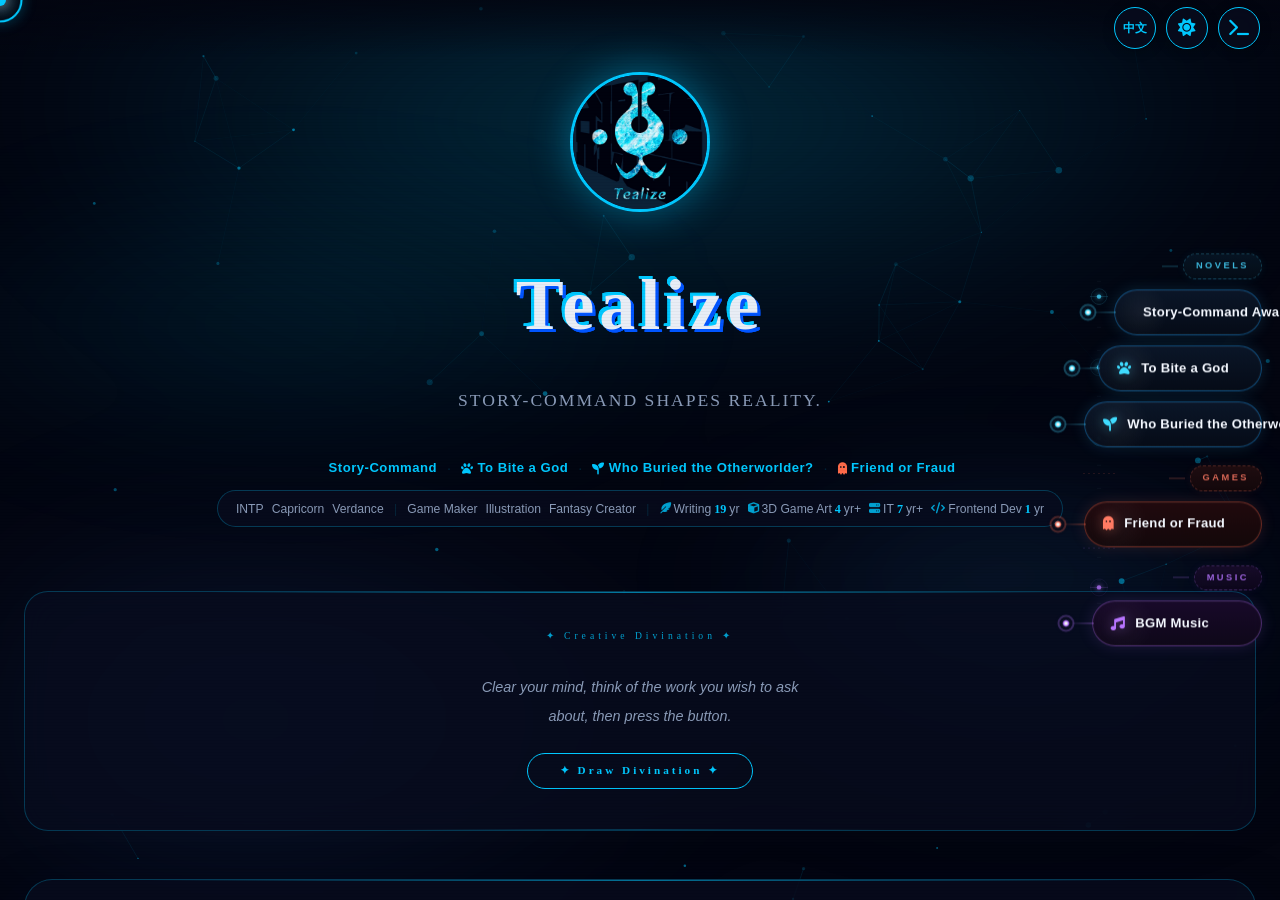
==== index.html @ 6c558e29 "Update index.html" ====
<!DOCTYPE html>
<html lang="zh-Hant-TW" data-theme="dark" data-mode="visual">
<head>
  <meta charset="UTF-8" />
  <meta name="viewport" content="width=device-width, initial-scale=1.0" />
  <meta name="color-scheme" content="dark light" />
  <meta name="theme-color" content="#030510" />

  <!-- ── Primary SEO ── -->
  <title>兌現藍 Tealize | 奇幻小說・恐怖RPG・原創插畫</title>
  <meta name="description" content="兌現藍（Tealize）的創作奇想基地。奇幻輕小說《字命覺醒》、異世界輕小說《是誰把穿越者種在土裡》、美女與野獸改編短篇《咬了神一口》，以及台灣本土恐怖RPG遊戲《反轉的真實》。" />
  <meta name="keywords" content="兌現藍,Tealize,字命覺醒,是誰把穿越者種在土裡,咬了神一口,反轉的真實,奇幻小說,輕小說,BL,ABO,恐怖RPG,台灣創作,原創插畫,KadoKado" />
  <meta name="author" content="兌現藍 Tealize" />
  <meta name="robots" content="index, follow" />
  <meta name="google-site-verification" content="uB_aFApILzTFF7Bp_Yc8fmh0yfOdIci8e6AqQmNUh5c" />
  <meta http-equiv="Content-Security-Policy" content="default-src 'self'; script-src 'self' 'unsafe-inline'; style-src 'self' 'unsafe-inline' https://fonts.googleapis.com https://cdnjs.cloudflare.com; font-src 'self' https://fonts.gstatic.com https://cdnjs.cloudflare.com; img-src 'self' data: https:; connect-src 'self' https://script.google.com https://script.googleusercontent.com https://ipapi.co; frame-ancestors 'none';" />
  <meta http-equiv="Referrer-Policy" content="strict-origin-when-cross-origin" />
  <meta http-equiv="X-Content-Type-Options" content="nosniff" />
  <link rel="canonical" href="https://tealize-write.github.io/" />

  <!-- ── Open Graph ── -->
  <meta property="og:type" content="website" />
  <meta property="og:url" content="https://tealize-write.github.io/" />
  <meta property="og:title" content="兌現藍 Tealize | 奇幻小說・恐怖RPG・原創插畫" />
  <meta property="og:description" content="奇幻小說《字命覺醒》、異世界小說《是誰把穿越者種在土裡》、短篇《咬了神一口》，台灣恐怖RPG《反轉的真實》。兌現藍的創作奇想基地。" />
  <meta property="og:image" content="https://tealize-write.github.io/img/avatar_white.jpg" />
  <meta property="og:image:width" content="512" />
  <meta property="og:image:height" content="512" />
  <meta property="og:locale" content="zh_TW" />
  <meta property="og:locale:alternate" content="en_US" />
  <meta property="og:site_name" content="兌現藍 Tealize" />

  <!-- ── Twitter / X Card ── -->
  <meta name="twitter:card" content="summary_large_image" />
  <meta name="twitter:title" content="兌現藍 Tealize | 奇幻小說・恐怖RPG" />
  <meta name="twitter:description" content="奇幻小說《字命覺醒》・《是誰把穿越者種在土裡》・《咬了神一口》，台灣恐怖RPG《反轉的真實》。" />
  <meta name="twitter:image" content="https://tealize-write.github.io/img/avatar_white.jpg" />

  <!-- ── JSON-LD ── -->
  <script type="application/ld+json">
  {
    "@context": "https://schema.org",
    "@type": "ProfilePage",
    "name": "兌現藍 Tealize — 奇想基地",
    "url": "https://tealize-write.github.io/",
    "description": "兌現藍的創作奇想基地，包含奇幻小說、短篇小說、恐怖RPG遊戲與原創插畫。",
    "mainEntity": {
      "@type": "Person",
      "name": "兌現藍",
      "alternateName": "Tealize",
      "description": "台灣奇幻輕小說作者、遊戲製作人、插畫家。",
      "url": "https://tealize-write.github.io/",
      "sameAs": ["https://www.kadokado.com.tw/author/2167","https://tealize-write.github.io/story-command-academy/"],
      "knowsAbout": ["奇幻小說","輕小說","RPG遊戲製作","原創插畫"],
      "workExample": [
        {"@type":"Book","name":"字命覺醒 VOL.1","url":"https://www.kadokado.com.tw/book/1425","genre":"奇幻","inLanguage":"zh-TW"},
        {"@type":"Book","name":"字命覺醒 VOL.2","url":"https://www.kadokado.com.tw/book/42308","genre":"奇幻","inLanguage":"zh-TW"},
        {"@type":"Book","name":"是誰把穿越者種在土裡","url":"https://www.kadokado.com.tw/book/60627","genre":"異世界 / ABO","inLanguage":"zh-TW"},
        {"@type":"CreativeWork","name":"咬了神一口","description":"改編自美女與野獸的奇幻短篇小說","genre":"奇幻短篇","inLanguage":"zh-TW"},
        {"@type":"VideoGame","name":"反轉的真實 Friend or Fraud","url":"https://responselessaircra.wixsite.com/x-destroyer","genre":"恐怖RPG","inLanguage":"zh-TW"}
      ]
    }
  }
  </script>

  <!-- PWA -->
  <link rel="manifest" href="manifest.json" />
  <link rel="apple-touch-icon" href="img/avatar_white.jpg" />

  <!-- Fonts & Icons -->
  <link rel="preconnect" href="https://fonts.googleapis.com" />
  <link rel="preconnect" href="https://fonts.gstatic.com" crossorigin />
  <link href="https://fonts.googleapis.com/css2?family=Orbitron:wght@500;700;900&family=Noto+Sans+TC:wght@300;400;700&family=JetBrains+Mono:wght@400;700;800&display=swap" rel="stylesheet" />
  <link rel="stylesheet" href="https://cdnjs.cloudflare.com/ajax/libs/font-awesome/6.4.0/css/all.min.css" />

  <!-- Theme Flash Prevention -->
  <script>
    (function(){try{
      const t=localStorage.getItem("tealize.theme"),m=localStorage.getItem("tealize.mode");
      if(t)document.documentElement.setAttribute("data-theme",t);
      if(m)document.documentElement.setAttribute("data-mode",m);
    }catch(e){}})();
  </script>

  <!-- ── CSS ── -->
  <link rel="stylesheet" href="css/variables.css" />
  <link rel="stylesheet" href="css/base.css" />
  <link rel="stylesheet" href="css/nav.css" />
  <link rel="stylesheet" href="css/controls.css" />
  <link rel="stylesheet" href="css/visual-mode.css" />
  <link rel="stylesheet" href="css/lag-section.css" />
  <link rel="stylesheet" href="css/code-mode.css" />
  <link rel="stylesheet" href="css/light-overrides.css" />
  <link rel="stylesheet" href="css/music-section.css" />
  <link rel="stylesheet" href="css/responsive.css" />
</head>

<body>
  <a href="#main-content" class="skip-to-main">跳到主要內容</a>
  <div class="cursor-dot" aria-hidden="true"></div>
  <div class="cursor-outline" aria-hidden="true"></div>

  <!-- ── Header controls ── -->
  <div class="control-panel" role="toolbar" aria-label="頁面控制">
    <button class="control-btn" id="langBtn" title="Switch Language / 切換語言" aria-label="Switch Language">
      <span style="font-size:0.75rem;font-family:'Orbitron';font-weight:700;position:relative;z-index:1;" id="langBtnLabel">EN</span>
    </button>
    <button class="control-btn" id="themeBtn" title="切換日夜模式" aria-label="切換日夜模式"><i class="fa-solid fa-sun"></i></button>
    <button class="control-btn" id="modeBtn" title="切換視覺/程式介面" aria-label="切換視覺/程式介面"><i class="fa-solid fa-terminal"></i></button>
  </div>

  <button id="backToTop" class="back-to-top" aria-label="回到頂端">
    <i class="fa-solid fa-chevron-up"></i>
  </button>

  <!-- ═══════════ VISUAL MODE ═══════════ -->
  <div id="visual-mode" class="view-mode">
    <div class="scan-lines" aria-hidden="true"></div>
    <div class="bg-glow" aria-hidden="true"></div>
    <canvas id="particlesCanvas" aria-hidden="true"></canvas>

    <!-- 右側懸浮藤蔓導航 -->
    <nav class="side-nav" id="sideNav" aria-label="快速導航">
      <svg class="side-vine-svg" id="sideVineSvg" aria-hidden="true"
           viewBox="0 0 80 420" preserveAspectRatio="xMidYMid meet"></svg>
      <button class="side-nav-toggle" id="sideNavToggle" aria-label="展開導航" aria-expanded="false">
        <i class="fa-solid fa-chevron-down" id="sideNavToggleIcon"></i>
      </button>
      <div class="side-bubbles" id="sideBubbles">
        <span class="side-cat-label cat-novel" data-i18n="cat-novel-short">NOVELS</span>
        <a href="#section-sc"    class="side-bubble bubble-novel bubble-sc"         data-section="section-sc"><i class="fa-solid fa-book-sparkles"></i><span data-i18n="nav-sc">字命覺醒</span></a>
        <a href="#section-lag"   class="side-bubble bubble-novel bubble-lag"        data-section="section-lag"><i class="fa-solid fa-paw"></i><span data-i18n="nav-lag">咬了神一口</span></a>
        <a href="#section-soil"  class="side-bubble bubble-novel bubble-soil"       data-section="section-soil"><i class="fa-solid fa-seedling"></i><span data-i18n="nav-soil">穿越者種土裡</span></a>
        <span class="side-cat-label cat-game" data-i18n="cat-game-short">GAMES</span>
        <a href="#section-game"  class="side-bubble bubble-game bubble-game-main"   data-section="section-game"><i class="fa-solid fa-ghost"></i><span data-i18n="nav-game">反轉的真實</span></a>
        <span class="side-cat-label cat-music" data-i18n="cat-music-short">MUSIC</span>
        <a href="#section-music" class="side-bubble bubble-music bubble-music-main" data-section="section-music"><i class="fa-solid fa-music"></i><span data-i18n="nav-music">音樂創作</span></a>
      </div>
    </nav>

    <main id="main-content" class="container-visual">

      <!-- Hero -->
      <header class="hero">
        <div class="avatar-visual" aria-label="Avatar">
          <div class="avatar-ring" aria-hidden="true"></div>
          <img id="avatar-img" src="img/avatar_white.jpg" alt="Avatar">
        </div>
        <h1 class="glitch-name" data-text="兌現藍" data-i18n="hero-name">兌現藍</h1>
        <p class="hero-sub">STORY-COMMAND SHAPES REALITY.</p>

        <!-- ── 精簡導航 ── -->
        <div class="hero-quicknav">
          <a href="#section-sc"   class="hero-qlink" data-i18n="qnav-sc"><i class="fa-solid fa-book-sparkles"></i> 字命覺醒</a>
          <span class="hero-qdot">·</span>
          <a href="#section-lag"  class="hero-qlink" data-i18n="qnav-lag"><i class="fa-solid fa-paw"></i> 咬了神一口</a>
          <span class="hero-qdot">·</span>
          <a href="#section-soil" class="hero-qlink" data-i18n="qnav-soil"><i class="fa-solid fa-seedling"></i> 穿越者種土裡</a>
          <span class="hero-qdot">·</span>
          <a href="#section-game" class="hero-qlink" data-i18n="qnav-game"><i class="fa-solid fa-ghost" style="color:#ff6b4a"></i> 反轉的真實</a>
        </div>

        <!-- ── 個人標籤 + 資歷整合一行 ── -->
        <div class="hero-meta">
          <span class="hero-meta-tag">INTP</span>
          <span class="hero-meta-tag" data-i18n="tag-capricorn">魔羯座</span>
          <span class="hero-meta-tag" data-i18n="tag-school">綠躍</span>
          <span class="hero-meta-sep">|</span>
          <span class="hero-meta-tag" data-i18n="tag-gamemaker">遊戲 Maker</span>
          <span class="hero-meta-tag" data-i18n="tag-art">繪圖</span>
          <span class="hero-meta-tag" data-i18n="tag-creator">奇幻創作者</span>
          <span class="hero-meta-sep">|</span>
          <span class="hero-meta-career">
            <i class="fa-solid fa-feather-pointed"></i>
            <span data-i18n="career-writing-label">筆齡</span> <span class="career-years" id="career-writing"></span> <span data-i18n="career-yr">年</span>
          </span>
          <span class="hero-meta-career">
            <i class="fa-solid fa-cube"></i> <span data-i18n="career-3d-label">3D遊戲場景美術</span> <span class="career-years">4</span> <span data-i18n="career-yr-plus">年+</span>
          </span>
          <span class="hero-meta-career">
            <i class="fa-solid fa-server"></i>
            IT <span class="career-years" id="career-mis"></span> <span data-i18n="career-yr-plus">年+</span>
          </span>
          <span class="hero-meta-career">
            <i class="fa-solid fa-code"></i>
            <span data-i18n="career-fe">前端工程師</span> <span class="career-years" id="career-penana"></span> <span data-i18n="career-yr">年</span>
          </span>
        </div>

      </header>

      <!-- ===== 本次占卜 ===== -->
      <div class="divination-panel" id="divinationPanel" aria-label="本次創作占卜">
        <span class="divination-eyebrow" data-i18n="divination-eyebrow">✦ 創作卦象 ✦</span>
        <div class="divination-intro" id="divIntro">
          <p class="divination-intro-text" data-i18n="divination-intro">沉澱心靈，仔細想著你想詢問的作品，再按下按鈕。</p>
          <button class="divination-btn" id="divBtn" data-i18n="divination-btn">✦ 抽取卦象 ✦</button>
        </div>
        <div class="divination-medit" id="divMedit" style="display:none" aria-hidden="true">
          <div class="medit-orb">
            <span class="medit-ring"></span>
            <span class="medit-ring"></span>
            <span class="medit-ring"></span>
            <span class="medit-core"></span>
          </div>
        </div>
        <div class="divination-body" id="divBody" style="display:none">
          <div class="divination-symbol" id="divSymbol">🌱</div>
          <div class="divination-luck" id="divLuck"></div>
          <div class="divination-sep"></div>
          <div class="divination-name" id="divName"></div>
          <p class="divination-text" id="divText"></p>
          <button class="divination-retry" id="divRetry" data-i18n="divination-retry">↺ 再次詢問</button>
        </div>
      </div>

      <!-- ═══════════════════════════════════════════
           視覺模式區塊模板（Visual Section Template）
           每個 section 結構：
           ┌─ section.glass-panel #section-{id}
           │  ├─ h2.section-title          ← 區塊標題
           │  ├─ .section-quote            ← 引言（可省略）
           │  ├─ .section-sys              ← 系統提示（可省略）
           │  ├─ .section-body             ← 主體
           │  │   ├─ .section-cover        ← 封面圖（可省略）
           │  │   └─ .section-info         ← 文字區
           │  │       ├─ .section-title2   ← 作品標題
           │  │       ├─ .section-sub      ← 副標題
           │  │       ├─ .section-desc     ← 描述
           │  │       └─ .section-actions  ← 按鈕列
           │  ├─ .section-media            ← 圖片格（可省略）
           │  └─ .section-extra            ← 附加區塊（可省略）
           ════════════════════════════════════════════ -->

      <!-- ===== 字命覺醒 ===== -->
      <section class="glass-panel" id="section-sc">
        <div class="section-header">
          <h2 class="section-title">
            <i class="fa-solid fa-book-sparkles"></i>
            <span data-i18n="sc-title">NOVEL: 字命覺醒</span>
          </h2>
          <span class="section-badge badge-novel">NOVEL</span>
        </div>
        <div class="section-quote" data-i18n="sc-quote">「因為是文閉所以會贏。」「冠軍是我們的，你們加油吧。」</div>
        <p class="section-sys" data-i18n="sc-sys">[系統提示] 偵測到高濃度迷因與校園奇幻反應，創作即魔法。</p>

        <div class="section-media">
          <a href="https://www.kadokado.com.tw/book/1425" target="_blank" rel="noopener noreferrer" class="link-card">
            <div class="img-wrap" style="aspect-ratio:2/3;"><img src="img/Story_Command1.jpg" alt="字命覺醒 VOL.1" loading="lazy" /><div class="overlay" aria-hidden="true"><i class="fa-solid fa-book-open"></i><span data-i18n="sc-vol1">VOL.1 小心字穢</span></div></div>
            <div class="book-label" data-i18n="sc-vol1">VOL.1 小心字穢</div>
          </a>
          <a href="https://www.kadokado.com.tw/book/42308" target="_blank" rel="noopener noreferrer" class="link-card">
            <div class="img-wrap" style="aspect-ratio:2/3;"><img src="img/Story_Command2.jpg" alt="字命覺醒 VOL.2" loading="lazy" /><div class="overlay" aria-hidden="true"><i class="fa-solid fa-book-open"></i><span data-i18n="sc-vol2">VOL.2 字者互毆</span></div></div>
            <div class="book-label" data-i18n="sc-vol2">VOL.2 字者互毆</div>
          </a>
          <a href="https://www.kadokado.com.tw/book/65322" target="_blank" rel="noopener noreferrer" class="link-card">
            <div class="img-wrap" style="aspect-ratio:2/3;"><img src="img/Story_Command0_Station_Underground_City_Rules.jpg" alt="地下城守則" loading="lazy" /><div class="overlay" aria-hidden="true"><i class="fa-solid fa-scroll"></i><span data-i18n="sc-side">序曲：北車地下城守則</span></div></div>
            <div class="book-label" data-i18n="sc-side">序曲：北車地下城守則</div>
          </a>
        </div>

        <div class="section-extra">
          <h3 class="section-extra__title" data-i18n="sc-quiz-title">🧪 創作者屬性鑑定 (心理測驗)</h3>
          <div class="section-actions">
            <a href="https://tealize-write.github.io/story-command-academy/" target="_blank" rel="noopener noreferrer" class="cta-btn cta-btn--featured" data-i18n="sc-quiz-btn">開始測驗 <i class="fa-solid fa-wand-magic-sparkles"></i></a>
          </div>
        </div>
      </section>

      <!-- ===== 咬了神一口 ===== -->
      <section class="glass-panel" id="section-lag">
        <div class="section-header">
          <h2 class="section-title">
            <i class="fa-solid fa-paw"></i>
            <span data-i18n="lag-title">NOVEL: 《咬了神一口》</span>
          </h2>
          <span class="section-badge badge-novel">NOVEL</span>
        </div>
        <div class="section-quote" data-i18n="lag-quote">「改編自美女與野獸。如果美人成為嚴守文明價值的屋主，野獸反而是誤闖莊園破壞文明的獅子，會變成怎樣的交鋒？」</div>

        <div class="section-body section-body--cover">
          <div class="section-cover">
            <a href="https://early-marketplaces-521584.framer.app/" target="_blank" rel="noopener noreferrer" class="link-card">
              <div class="img-wrap" style="aspect-ratio:1000/1343;">
                <img src="img/leonAndGod.jpg" alt="黎昂與神 — 咬了神一口插圖" loading="lazy" />
                <div class="overlay" aria-hidden="true"><i class="fa-solid fa-paw"></i><span>前往官網</span></div>
              </div>
            </a>
          </div>
          <div class="section-info">
            <h3 class="section-booktitle" data-i18n="lag-booktitle">咬了神一口</h3>
            <p class="section-subtitle" data-i18n="lag-subtitle">A Bite of God &nbsp;·&nbsp; Beauty &amp; the Beast retelling</p>
            <p class="section-desc" data-i18n="lag-desc">山上有座奇怪的莊園。<br>摘花要付出代價，說謊會被壓在地上。<br>黎昂拒絕服從規則，他只想帶弟弟回家。<br>於是，他狠狠地咬了神一口。<br>或許還不只一口。</p>
            <div class="section-actions">
			            <a href="https://store.line.me/stickershop/product/33376988" target="_blank" rel="noopener noreferrer" class="cta-btn cta-btn--line" data-i18n="lag-line-buy">
              <i class="fa-brands fa-line"></i> 黑森林LINE貼圖
            </a>
              <a href="https://early-marketplaces-521584.framer.app/" target="_blank" rel="noopener noreferrer" class="cta-btn cta-btn--featured" data-i18n="lag-purchase">
                <i class="fa-solid fa-globe"></i> 前往官網
              </a>
              <button class="cta-btn cta-btn--featured" id="lagAfterwordBtn" data-i18n="lag-afterword-vote">
                <i class="fa-solid fa-scroll"></i> 閱讀後記 &amp; 攻受投票
              </button>
            </div>
          </div>
        </div>

        <!-- ── 攻受長條圖 ── -->
        <div class="vote-bar-panel" style="margin-top:1.8rem;">
          <div class="vote-bar-title" data-i18n="vote-title">📊 讀者支持陣營</div>
          <div class="vote-bar-row">
            <span class="vote-bar-label" data-i18n="vote-deer">神攻 × 獅受</span>
            <div class="vote-bar-track"><div class="vote-bar-fill vote-bar--deer" id="bar-deer"></div></div>
            <span class="vote-bar-pct" id="pct-deer">—</span>
          </div>
          <div class="vote-bar-row">
            <span class="vote-bar-label" data-i18n="vote-lion">獅攻 × 神受</span>
            <div class="vote-bar-track"><div class="vote-bar-fill vote-bar--lion" id="bar-lion"></div></div>
            <span class="vote-bar-pct" id="pct-lion">—</span>
          </div>
          <div class="vote-bar-row">
            <span class="vote-bar-label" data-i18n="vote-switch">輪流互攻</span>
            <div class="vote-bar-track"><div class="vote-bar-fill vote-bar--switch" id="bar-switch"></div></div>
            <span class="vote-bar-pct" id="pct-switch">—</span>
          </div>
        </div>

        <div class="section-extra">
          <h3 class="section-extra__title" data-i18n="lag-quiz-title">🌿 黑暗特質 BL 心理測驗</h3>
          <div class="section-actions">
            <a href="https://tealize-write.github.io/DarkBLstory/" target="_blank" rel="noopener noreferrer" class="cta-btn cta-btn--featured" data-i18n="lag-quiz-btn">測測你的黑暗特質 <i class="fa-solid fa-arrow-right"></i></a>
          </div>
        </div>
      </section>

      <!-- ===== 穿越者種在土裡 ===== -->
      <section class="glass-panel" id="section-soil">
        <div class="section-header">
          <h2 class="section-title">
            <i class="fa-solid fa-seedling"></i>
            <span data-i18n="soil-title">NOVEL：REVISING (修文施工中)</span>
          </h2>
          <span class="section-badge badge-novel">NOVEL</span>
        </div>

        <div class="section-body section-body--cover">
          <div class="section-cover">
            <a href="https://www.kadokado.com.tw/book/60627" target="_blank" rel="noopener noreferrer" class="link-card">
              <div class="img-wrap" style="aspect-ratio:2/3;">
                <img src="img/Crossing_the_Soil.jpg" alt="是誰把穿越者種在土裡" loading="lazy" />
                <div class="overlay" aria-hidden="true"><i class="fa-solid fa-book-open"></i><span data-i18n="soil-read">點擊閱讀</span></div>
              </div>
            </a>
          </div>
          <div class="section-info">
            <h3 class="section-booktitle" data-i18n="soil-booktitle">是誰把穿越者種在土裡</h3>
            <p class="section-sys" data-i18n="soil-sys">[系統提示] ABO 及 恐龍 注意！</p>
            <div class="section-quote" data-i18n="soil-quote">「17歲的蘇海躍跳樓自殺，卻在陌生山林的泥土裡被怪人挖了出來，劈頭被告知自己是他殺的，怪人還錄影到了兇手？」</div>
            <p class="section-desc" data-i18n="soil-desc">一個人類分為 ABO、有幽靈又有恐龍的瘋狂世界。蘇海躍在這個怪異卻溫暖的新世界，遇見了蒼白如鬼的 Alpha 陸翎邑，同時新聞上報導著蘇海躍失蹤案，這究竟是怎麼回事？</p>
            <div class="section-actions">
              <a href="https://www.kadokado.com.tw/book/60627" target="_blank" rel="noopener noreferrer" class="cta-btn cta-btn--featured" data-i18n="soil-link"><i class="fa-solid fa-arrow-right"></i> 前往 KadoKado</a>
            </div>
          </div>
        </div>
      </section>

      <!-- ===== 反轉的真實 ===== -->
      <section class="glass-panel" id="section-game">
        <div class="section-header">
          <h2 class="section-title">
            <i class="fa-solid fa-gamepad"></i>
            <span data-i18n="game-title">GAME: 恐怖民俗RPG遊戲</span>
          </h2>
          <span class="section-badge badge-game">GAME</span>
        </div>
        <div class="section-quote" data-i18n="game-warn"><i class="fa-solid fa-triangle-exclamation"></i> 【系統警告】包含大量紅色顏料與精神污染（開玩笑的，但也許不是）。</div>

        <div class="section-info" style="margin-bottom:1.5rem;">
          <h3 class="section-booktitle" data-i18n="game-booktitle">反轉的真實 Friend or Fraud</h3>
          <div class="section-actions" style="margin-top:1rem;">
            <a href="https://responselessaircra.wixsite.com/x-destroyer" target="_blank" rel="noopener noreferrer" class="cta-btn cta-btn--featured" data-i18n="game-web"><i class="fa-solid fa-globe"></i> 遊戲官網</a>
            <a href="https://forum.gamer.com.tw/C.php?bsn=4918&snA=28697" target="_blank" rel="noopener noreferrer" class="cta-btn cta-btn--featured" data-i18n="game-forum"><i class="fa-solid fa-comments"></i> 巴哈姆特</a>
          </div>
        </div>

        <div class="section-media section-media--wide">
          <a href="https://responselessaircra.wixsite.com/x-destroyer" target="_blank" rel="noopener noreferrer" class="link-card">
            <div class="img-wrap" style="aspect-ratio:16/9;"><img src="img/Friend_or_Fraud1.jpg" alt="反轉的真實 PART 1" loading="lazy" /><div class="overlay" aria-hidden="true"><i class="fa-solid fa-train"></i><span>PLAY PART 1</span></div></div>
            <div class="book-label" data-i18n="game-part1">PART 1: 井</div>
          </a>
          <a href="https://responselessaircra.wixsite.com/x-destroyer" target="_blank" rel="noopener noreferrer" class="link-card">
            <div class="img-wrap" style="aspect-ratio:16/9;"><img src="img/Friend_or_Fraud2.jpg" alt="反轉的真實 PART 2" loading="lazy" /><div class="overlay" aria-hidden="true"><i class="fa-solid fa-train"></i><span>PLAY PART 2</span></div></div>
            <div class="book-label" data-i18n="game-part2">PART 2: 繩子</div>
          </a>
        </div>
      </section>

      <!-- ===== 音樂 ===== -->
      <section class="glass-panel" id="section-music">
        <div class="section-header">
          <h2 class="section-title">
            <i class="fa-solid fa-music"></i>
            <span data-i18n="music-title">MUSIC: 配樂創作</span>
          </h2>
          <span class="section-badge badge-music">MUSIC</span>
        </div>
        <p class="section-sys" data-i18n="music-sys">[系統提示] 點擊封面即可試聽，再次點擊暫停。一次只播一首。</p>

        <div class="music-grid" id="musicGrid" aria-label="音樂列表">
          <!-- 由 music.js 動態渲染 -->
        </div>
      </section>

      <footer class="footer-visual">
        &copy; 2026 Tealize. All rights reserved.<br>
        <span id="visitorCountDisplay" style="display:inline-block;margin-top:10px;font-family:'Orbitron','Noto Sans TC',sans-serif;font-size:0.85rem;color:var(--accent-color);opacity:0.8;letter-spacing:1px;">
          <i class="fa-solid fa-eye"></i> <span data-i18n="visitor-before">你是第</span> <span id="visitorNumber" style="font-weight:bold;font-size:1rem;color:var(--text-main);">...</span> <span data-i18n="visitor-after">位拜訪者</span>
        </span>
      </footer>
    </main>
  </div>

  <!-- ═══════════ CODE MODE ═══════════ -->
  <!--
    終端機模式區塊模板（Code Section Template）
    每個 .code-project 結構：
    ┌─ div.code-project[data-color="green|red|blue"]
    │  ├─ h2.code-h2           ← >>> Projects / [TYPE] 《名稱》
    │  ├─ p.code-desc          ← 一句話描述
    │  ├─ div.code-block-styled ← 程式碼區塊
    │  ├─ p.code-meta          ← 補充說明（可省略）
    │  └─ div.code-links       ← 連結按鈕群
    │      └─ a.code-link[.code-link-red] ← 按鈕
    └─ (可加 div.code-submodule 作為子模組)
  -->
  <div id="code-mode" class="view-mode hidden">
    <div class="container-code">
      <header class="terminal-header">
        <div class="cmd-line glow-text">user@tealize:~$ init_sequence --full</div>
        <h1 class="code-h1 typing-cursor" id="code-title"></h1>
        <div id="code-bio" style="color:#888;margin-bottom:1.5rem;opacity:0;transition:opacity 0.5s var(--ease-smooth);">[奇幻創作者] [遊戲Maker] [INTP] [魔羯座] [綠躍]</div>
        <div class="code-block-styled" id="code-intro" style="opacity:0;transition:opacity 0.5s var(--ease-smooth) 0.2s;">
          <span class="kwd">class</span> <span class="func">Creator</span>(Reptile):<br/>
          &nbsp;&nbsp;<span class="kwd">def</span> <span class="func">__init__</span>(self):<br/>
          &nbsp;&nbsp;&nbsp;&nbsp;self.status = <span class="str">"被創作拖著走"</span><br/>
          &nbsp;&nbsp;&nbsp;&nbsp;self.skills = [<span class="str">"Python"</span>, <span class="str">"Writing"</span>, <span class="str">"RPG Game"</span>]<br/>
          &nbsp;&nbsp;&nbsp;&nbsp;<span class="comment"># 文字是 code，傳說是 function，一起來 Run 這個世界。</span>
        </div>
      </header>

      <div class="code-content" style="opacity:0;transition:opacity 1s var(--ease-smooth) 0.5s;">

        <!-- ===== 字命覺醒 ===== -->
        <div class="code-project">
          <h2 class="code-h2">&gt;&gt;&gt; Projects / [NOVEL] 《字命覺醒》</h2>
          <p class="code-desc">無論是創作、迷因、傳說都能產生魔法的校園奇幻作品。</p>
          <div class="code-block-styled">
            <span class="kwd">import</span> <span class="str">magic</span> <span class="kwd">as</span> <span class="str">mg</span><br/>
            <span class="kwd">from</span> <span class="str">world</span> <span class="kwd">import</span> <span class="str">meme, legend</span><br/><br/>
            <span class="kwd">def</span> <span class="func">cast_spell</span>(text):<br/>
            &nbsp;&nbsp;<span class="comment">"""將文字轉化為現實干涉力"""</span><br/>
            &nbsp;&nbsp;<span class="kwd">return</span> <span class="str">mg.execute(text)</span><br/><br/>
            <span class="comment"># 最新進度：第二集已生成</span>
          </div>
          <p class="code-meta">特色：創作魔法的設定看起來就像呼叫 function？沒錯，因為我喜歡 Python。<br>想看迷因、傳說、推理大亂鬥，請參閱本專案。</p>
          <div class="code-links">
            <a href="https://www.kadokado.com.tw/book/1425" target="_blank" rel="noopener noreferrer" class="code-link">Read_Vol.1</a>
            <a href="https://www.kadokado.com.tw/book/42308" target="_blank" rel="noopener noreferrer" class="code-link">Read_Vol.2</a>
            <a href="https://www.kadokado.com.tw/book/65322" target="_blank" rel="noopener noreferrer" class="code-link">Read_Extra</a>
          </div>
          <!-- 子模組 -->
          <div class="code-submodule">
            <h3 class="code-submodule__title">&gt;&gt; Sub-Module: 創作者特質測驗</h3>
            <div class="code-block-styled">
              <span class="kwd">if</span> user.is_creator:<br>
              &nbsp;&nbsp;<span class="func">run_diagnostics</span>(user.mind)<br>
              <span class="comment"># 鑑定你的創作屬性→</span>
            </div>
            <div class="code-links">
              <a href="https://tealize-write.github.io/story-command-academy/" target="_blank" rel="noopener noreferrer" class="code-link">Start.exe</a>
            </div>
          </div>
        </div>

        <!-- ===== 咬了神一口 ===== -->
        <div class="code-project">
          <h2 class="code-h2">&gt;&gt;&gt; Projects / [NOVEL] 《咬了神一口》</h2>
          <p class="code-desc">改編自美女與野獸。獅子黎昂想把弟弟帶回來，神的莊園卻讓他身陷囹圄。</p>
          <div class="code-block-styled">
            <span class="kwd">class</span> <span class="func">Leon</span>(Lion):<br>
            &nbsp;&nbsp;<span class="kwd">def</span> <span class="func">__init__</span>(self):<br>
            &nbsp;&nbsp;&nbsp;&nbsp;self.goal = <span class="str">"Bring Brother Home"</span><br>
            &nbsp;&nbsp;&nbsp;&nbsp;self.rule_compliance = <span class="str">False</span><br><br>
            &nbsp;&nbsp;<span class="kwd">def</span> <span class="func">interact</span>(self, god):<br>
            &nbsp;&nbsp;&nbsp;&nbsp;<span class="comment"># He bit God. Probably more than once.</span><br>
            &nbsp;&nbsp;&nbsp;&nbsp;<span class="kwd">return</span> <span class="func">bite</span>(god, repeat=<span class="kwd">True</span>)
          </div>
          <p class="code-meta">Beauty &amp; the Beast retelling · 官網已開放</p>
          <div class="code-links">
            <a href="https://early-marketplaces-521584.framer.app/" target="_blank" rel="noopener noreferrer" class="code-link">Official_Site()</a>
          </div>
        </div>

        <!-- ===== 穿越者種在土裡 ===== -->
        <div class="code-project">
          <h2 class="code-h2">&gt;&gt;&gt; Projects / [NOVEL] 《是誰把穿越者種在土裡》</h2>
          <p class="code-desc">17歲的蘇海躍選擇結束生命，卻在陌生山林的泥土裡被挖了出來。</p>
          <div class="code-block-styled">
            <span class="kwd">class</span> <span class="func">Isekai_Protagonist</span>:<br>
            &nbsp;&nbsp;<span class="kwd">def</span> <span class="func">__init__</span>(self):<br>
            &nbsp;&nbsp;&nbsp;&nbsp;self.origin = <span class="str">"Suicide"</span><br>
            &nbsp;&nbsp;&nbsp;&nbsp;self.location = <span class="str">"Soil"</span><br>
            &nbsp;&nbsp;&nbsp;&nbsp;self.status = <span class="str">"Confused"</span><br><br>
            <span class="comment"># Environment Settings:</span><br>
            <span class="str">Environment_Config</span> = {<br>
            &nbsp;&nbsp;<span class="str">"Alpha"</span>: <span class="kwd">True</span>,<br>
            &nbsp;&nbsp;<span class="str">"Ghost"</span>: <span class="str">"Attached_to_Pheromones"</span>,<br>
            &nbsp;&nbsp;<span class="str">"Dinosaur"</span>: <span class="str">"Walking_on_Street"</span><br>
            }
          </div>
          <p class="code-meta">REVISING — 修文施工中</p>
          <div class="code-links">
            <a href="https://www.kadokado.com.tw/book/60627" target="_blank" rel="noopener noreferrer" class="code-link">Read_Book()</a>
          </div>
        </div>

        <!-- ===== 反轉的真實 ===== -->
        <div class="code-project code-project--red">
          <h2 class="code-h2 code-h2--red">&gt;&gt;&gt; Projects / [GAME] 《反轉的真實》</h2>
          <p class="code-desc">台灣本土恐怖 RPG 系列</p>
          <p class="code-meta code-meta--red">⚠️ 警告：包含大量紅色顏料與精神污染（開玩笑的，但也許不是）。</p>
          <div class="code-block-styled" style="border-left-color:#ff3333;box-shadow:inset 0 0 20px #300;">
            <span class="comment"># SYSTEM WARNING: SANITY LEVEL CRITICAL</span><br>
            <span class="kwd">try</span>:<br>
            &nbsp;&nbsp;<span class="func">enter_subway</span>()<br>
            <span class="kwd">except</span> <span class="str">RealityCollapseError</span>:<br>
            &nbsp;&nbsp;<span class="func">see_rope</span>() <span class="comment"># Don't look up</span><br>
            &nbsp;&nbsp;sanity -= <span class="str">50</span><br><br>
            <span class="kwd" style="color:#ff5555">while</span> <span class="kwd" style="color:#ff5555">True</span>:<br>
            &nbsp;&nbsp;truth = <span class="func" style="color:#ff8888">reverse</span>(reality)<br>
            &nbsp;&nbsp;<span class="kwd" style="color:#ff5555">if</span> truth == <span class="str" style="color:#ffaaaa;">"BLOOD"</span>: <span class="kwd" style="color:#ff5555">break</span>
          </div>
          <div class="code-links">
            <a href="https://responselessaircra.wixsite.com/x-destroyer" target="_blank" rel="noopener noreferrer" class="code-link code-link-red">Website</a>
            <a href="https://forum.gamer.com.tw/C.php?bsn=4918&snA=28697" target="_blank" rel="noopener noreferrer" class="code-link code-link-red">Forum</a>
          </div>
        </div>

      </div>
      <footer class="footer-code">// CODE TERMINAL // ONLINE_</footer>
    </div>
  </div>

  <!-- Spoiler Modal -->
  <div class="spoiler-overlay" id="spoilerOverlay" aria-hidden="true">
    <div class="spoiler-modal" role="dialog" aria-labelledby="spoilerTitle" aria-modal="true">
      <div class="spoiler-icon"><i class="fa-solid fa-eye"></i></div>
      <h3 class="spoiler-title" id="spoilerTitle" data-i18n="modal-title">⚠ 劇透警告</h3>
      <p class="spoiler-body" data-i18n="modal-body">後記包含《咬了神一口》的劇情劇透，<br>建議閱讀完正文後再前往。</p>
      <p class="spoiler-sub" data-i18n="modal-sub">確定要繼續嗎？</p>
      <div class="spoiler-actions">
        <button class="spoiler-btn spoiler-btn-cancel" id="spoilerCancel" data-i18n="modal-cancel">返回</button>
        <button class="spoiler-btn spoiler-btn-confirm" id="spoilerConfirm" data-i18n="modal-confirm"><i class="fa-solid fa-arrow-right"></i> 我要閱讀</button>
      </div>
    </div>
  </div>

  <!-- ── JS ── -->
  <script src="js/i18n.js" defer></script>
  <script src="js/app.js" defer></script>
  <script src="js/divination.js" defer></script>
  <script src="js/tracking.js" defer></script>
  <script src="js/music.js" defer></script>
</body>
</html>
---- css/variables.css ----
/* ══════════════════════════════════════
   variables.css — Theme tokens & easings
   ══════════════════════════════════════ */
:root {
  --bg-color: #030510;
  --text-main: #e8edf5;
  --text-sub: #8a9bb8;
  --accent-color: #00c8ff;
  --accent-glow: #3d8eff;

  --glass-bg: rgba(8, 12, 30, 0.78);
  --glass-border: rgba(0, 200, 255, 0.25);
  --glass-shine: rgba(255, 255, 255, 0.08);

  --code-bg: #060810;
  --code-text: #d0dae8;
  --code-green: #00e0a0;
  --code-dim: #4a5568;

  --shadow-1: 0 10px 30px rgba(0, 6, 20, 0.6);
  --shadow-2: 0 20px 60px -15px rgba(0, 10, 40, 0.7);
  --ease-pop: cubic-bezier(0.34, 1.56, 0.64, 1);
  --ease-smooth: cubic-bezier(0.4, 0, 0.2, 1);

  --nav-bg: rgba(6, 10, 25, 0.88);
  --nav-text: #c0d0e8;
  --nav-hover: #00c8ff;
}

[data-theme="light"] {
  --bg-color: #f0f4fa;
  --text-main: #0f1a2e;
  --text-sub: #4a5e7a;
  --accent-color: #1a6dcc;
  --accent-glow: #4a9ae8;
  --glass-bg: rgba(240, 245, 255, 0.92);
  --glass-border: rgba(26, 109, 204, 0.22);
  --glass-shine: rgba(255, 255, 255, 0.6);
  --shadow-1: 0 10px 30px rgba(10,30,60,0.10);
  --shadow-2: 0 20px 60px -15px rgba(10,30,60,0.14);
  --nav-bg: rgba(240, 245, 255, 0.92);
  --nav-text: #2a3e5c;
  --nav-hover: #1a6dcc;
}

/* Code mode variable overrides */
[data-mode="code"] {
  --accent-color: var(--code-green);
  --bg-color: var(--code-bg);
}
[data-theme="light"][data-mode="code"] {
  --bg-color: var(--code-bg);
  --text-main: var(--code-text);
}
---- css/base.css ----
/* ══════════════════════════════════════
   base.css — Reset, body, accessibility
   ══════════════════════════════════════ */
* { margin: 0; padding: 0; box-sizing: border-box; }
html { scroll-padding-top: 72px; scroll-behavior: smooth; }

body {
  background-color: var(--bg-color);
  color: var(--text-main);
  font-family: "Noto Sans TC", sans-serif;
  line-height: 1.7;
  overflow-x: hidden;
  min-height: 100vh;
  transition: background-color 0.6s var(--ease-smooth), color 0.6s var(--ease-smooth);
}

a { color: inherit; }
a, button { -webkit-tap-highlight-color: transparent; }

/* Skip to main content */
.skip-to-main {
  position: absolute; left: -9999px; z-index: 999;
  padding: 1em; background-color: var(--accent-color);
  color: var(--bg-color); text-decoration: none; font-weight: bold;
}
.skip-to-main:focus { left: 50%; transform: translateX(-50%); top: 10px; }

:focus-visible {
  outline: 3px solid var(--accent-color);
  outline-offset: 4px;
  border-radius: 4px;
}
---- css/nav.css ----
/* ══════════════════════════════════════
   nav.css — 右側星圖節點導覽
   ══════════════════════════════════════ */

/* ── 整體容器 ── */
.side-nav {
  position: fixed;
  right: 18px;
  top: 50%;
  transform: translateY(-50%);
  z-index: 1800;
  width: 220px;
  pointer-events: none;
}

.side-nav > * {
  pointer-events: auto;
}

/* ── SVG 幾何主軸 ── */
.side-vine-svg {
  position: absolute;
  top: 0;
  bottom: 0;
  right: 118px;
  width: 90px;
  height: 100%;
  pointer-events: none;
  overflow: visible;
  opacity: 0.88;
  animation: geoAxisBreath 6s ease-in-out infinite alternate;
}
@keyframes geoAxisBreath {
  0%   { opacity: 0.75; }
  100% { opacity: 0.96; }
}

/* ── 氣泡群容器 ── */
.side-bubbles {
  position: relative;
  display: flex;
  flex-direction: column;
  align-items: flex-end;
  gap: 10px;
  pointer-events: none;
}

/* ── 分類標頭 ── */
.side-cat-label {
  font-family: "Orbitron", sans-serif;
  font-size: 0.58rem;
  font-weight: 700;
  letter-spacing: 2.5px;
  padding: 4px 12px;
  border-radius: 999px;
  border: 1px dashed;
  backdrop-filter: blur(8px);
  -webkit-backdrop-filter: blur(8px);
  margin-top: 8px;
  white-space: nowrap;
  opacity: 0.85;
  position: relative;
  align-self: flex-end;
  pointer-events: auto;
}
.side-cat-label:first-child { margin-top: 0; }

/* 分類標頭左側刻度線 */
.side-cat-label::before {
  content: "";
  position: absolute;
  right: calc(100% + 6px);
  top: 50%;
  width: 16px;
  height: 1px;
  transform: translateY(-50%);
  background: currentColor;
  opacity: 0.38;
}

.side-cat-label.cat-novel {
  color: #47d7ff;
  border-color: rgba(71, 215, 255, 0.3);
  background: linear-gradient(180deg, rgba(10, 28, 45, 0.82), rgba(6, 16, 26, 0.88));
  box-shadow: 0 0 12px rgba(71, 215, 255, 0.08);
}
.side-cat-label.cat-game {
  color: #ff7a63;
  border-color: rgba(255, 122, 99, 0.3);
  background: linear-gradient(180deg, rgba(45, 17, 17, 0.82), rgba(26, 10, 10, 0.88));
  box-shadow: 0 0 12px rgba(255, 122, 99, 0.08);
}
.side-cat-label.cat-music {
  color: #b774ff;
  border-color: rgba(183, 116, 255, 0.3);
  background: linear-gradient(180deg, rgba(32, 14, 50, 0.82), rgba(18, 8, 30, 0.88));
  box-shadow: 0 0 12px rgba(183, 116, 255, 0.08);
}

/* ── 單顆氣泡：共用基礎 ── */
.side-bubble {
  /* 色彩 token（預設：小說 cyan） */
  --bubble-glow:   rgba(71, 215, 255, 0.14);
  --bubble-border: rgba(31, 164, 255, 0.38);
  --bubble-icon:   #3fdcff;
  --branch-color:  rgba(71, 215, 255, 0.48);
  --branch-glow:   rgba(71, 215, 255, 0.18);
  --node-ring:     rgba(71, 215, 255, 0.28);

  position: relative;
  display: inline-flex;
  align-items: center;
  gap: 10px;
  min-height: 46px;
  padding: 0 18px;
  border-radius: 999px;
  border: 1px solid var(--bubble-border);
  background:
    radial-gradient(circle at 18% 50%, rgba(255,255,255,0.05), transparent 22%),
    linear-gradient(180deg, rgba(11, 23, 42, 0.95), rgba(6, 12, 24, 0.96));
  color: #f4f8ff;
  text-decoration: none;
  font-family: "Noto Sans TC", sans-serif;
  font-size: 0.82rem;
  font-weight: 700;
  letter-spacing: 0.02em;
  white-space: nowrap;
  box-shadow:
    0 0 0 1px rgba(255,255,255,0.03) inset,
    0 0 16px var(--bubble-glow);
  backdrop-filter: blur(14px);
  -webkit-backdrop-filter: blur(14px);
  overflow: visible;
  isolation: isolate;
  pointer-events: auto;
  transition:
    transform    180ms ease,
    box-shadow   180ms ease,
    border-color 180ms ease;
}

.side-bubble i {
  color: var(--bubble-icon);
  flex: 0 0 auto;
  font-size: 0.88rem;
  filter: drop-shadow(0 0 6px color-mix(in srgb, var(--bubble-icon) 38%, transparent));
  transition: transform 0.3s ease;
}

.side-bubble span {
  white-space: nowrap;
  position: relative;
  z-index: 2;
}

/* 連接線（::before）：從氣泡左側水平延伸，右端實色 → 左端淡出 */
.side-bubble::before {
  content: "";
  position: absolute;
  right: calc(100% - 1px);
  top: 50%;
  width: 28px;
  height: 1px;
  transform: translateY(-50%);
  background: linear-gradient(to right, transparent 0%, var(--branch-color) 100%);
  pointer-events: none;
  transition: opacity 180ms ease, box-shadow 180ms ease;
  z-index: 0;
}

/* 節點（::after）：核心點 + 外圈環 */
.side-bubble::after {
  content: "";
  position: absolute;
  left: -31px;
  top: 50%;
  width: 8px;
  height: 8px;
  border-radius: 50%;
  transform: translateY(-50%);
  background: radial-gradient(circle, rgba(255,255,255,0.95) 0% 18%, var(--bubble-icon) 42%, transparent 68%);
  /* gap shadow first (renders on top), ring below */
  box-shadow:
    0 0 0 2.5px rgba(5, 10, 25, 0.9),
    0 0 0 4.5px var(--node-ring),
    0 0 8px var(--branch-glow);
  pointer-events: none;
  transition: box-shadow 180ms ease, transform 180ms ease;
  z-index: 1;
}

/* ── 各類型 token ── */
.bubble-novel { /* 沿用預設 cyan */ }

.bubble-game {
  --bubble-glow:   rgba(255, 122, 99, 0.14);
  --bubble-border: rgba(255, 106, 76, 0.34);
  --bubble-icon:   #ff7a63;
  --branch-color:  rgba(255, 106, 76, 0.50);
  --branch-glow:   rgba(255, 106, 76, 0.18);
  --node-ring:     rgba(255, 106, 76, 0.26);
  background:
    radial-gradient(circle at 18% 50%, rgba(255,255,255,0.04), transparent 22%),
    linear-gradient(180deg, rgba(34, 10, 14, 0.96), rgba(20, 8, 10, 0.96));
}

.bubble-music {
  --bubble-glow:   rgba(183, 116, 255, 0.15);
  --bubble-border: rgba(183, 116, 255, 0.34);
  --bubble-icon:   #b774ff;
  --branch-color:  rgba(183, 116, 255, 0.52);
  --branch-glow:   rgba(183, 116, 255, 0.18);
  --node-ring:     rgba(183, 116, 255, 0.26);
  background:
    radial-gradient(circle at 18% 50%, rgba(255,255,255,0.04), transparent 22%),
    linear-gradient(180deg, rgba(25, 10, 42, 0.96), rgba(15, 8, 25, 0.96));
}

/* ── 個別寬度（stable class） ── */
.bubble-sc         { width: 148px; }
.bubble-lag        { width: 164px; }
.bubble-soil       { width: 178px; }
.bubble-game-main  { width: 178px; }
.bubble-music-main { width: 170px; }

/* ── Hover：bubble + 連接線 + 節點同步亮 ── */
.side-bubble:hover,
.side-bubble:focus-visible {
  transform: translateX(-4px);
  border-color: color-mix(in srgb, var(--bubble-icon) 68%, white 10%);
  box-shadow:
    0 0 0 1px rgba(255,255,255,0.05) inset,
    0 0 24px color-mix(in srgb, var(--bubble-icon) 28%, transparent),
    0 0 40px color-mix(in srgb, var(--bubble-icon) 12%, transparent);
}

.side-bubble:hover i,
.side-bubble:focus-visible i {
  transform: scale(1.12) rotate(-6deg);
}

.side-bubble:hover::before,
.side-bubble:focus-visible::before {
  opacity: 1;
  box-shadow: 0 0 6px var(--branch-glow), 0 0 14px var(--branch-glow);
}

.side-bubble:hover::after,
.side-bubble:focus-visible::after {
  transform: translateY(-50%) scale(1.22);
  box-shadow:
    0 0 0 2.5px rgba(5, 10, 25, 0.9),
    0 0 0 5px color-mix(in srgb, var(--bubble-icon) 60%, transparent),
    0 0 12px var(--branch-glow),
    0 0 22px var(--branch-glow);
}

/* ── Active（滾動偵測） ── */
.side-bubble.is-active {
  transform: translateX(-5px);
  border-color: color-mix(in srgb, var(--bubble-icon) 74%, white 12%);
  box-shadow:
    0 0 0 1px rgba(255,255,255,0.05) inset,
    0 0 20px color-mix(in srgb, var(--bubble-icon) 26%, transparent),
    0 0 40px color-mix(in srgb, var(--bubble-icon) 16%, transparent);
}

.side-bubble.is-active::after {
  box-shadow:
    0 0 0 2.5px rgba(5, 10, 25, 0.9),
    0 0 0 5px color-mix(in srgb, var(--bubble-icon) 55%, transparent),
    0 0 10px var(--branch-glow),
    0 0 20px var(--branch-glow);
}

/* ── Light mode ── */
[data-theme="light"] .side-vine-svg {
  opacity: 0.6;
  filter: saturate(0.8) brightness(0.85);
}
[data-theme="light"] .side-cat-label.cat-novel { color: #1a6dcc; background: rgba(26,109,204,0.07); border-color: rgba(26,109,204,0.28); }
[data-theme="light"] .side-cat-label.cat-game  { color: #c04020; background: rgba(200,64,32,0.07);  border-color: rgba(200,64,32,0.28);  }
[data-theme="light"] .side-cat-label.cat-music { color: #7c3aed; background: rgba(124,58,237,0.07); border-color: rgba(124,58,237,0.28); }

[data-theme="light"] .side-bubble {
  background:
    radial-gradient(circle at 18% 50%, rgba(255,255,255,0.3), transparent 22%),
    linear-gradient(180deg, rgba(235,245,255,0.95), rgba(220,235,250,0.96));
  color: #0c1a30;
  box-shadow:
    0 0 0 1px rgba(0,0,0,0.04) inset,
    0 0 14px var(--bubble-glow);
}
[data-theme="light"] .side-bubble.bubble-game {
  background:
    radial-gradient(circle at 18% 50%, rgba(255,255,255,0.2), transparent 22%),
    linear-gradient(180deg, rgba(255,245,242,0.95), rgba(255,235,230,0.96));
  color: #2a0a00;
}
[data-theme="light"] .side-bubble.bubble-music {
  background:
    radial-gradient(circle at 18% 50%, rgba(255,255,255,0.2), transparent 22%),
    linear-gradient(180deg, rgba(248,240,255,0.95), rgba(240,228,255,0.96));
  color: #3b0070;
}

/* ── 手機版 toggle（桌面隱藏） ── */
.side-nav-toggle { display: none; }

/* ── 手機版 ── */
@media (max-width: 768px) {
  .side-nav {
    position: fixed;
    top: 54px;
    right: 12px;
    bottom: auto;
    left: auto;
    width: auto;
    transform: none;
    display: flex;
    flex-direction: column;
    align-items: flex-end;
    z-index: 2100;
  }

  .side-vine-svg { display: none; }

  .side-nav-toggle {
    display: flex;
    align-items: center;
    justify-content: center;
    position: relative;
    width: 38px;
    height: 38px;
    border-radius: 50%;
    border: 1.5px solid rgba(0, 200, 255, 0.5);
    background: rgba(5, 10, 28, 0.88);
    color: var(--accent-color);
    font-size: 0.95rem;
    cursor: pointer;
    backdrop-filter: blur(14px);
    -webkit-backdrop-filter: blur(14px);
    box-shadow: 0 0 14px rgba(0,200,255,0.22), 0 4px 16px rgba(0,0,0,0.5);
    transition: background 0.3s, box-shadow 0.3s, border-color 0.3s, transform 0.4s;
    pointer-events: auto;
    flex-shrink: 0;
  }
  .side-nav-toggle:hover {
    background: rgba(0,200,255,0.14);
    box-shadow: 0 0 22px rgba(0,200,255,0.4), 0 4px 16px rgba(0,0,0,0.4);
    border-color: var(--accent-color);
  }
  .side-nav-toggle[aria-expanded="true"] {
    background: var(--accent-color);
    color: #020a18;
    border-color: var(--accent-color);
    box-shadow: 0 0 28px rgba(0,200,255,0.55), 0 4px 16px rgba(0,0,0,0.4);
    transform: rotate(180deg);
  }

  .side-bubbles {
    max-height: 0;
    overflow: hidden;
    opacity: 0;
    pointer-events: none;
    transform: translateY(-8px);
    transition: max-height 0.45s ease, opacity 0.35s ease, transform 0.4s ease;
    align-items: flex-end;
    margin-top: 6px;
    gap: 6px;
  }
  .side-bubbles.is-open {
    max-height: 600px;
    opacity: 1;
    pointer-events: auto;
    transform: translateY(0);
  }

  .side-cat-label { font-size: 0.52rem; padding: 3px 9px; margin-top: 10px; }
  .side-bubble    { font-size: 0.78rem; padding: 0 13px; min-height: 40px; }

  /* 手機隱藏連接線與節點 */
  .side-bubble::before,
  .side-bubble::after { display: none; }

  /* 手機重設寬度 */
  .bubble-sc, .bubble-lag, .bubble-soil,
  .bubble-game-main, .bubble-music-main { width: auto; }
}

[data-theme="light"] .side-nav-toggle {
  background: rgba(235, 245, 255, 0.92);
  border-color: rgba(26, 109, 204, 0.42);
  color: #1a6dcc;
  box-shadow: 0 0 12px rgba(26,109,204,0.15), 0 4px 14px rgba(0,0,0,0.1);
}
[data-theme="light"] .side-nav-toggle:hover {
  background: rgba(26, 109, 204, 0.1);
  box-shadow: 0 0 20px rgba(26,109,204,0.28);
}
[data-theme="light"] .side-nav-toggle[aria-expanded="true"] {
  background: var(--accent-color);
  color: #fff;
  border-color: var(--accent-color);
}
---- css/controls.css ----
/* ══════════════════════════════════════
   controls.css — Top header bar + buttons
   ══════════════════════════════════════ */

/* ── Header 條：無邊框，只靠漸層壓暗 ── */
.control-panel {
  position: fixed;
  top: 0; left: 0; right: 0;
  z-index: 2000;
  height: 56px;
  display: flex;
  align-items: center;
  justify-content: flex-end;
  padding: 0 20px;
  gap: 10px;
  /* 向下漸層，捲動內容經過時被自然壓暗 */
  background: linear-gradient(
    to bottom,
    rgba(3, 5, 16, 0.78) 0%,
    rgba(3, 5, 16, 0.0)  100%
  );
  /* 讓點擊穿透背景，按鈕自己恢復 */
  pointer-events: none;
}
.control-panel > * { pointer-events: auto; }

[data-theme="light"] .control-panel {
  background: linear-gradient(
    to bottom,
    rgba(240, 244, 250, 0.88) 0%,
    rgba(240, 244, 250, 0.0)  100%
  );
}

/* ── 按鈕：縮小一點配合 header 高度 ── */
.control-btn {
  width: 42px; height: 42px; border-radius: 999px;
  border: 1.5px solid var(--accent-color);
  background: var(--glass-bg); color: var(--accent-color);
  font-size: 1.1rem;
  display: inline-flex; align-items: center; justify-content: center;
  backdrop-filter: blur(10px);
  -webkit-backdrop-filter: blur(10px);
  transition: transform 0.4s var(--ease-pop), box-shadow 0.4s var(--ease-smooth),
              background 0.4s var(--ease-smooth), color 0.4s var(--ease-smooth),
              border-color 0.4s var(--ease-smooth);
  box-shadow: 0 2px 12px rgba(0, 0, 0, 0.25);
  position: relative; overflow: hidden; cursor: pointer;
}
.control-btn::before {
  content: ""; position: absolute; inset: 0;
  background: var(--accent-color); opacity: 0;
  transition: opacity 0.3s var(--ease-smooth);
}
.control-btn i,
.control-btn span {
  position: relative; z-index: 1;
  transition: transform 0.4s var(--ease-pop), color 0.4s var(--ease-smooth);
}
.control-btn:hover {
  transform: scale(1.12) rotate(4deg);
  box-shadow: 0 0 28px color-mix(in oklab, var(--accent-color) 70%, transparent);
}
.control-btn:hover::before { opacity: 1; }
.control-btn:hover i { color: var(--bg-color); transform: rotate(-4deg) scale(1.08); }
.control-btn:hover span { color: var(--bg-color); transform: scale(1.08); }

/* ══════════════════════════════════════
   回頂端按鈕 (Back to Top)
   ══════════════════════════════════════ */
.back-to-top {
  position: fixed;
  bottom: 40px; right: 30px;
  width: 46px; height: 46px;
  border-radius: 50%;
  background: var(--glass-bg);
  border: 2px solid var(--accent-color);
  color: var(--accent-color);
  font-size: 1.1rem;
  display: flex; align-items: center; justify-content: center;
  cursor: pointer;
  opacity: 0; visibility: hidden;
  transform: translateY(30px);
  transition: all 0.5s var(--ease-pop);
  z-index: 1500;
  backdrop-filter: blur(10px);
  -webkit-backdrop-filter: blur(10px);
  box-shadow: 0 4px 15px rgba(0, 0, 0, 0.3);
}
.back-to-top.show { opacity: 1; visibility: visible; transform: translateY(0); }
.back-to-top:hover {
  background: var(--accent-color); color: var(--bg-color);
  box-shadow: 0 0 25px var(--accent-color);
  transform: translateY(-8px) scale(1.1);
}

@media (max-width: 768px) {
  .control-panel { height: 50px; padding: 0 12px; gap: 8px; }
  .control-btn   { width: 38px; height: 38px; font-size: 1rem; }
  .back-to-top   { bottom: 25px; right: 16px; width: 40px; height: 40px; font-size: 1rem; }
}
---- css/visual-mode.css ----
/* ══════════════════════════════════════
   visual-mode.css — Visual mode UI
   ══════════════════════════════════════ */

/* Mode switching */
.view-mode {
  position: fixed; inset: 0;
  opacity: 1; visibility: visible; pointer-events: auto;
  transition: opacity 0.5s var(--ease-smooth), visibility 0.5s var(--ease-smooth);
  overflow-y: auto; -webkit-overflow-scrolling: touch;
}
.view-mode.hidden { opacity: 0; visibility: hidden; pointer-events: none; }

#visual-mode { background: var(--bg-color); }

/* Ambient effects */
.scan-lines {
  position: fixed; inset: 0; pointer-events: none; z-index: 900;
  background: repeating-linear-gradient(0deg,rgba(0,0,0,0.18),rgba(0,0,0,0.18) 1px,transparent 1px,transparent 3px);
  opacity: 0.18;
}

/* ── 多層次極光背景 ── */
.bg-glow {
  position: fixed; inset: 0; z-index: -2; pointer-events: none;
  overflow: hidden;
}
/* 主光暈：藍色脈衝 */
.bg-glow::before {
  content: "";
  position: absolute; inset: 0;
  background:
    radial-gradient(ellipse 80% 50% at 50% 10%, rgba(0,200,255,0.22) 0%, transparent 65%),
    radial-gradient(ellipse 60% 40% at 20% 80%, rgba(61,142,255,0.15) 0%, transparent 60%),
    radial-gradient(ellipse 50% 35% at 80% 70%, rgba(0,100,180,0.12) 0%, transparent 55%);
  filter: blur(80px);
  animation: auroraShift 14s ease-in-out infinite alternate;
  will-change: transform, opacity;
}
/* 次光暈：流動光帶 */
.bg-glow::after {
  content: "";
  position: absolute; inset: -20%;
  background:
    radial-gradient(ellipse 40% 20% at 30% 40%, rgba(0,200,255,0.10) 0%, transparent 60%),
    radial-gradient(ellipse 35% 18% at 70% 60%, rgba(100,180,255,0.08) 0%, transparent 55%);
  filter: blur(60px);
  animation: auroraFloat 20s ease-in-out infinite alternate-reverse;
  will-change: transform;
}
@keyframes auroraShift {
  0%   { opacity: 0.8;  transform: scale(1)    translateY(0)     skewY(0deg); }
  33%  { opacity: 1;    transform: scale(1.08) translateY(-15px) skewY(0.5deg); }
  66%  { opacity: 0.9;  transform: scale(1.04) translateY(-8px)  skewY(-0.3deg); }
  100% { opacity: 1.1;  transform: scale(1.15) translateY(-25px) skewY(0.8deg); }
}
@keyframes auroraFloat {
  0%   { transform: translate(0, 0)     rotate(0deg); }
  50%  { transform: translate(-3%, 5%)  rotate(1deg); }
  100% { transform: translate(3%, -5%)  rotate(-1deg); }
}

[data-theme="light"] .bg-glow::before {
  background:
    radial-gradient(ellipse 80% 50% at 50% 10%, rgba(26,109,204,0.12) 0%, transparent 65%),
    radial-gradient(ellipse 60% 40% at 20% 80%, rgba(74,154,232,0.08) 0%, transparent 60%);
  opacity: 0.6;
}
[data-theme="light"] .bg-glow::after { opacity: 0.4; }

#particlesCanvas { position: fixed; inset: 0; z-index: -1; pointer-events: none; }

/* Custom cursor — 跨模式全站生效 */
body[data-cursor="on"]          { cursor: none; }
body[data-cursor="on"] a,
body[data-cursor="on"] button   { cursor: none; }

.cursor-dot {
  width: 12px; height: 12px; background-color: var(--accent-color);
  box-shadow: 0 0 25px var(--accent-color), 0 0 15px #fff;
  position: fixed; border-radius: 50%; z-index: 10001; pointer-events: none;
  transform: translate(-50%,-50%);
  transition: width 0.2s var(--ease-smooth), height 0.2s var(--ease-smooth), background-color 0.3s var(--ease-smooth);
  mix-blend-mode: screen; will-change: left, top, width, height;
}
.cursor-outline {
  width: 45px; height: 45px; border: 2px solid var(--accent-color);
  position: fixed; border-radius: 50%; z-index: 10000; pointer-events: none;
  transform: translate(-50%,-50%);
  animation: cursorPulse 2.5s var(--ease-smooth) infinite;
  box-shadow: 0 0 15px var(--glass-border);
  transition: width 0.3s var(--ease-smooth), height 0.3s var(--ease-smooth);
  will-change: left, top, width, height, opacity, transform;
}
@keyframes cursorPulse {
  0%,100% { transform: translate(-50%,-50%) scale(1);   opacity: 0.4; }
  50%     { transform: translate(-50%,-50%) scale(1.2); opacity: 0.7; }
}
.cursor-active .cursor-dot     { width: 20px; height: 20px; }
.cursor-active .cursor-outline { width: 60px; height: 60px; }

/* Container */
.container-visual {
  max-width: 100%; margin: 0;
  padding: 72px 24px 100px 24px; perspective: 1200px;
}

/* ── Hero ── */
.hero { text-align: center; margin-bottom: 4rem; }
.hero-sub {
  color: var(--text-sub); font-family: "Orbitron";
  letter-spacing: 2px; font-size: 1.1rem; margin-bottom: 2.5rem;
}

/* ── 資歷時間軸（一行） ── */
.career-timeline {
  display: inline-flex;
  align-items: center;
  flex-wrap: wrap;
  justify-content: center;
  gap: 6px 10px;
  margin: 1.2rem auto 0;
  padding: 8px 20px;
  background: var(--glass-bg);
  border: 1px solid var(--glass-border);
  border-radius: 999px;
  backdrop-filter: blur(10px);
  -webkit-backdrop-filter: blur(10px);
  font-size: 0.8rem;
  max-width: 100%;
}
.career-item {
  display: inline-flex; align-items: center; gap: 5px;
  color: var(--text-sub);
  white-space: nowrap;
}
.career-item i {
  color: var(--accent-color); font-size: 0.75rem;
  opacity: 0.8;
}
.career-label { color: var(--text-sub); }
.career-years {
  font-family: "Orbitron"; font-size: 0.78rem; font-weight: 700;
  color: var(--accent-color);
}
.career-unit {
  font-family: "Orbitron"; font-size: 0.6rem;
  color: var(--text-sub); opacity: 0.7;
}
.career-dot {
  color: var(--glass-border); font-size: 1rem; line-height: 1;
  opacity: 0.6; user-select: none;
}
.avatar-visual {
  width: 140px; height: 140px; border-radius: 50%;
  border: 3px solid var(--accent-color);
  display: flex; align-items: center; justify-content: center;
  margin: 0 auto 2rem;
  background: linear-gradient(135deg, #060a1e, #0f1a38);
  box-shadow: 0 0 40px rgba(0,200,255,0.4), inset 0 0 20px rgba(0,200,255,0.08);
  position: relative; z-index: 2;
  animation: avatarFloat 6s ease-in-out infinite; overflow: hidden;
}
.avatar-visual img { width: 100%; height: 100%; object-fit: cover; display: block; }
@keyframes avatarFloat {
  0%,100% { transform: translateY(0) rotate(0deg); }
  50%     { transform: translateY(-10px) rotate(5deg); }
}
.avatar-ring {
  position: absolute; top: -15px; left: -15px; right: -15px; bottom: -15px;
  border: 2px dashed var(--accent-color); border-radius: 50%;
  animation: spin 25s linear infinite; opacity: 0.4; z-index: -1;
}
@keyframes spin { 100% { transform: rotate(360deg); } }

/* Glitch name */
.glitch-name {
  font-family: "Orbitron"; font-size: 4.5rem; font-weight: 900;
  letter-spacing: 5px; color: var(--text-main);
  text-shadow: 3px 3px 0px #0055ff, -3px -3px 0px #00c8ff;
  margin-bottom: 20px; position: relative; display: inline-block;
  animation: nameGlow 3s ease-in-out infinite;
}
@keyframes nameGlow {
  0%,100% { text-shadow: 3px 3px 0px #0055ff, -3px -3px 0px #00c8ff; }
  50%     { text-shadow: 5px 5px 5px #0055ff, -5px -5px 5px #00c8ff; }
}
.glitch-name::before,
.glitch-name::after {
  content: attr(data-text); position: absolute; top: 0; left: 0;
  width: 100%; height: 100%; opacity: 0.8; pointer-events: none;
}
.glitch-name::before { color: #0055ff; z-index: -1; animation: glitch-anim-1 2.5s infinite linear alternate-reverse; }
.glitch-name::after  { color: #00c8ff; z-index: -2; animation: glitch-anim-2 3.5s infinite linear alternate-reverse; }
@keyframes glitch-anim-1 {
  0%   { clip-path: inset(20% 0 80% 0); transform: translate(-3px,2px); }
  100% { clip-path: inset(60% 0 10% 0); transform: translate(3px,-2px); }
}
@keyframes glitch-anim-2 {
  0%   { clip-path: inset(10% 0 60% 0); transform: translate(3px,2px); }
  100% { clip-path: inset(80% 0 5% 0); transform: translate(-3px,-2px); }
}

/* Tags */
.tags { margin-bottom: 25px; }
.neon-tag {
  padding: 8px 20px; border-radius: 8px;
  border: 1.5px solid var(--accent-color); color: var(--accent-color);
  font-family: "Orbitron"; font-size: 0.8rem;
  background: rgba(0,200,255,0.05); margin: 6px;
  display: inline-flex; align-items: center; gap: 8px;
  box-shadow: 0 0 8px rgba(0,100,200,0.15);
  transition: all 0.4s var(--ease-pop);
  position: relative; overflow: hidden; text-decoration: none;
}
.neon-tag::before {
  content: ""; position: absolute; top: 50%; left: 50%;
  width: 0; height: 0; border-radius: 50%;
  background: var(--accent-color); transform: translate(-50%,-50%);
  transition: width 0.4s var(--ease-smooth), height 0.4s var(--ease-smooth); z-index: -1;
}
.neon-tag:hover {
  color: var(--bg-color); box-shadow: 0 0 25px var(--accent-color);
  transform: translateY(-3px) scale(1.05); border-color: transparent;
}
.neon-tag:hover::before { width: 220%; height: 220%; }

/* ── Glass panels ── */
.glass-panel {
  background: var(--glass-bg);
  backdrop-filter: blur(30px); -webkit-backdrop-filter: blur(30px);
  border: 1px solid var(--glass-border); border-radius: 28px;
  padding: 2.8rem 3rem;
  margin-bottom: 3.5rem;
  position: relative; overflow: hidden;
  transition: transform 0.5s var(--ease-pop), box-shadow 0.5s var(--ease-smooth), border-color 0.4s var(--ease-smooth);
  box-shadow: var(--shadow-2), 0 0 0 0 transparent;
  opacity: 0; animation: fadeUpDecode 1s cubic-bezier(0.2,0.8,0.2,1) forwards;
}
/* 頂部光邊 */
.glass-panel::before {
  content: ""; position: absolute; top: 0; left: 10%; right: 10%; height: 1px;
  background: linear-gradient(90deg, transparent, rgba(0,200,255,0.55), transparent);
  transition: opacity 0.4s;
}
/* 滑鼠光感 */
.glass-panel::after {
  content: ""; position: absolute; top: 0; left: -100%;
  width: 100%; height: 100%;
  background: linear-gradient(90deg, transparent, rgba(255,255,255,0.07), transparent);
  transition: left 0.7s var(--ease-smooth);
  pointer-events: none;
}
.glass-panel:hover {
  transform: translateY(-10px) rotateX(1.5deg);
  border-color: color-mix(in oklab, var(--accent-color) 60%, transparent);
  box-shadow:
    var(--shadow-2),
    0 0  0  1px color-mix(in oklab, var(--accent-color) 25%, transparent),
    0 30px 80px -20px rgba(0,100,200,0.35),
    inset 0 0 40px rgba(0,200,255,0.03);
}
.glass-panel:hover::after  { left: 100%; }
.glass-panel:nth-child(1) { animation-delay: 0.05s; }
.glass-panel:nth-child(2) { animation-delay: 0.15s; }
.glass-panel:nth-child(3) { animation-delay: 0.25s; }
.glass-panel:nth-child(4) { animation-delay: 0.35s; }
.glass-panel:nth-child(5) { animation-delay: 0.45s; }
.glass-panel:nth-child(6) { animation-delay: 0.55s; }
/* 防呆：動畫萬一沒跑，至少顯示出來 */
@media (prefers-reduced-motion: reduce) {
  .glass-panel { opacity: 1 !important; animation: none !important; }
}

@keyframes fadeUpDecode {
  0%   { opacity: 0; transform: translateY(40px) scale(0.96); filter: blur(10px); }
  100% { opacity: 1; transform: translateY(0) scale(1);       filter: blur(0); }
}

/* Section titles */
.section-title {
  font-family: "Orbitron"; font-size: 1.55rem; color: var(--text-main);
  margin-bottom: 0.6rem; display: flex; align-items: center; gap: 14px;
  font-weight: 700; text-transform: uppercase;
  text-shadow: 0 0 15px rgba(0,0,0,0.5); position: relative; z-index: 2;
  letter-spacing: 1.5px;
}
.section-title i {
  color: var(--accent-color);
  filter: drop-shadow(0 0 8px var(--accent-color));
  animation: iconFloat 3s ease-in-out infinite;
}
@keyframes iconFloat { 0%,100% { transform: translateY(0); } 50% { transform: translateY(-5px); } }

/* 區塊 header 容器：標題 + badge + 分隔線 */
.section-header {
  display: flex;
  align-items: center;
  gap: 14px;
  margin-bottom: 1.6rem;
  padding-bottom: 1.4rem;
  border-bottom: 1px solid var(--glass-border);
  flex-wrap: wrap;
  position: relative;
}
/* 分隔線底部光點 */
.section-header::after {
  content: "";
  position: absolute;
  bottom: -1px; left: 0;
  width: 80px; height: 1px;
  background: linear-gradient(90deg, var(--accent-color), transparent);
}
.section-header .section-title { margin-bottom: 0; }

/* ── Type badge ── */
.section-badge {
  font-family: "Orbitron", sans-serif;
  font-size: 0.58rem; font-weight: 700;
  letter-spacing: 2px; padding: 3px 10px;
  border-radius: 999px; border: 1px solid;
  opacity: 0.85; flex-shrink: 0; align-self: center;
}
.badge-novel { color: var(--accent-color); border-color: rgba(0,200,255,0.4); background: rgba(0,200,255,0.07); }
.badge-game  { color: #ff6b4a;            border-color: rgba(255,107,74,0.4); background: rgba(255,107,74,0.07); }

/* 無 header 容器時獨立 section-title 的間距 */
.glass-panel > .section-title:first-child {
  margin-bottom: 1.6rem;
  padding-bottom: 1.4rem;
  border-bottom: 1px solid var(--glass-border);
}

/* Quotes */
.quote {
  border-left: 4px solid var(--accent-color);
  padding: 18px 30px; color: var(--text-sub); font-style: italic;
  background: linear-gradient(90deg, rgba(0,150,255,0.08), transparent);
  margin-bottom: 2rem; font-size: 1.05rem;
  position: relative; overflow: hidden; border-radius: 0 8px 8px 0;
}
.quote::after {
  content: ""; position: absolute; bottom: 0; left: 0;
  width: 100%; height: 2px;
  background: linear-gradient(90deg, var(--accent-color), transparent); opacity: 0.5;
}

/* ══════════════════════════════════════
   統一 Section 模板
   ══════════════════════════════════════ */

/* 引言 */
.section-quote {
  border-left: 4px solid var(--accent-color);
  padding: 16px 28px; color: var(--text-sub); font-style: italic;
  background: linear-gradient(90deg, rgba(0,150,255,0.08), transparent);
  margin-bottom: 1.8rem; font-size: 1.05rem;
  position: relative; border-radius: 0 8px 8px 0; overflow: hidden;
}
.section-quote::after {
  content: ""; position: absolute; bottom: 0; left: 0;
  width: 100%; height: 2px;
  background: linear-gradient(90deg, var(--accent-color), transparent); opacity: 0.5;
}

/* 系統提示 */
.section-sys {
  color: var(--text-sub); margin-bottom: 1.4rem; font-size: 1.05rem;
}

/* 主體：封面圖 + 文字並排 */
.section-body {
  display: flex; gap: 40px; align-items: flex-start; flex-wrap: wrap;
  margin-bottom: 1.5rem;
}
.section-cover {
  flex: 0 0 auto; width: 200px;
}
.section-cover .link-card { border-radius: 14px; display: block; }
.section-info {
  flex: 1 1 280px; display: flex; flex-direction: column;
}

/* 多封面書系：三張封面並排 */
.section-body--books {
  flex-wrap: wrap; gap: 16px;
}
.section-body--books .section-cover {
  flex: 1 1 140px; max-width: 200px; min-width: 120px; width: auto;
}
.section-body--books .section-info {
  flex: 1 1 200px;
}

/* 作品標題 */
.section-title2 {
  font-size: 1.9rem; font-weight: 700;
  color: var(--text-main); margin-bottom: 6px; letter-spacing: 1px;
  position: relative; display: inline-block;
}
.section-title2::after {
  content: ""; position: absolute; bottom: -4px; left: 0;
  width: 40px; height: 2px;
  background: var(--accent-color);
  border-radius: 2px;
  transition: width 0.4s var(--ease-pop);
}
.section-info:hover .section-title2::after { width: 100%; }

/* 副標題 */
.section-sub {
  color: var(--accent-color); font-family: "Orbitron";
  font-size: 0.72rem; letter-spacing: 1.5px;
  margin: 10px 0 1.4rem; opacity: 0.85;
}
/* 描述 */
.section-desc {
  color: var(--text-sub); line-height: 2; font-size: 1rem;
  margin-bottom: 1.8rem;
}

/* 按鈕列 */
.section-actions {
  display: flex; gap: 12px; flex-wrap: wrap; align-items: center;
  margin-top: auto;
}

/* 圖片格（多張，grid） */
.section-media {
  display: grid;
  grid-template-columns: repeat(auto-fit, minmax(200px, 1fr));
  gap: 24px; margin-top: 1.5rem;
  align-items: start; /* 每格各自高度，不撐齊最高者 */
}
.section-media--wide {
  grid-template-columns: repeat(auto-fit, minmax(280px, 1fr));
  align-items: start;
}

/* 附加區塊（測驗等） */
.section-extra {
  margin-top: 2rem;
  padding-top: 1.5rem;
  border-top: 1px dashed var(--glass-border);
  display: flex;
  flex-direction: column;
  align-items: center;
  gap: 14px;
}
.section-extra__title {
  font-family: "Orbitron"; font-size: 0.9rem;
  color: var(--accent-color);
  letter-spacing: 1px; opacity: 0.9;
  margin: 0;
}
.section-extra .section-actions {
  justify-content: center;
  margin-top: 0;
}

/* CTA 按鈕變體 */
.cta-btn--secondary {
  background: transparent;
  border-color: var(--accent-color);
  color: var(--accent-color);
  opacity: 0.75;
}
.cta-btn--secondary:hover {
  background: var(--accent-color);
  color: var(--bg-color);
  opacity: 1;
}
.cta-btn--featured {
  font-family: "Orbitron", sans-serif;
  font-weight: 700; font-size: 0.95rem;
  letter-spacing: 1.5px;
  background: linear-gradient(135deg, rgba(0,200,255,0.15), rgba(61,142,255,0.1));
  border: 2px solid var(--accent-color);
  color: var(--accent-color);
  box-shadow: 0 0 20px rgba(0,200,255,0.25), inset 0 0 12px rgba(0,200,255,0.06);
  animation: featuredPulse 3s ease-in-out infinite;
}
.cta-btn--featured:hover {
  background: var(--accent-color);
  color: #020a18;
  box-shadow: 0 0 40px rgba(0,200,255,0.55);
  transform: scale(1.05);
}
@keyframes featuredPulse {
  0%,100% { box-shadow: 0 0 12px rgba(0,200,255,0.18), inset 0 0 8px rgba(0,200,255,0.04); }
  50%     { box-shadow: 0 0 22px rgba(0,200,255,0.32), inset 0 0 12px rgba(0,200,255,0.08); }
}

/* ── Book / link cards ── */
.book-grid {
  display: grid; grid-template-columns: repeat(auto-fit, minmax(220px,1fr));
  gap: 30px; margin-top: 35px;
}
.link-card {
  display: block; position: relative; text-decoration: none;
  border-radius: 16px; overflow: hidden;
  border: 1px solid var(--glass-border);
  transition: all 0.5s var(--ease-pop);
  background: #000; box-shadow: var(--shadow-1); transform-style: preserve-3d;
}
.img-wrap { position: relative; overflow: hidden; aspect-ratio: 2 / 3; }
.img-wrap img {
  width: 100%; height: 100%; object-fit: cover;
  transition: transform 0.7s var(--ease-pop), filter 0.7s var(--ease-smooth);
  filter: grayscale(40%) contrast(1.1) brightness(0.9);
}
.overlay {
  position: absolute; inset: 0;
  background: linear-gradient(135deg, rgba(0,200,255,0.4), rgba(61,142,255,0.4));
  display: flex; flex-direction: column; align-items: center; justify-content: center;
  opacity: 0; transition: opacity 0.5s var(--ease-smooth); backdrop-filter: blur(5px);
}
.overlay i {
  font-size: 2.5rem; color: #fff; margin-bottom: 15px;
  transform: translateY(30px) scale(0.8); transition: transform 0.5s var(--ease-pop);
  text-shadow: 0 0 20px var(--accent-color);
}
.overlay span {
  font-family: "Orbitron"; font-weight: bold; color: #fff;
  letter-spacing: 3px; transform: translateY(30px) scale(0.8);
  transition: transform 0.5s var(--ease-pop) 0.1s; font-size: 1rem;
  text-shadow: 0 0 10px rgba(0,0,0,0.8);
}
.link-card:hover {
  transform: translateY(-10px) scale(1.03) rotateY(3deg);
  border-color: var(--accent-color);
  box-shadow: 0 20px 50px rgba(0,100,200,0.3); z-index: 10;
}
.link-card:hover .img-wrap img  { transform: scale(1.15) rotate(2deg); filter: grayscale(0%) contrast(1.3) brightness(1.1); }
.link-card:hover .overlay       { opacity: 1; }
.link-card:hover .overlay i,
.link-card:hover .overlay span  { transform: translateY(0) scale(1); }

.book-label {
  background: rgba(4,8,20,0.95); color: var(--accent-color);
  padding: 15px; text-align: center; font-size: 0.9rem;
  font-family: "Orbitron"; letter-spacing: 1.5px;
  border-top: 1px solid var(--glass-border);
  position: relative; z-index: 2;
  transition: background 0.3s var(--ease-smooth), color 0.3s var(--ease-smooth);
}
.link-card:hover .book-label { background: var(--accent-color); color: var(--bg-color); }

/* ── Novel layout ── */
.novel-layout { display: flex; gap: 50px; flex-wrap: wrap; align-items: stretch; }
.novel-cover-link {
  flex: 1 1 320px; max-width: 380px; text-decoration: none; display: block;
  border-radius: 20px; overflow: hidden;
  border: 1px solid var(--glass-border); position: relative;
  box-shadow: 0 15px 50px rgba(0,0,0,0.5); transition: all 0.5s var(--ease-pop);
}
.novel-cover-link img {
  width: 100%; display: block;
  transition: transform 0.7s var(--ease-pop), filter 0.7s var(--ease-smooth);
  filter: grayscale(20%) brightness(0.9);
}
.novel-cover-link:hover {
  transform: scale(1.03) translateY(-10px); border-color: var(--accent-color);
  box-shadow: 0 0 40px rgba(0,100,200,0.3);
}
.novel-cover-link:hover img { filter: grayscale(0%) brightness(1.1); transform: scale(1.08); }
.novel-overlay {
  position: absolute; inset: 0;
  background: linear-gradient(to top, rgba(0,0,0,0.9), transparent);
  opacity: 0; transition: opacity 0.4s var(--ease-smooth);
  display: flex; align-items: flex-end; justify-content: center; padding-bottom: 35px;
}
.novel-cover-link:hover .novel-overlay { opacity: 1; }
.novel-info { flex: 2 1 350px; display: flex; flex-direction: column; justify-content: center; }
.muted { color: var(--text-sub); margin-bottom: 1.5rem; font-size: 1.05rem; }

/* ── Game grid ── */
.game-grid {
  display: grid; grid-template-columns: repeat(auto-fit, minmax(300px,1fr));
  gap: 30px; margin-top: 35px;
}
.game-grid .img-wrap { aspect-ratio: 16 / 9; }
.game-links-container { display: flex; gap: 15px; width: 100%; margin-bottom: 20px; }
.game-external-btn {
  flex: 1; padding: 12px; text-align: center;
  border: 2px solid var(--accent-color); color: var(--accent-color);
  text-decoration: none; font-family: 'Orbitron', sans-serif;
  font-weight: bold; transition: 0.3s; background: var(--glass-bg);
  border-radius: 8px; display: flex; justify-content: center;
  align-items: center; gap: 10px; font-size: 1.1rem;
  box-shadow: 0 0 10px rgba(0,0,0,0.08);
}
.game-external-btn i { font-size: 1.2rem; }
.game-external-btn:hover {
  background: var(--accent-color); color: var(--bg-color);
  box-shadow: 0 0 25px var(--accent-color); transform: translateY(-3px);
}

/* ── CTA Button ── */
.cta-btn {
  width: auto; height: auto; padding: 12px 40px; border-radius: 999px;
  text-decoration: none; display: inline-flex; align-items: center;
  justify-content: center; gap: 12px; font-size: 1rem; margin-top: 20px;
  background: var(--glass-bg); color: var(--accent-color);
  border: 2px solid var(--accent-color); backdrop-filter: blur(10px);
  transition: transform 0.4s var(--ease-pop), box-shadow 0.4s var(--ease-smooth),
              background 0.4s var(--ease-smooth), color 0.4s var(--ease-smooth);
  box-shadow: 0 4px 15px rgba(0,0,0,0.15);
  position: relative; overflow: hidden; cursor: pointer; z-index: 1;
}
.cta-btn::before {
  content: ""; position: absolute; inset: 0;
  background: var(--accent-color); opacity: 0;
  transition: opacity 0.3s var(--ease-smooth); z-index: -1;
}
.cta-btn i { position: relative; z-index: 2; transition: transform 0.4s var(--ease-pop), color 0.4s var(--ease-smooth); }
.cta-btn:hover {
  transform: scale(1.05);
  box-shadow: 0 0 30px color-mix(in oklab, var(--accent-color) 70%, transparent);
  color: var(--bg-color);
}
.cta-btn:hover::before { opacity: 1; }
.cta-btn:hover i       { color: var(--bg-color); }

/* ── Footer ── */
.footer-visual {
  text-align: center; margin-top: 6rem; padding-top: 3rem;
  border-top: 1px solid var(--glass-border);
  color: var(--text-sub); font-size: 0.85rem; font-family: "Orbitron";
}

/* Misc animations */
@keyframes shake {
  0%,100% { transform: translateX(0); }
  20%     { transform: translateX(-6px); }
  40%     { transform: translateX(6px); }
  60%     { transform: translateX(-4px); }
  80%     { transform: translateX(4px); }
}
.puzzle-input.shake { animation: shake 0.4s var(--ease-smooth); }

@media (pointer: coarse) {
  .cursor-dot, .cursor-outline { display: none !important; }
}
@media (prefers-reduced-motion: reduce) {
  /* 只停用裝飾性動畫，保留 modal/overlay 的 transition 以免跳現 */
  .bg-glow,
  .avatar-visual,
  .avatar-ring,
  .glitch-name,
  .glitch-name::before,
  .glitch-name::after,
  .section-title i,
  .cursor-outline,
  .spoiler-icon {
    animation: none !important;
  }
  .glass-panel,
  .link-card,
  .neon-tag,
  .bubble-link,
  .control-btn,
  .lag-img-main,
  .lag-img-small,
  .novel-cover-link {
    transition: none !important;
  }
  .scan-lines { opacity: 0.12; }
  html { scroll-behavior: auto !important; }
}

/* ══════════════════════════════════════
   Section Template — 統一區塊模板
   新增區塊只需複製 glass-panel 結構
   ══════════════════════════════════════ */

/* ── 區塊 header：標題 + badge + 底部分隔線 ── */
.section-header {
  display: flex;
  align-items: center;
  gap: 14px;
  margin-bottom: 1.6rem;
  padding-bottom: 1.4rem;
  border-bottom: 1px solid var(--glass-border);
  flex-wrap: wrap;
  position: relative;
}
/* 分隔線左側亮點 */
.section-header::after {
  content: "";
  position: absolute;
  bottom: -1px; left: 0;
  width: 80px; height: 1px;
  background: linear-gradient(90deg, var(--accent-color), transparent);
}
.section-header .section-title { margin-bottom: 0; }

/* 無 header 容器時，獨立 section-title 也有分隔線 */
.glass-panel > .section-title:first-child {
  margin-bottom: 1.6rem;
  padding-bottom: 1.4rem;
  border-bottom: 1px solid var(--glass-border);
  position: relative;
}
.glass-panel > .section-title:first-child::after {
  content: "";
  position: absolute;
  bottom: -1px; left: 0;
  width: 80px; height: 1px;
  background: linear-gradient(90deg, var(--accent-color), transparent);
}

/* ── Type badge ── */
.section-badge {
  font-family: "Orbitron", sans-serif;
  font-size: 0.58rem; font-weight: 700;
  letter-spacing: 2px; padding: 3px 10px;
  border-radius: 999px; border: 1px solid;
  opacity: 0.85; flex-shrink: 0; align-self: center;
}
.badge-novel { color: var(--accent-color); border-color: rgba(0,200,255,0.4); background: rgba(0,200,255,0.07); }
.badge-game  { color: #ff6b4a;            border-color: rgba(255,107,74,0.4); background: rgba(255,107,74,0.07); }
.badge-music { color: #a855f7;            border-color: rgba(168,85,247,0.4); background: rgba(168,85,247,0.07); }

/* ── 引言 ── */
.section-quote {
  border-left: 3px solid var(--accent-color);
  padding: 14px 22px;
  color: var(--text-sub);
  font-style: italic;
  background: linear-gradient(90deg, rgba(0,150,255,0.07), transparent);
  margin-bottom: 1.5rem;
  font-size: 1.02rem;
  line-height: 1.9;
  border-radius: 0 10px 10px 0;
  position: relative;
  box-shadow: inset 2px 0 8px rgba(0,200,255,0.05);
}
.section-quote::after {
  content: ""; position: absolute; bottom: 0; left: 0;
  width: 100%; height: 2px;
  background: linear-gradient(90deg, var(--accent-color), transparent);
  opacity: 0.35;
}

/* ── 系統提示 ── */
.section-sys {
  color: var(--text-sub);
  font-size: 0.92rem;
  margin-bottom: 1.2rem;
  opacity: 0.85;
}
.section-sys--warn { color: var(--accent-color); font-size: 1rem; }

/* ── 主體內容 ── */
.section-body { margin-bottom: 0; }

/* 封面 + 文字並排版型 */
.section-body--cover {
  display: flex;
  gap: 40px;
  align-items: flex-start;
  flex-wrap: wrap;
}
.section-cover {
  flex: 0 0 auto;
  width: 220px;
  border-radius: 14px;
  overflow: hidden;
  display: block;
}
.section-info {
  flex: 1 1 280px;
  display: flex;
  flex-direction: column;
}
.section-booktitle {
  font-size: 2rem;
  font-weight: 700;
  color: var(--text-main);
  margin-bottom: 6px;
  letter-spacing: 1.5px;
}
.section-subtitle {
  color: var(--accent-color);
  font-family: "Orbitron", sans-serif;
  font-size: 0.72rem;
  letter-spacing: 1.5px;
  margin-bottom: 1.2rem;
  opacity: 0.85;
}
.section-desc {
  color: var(--text-sub);
  line-height: 2.1;
  font-size: 1rem;
  margin-bottom: 1.6rem;
  font-style: italic;
}

/* ── 按鈕列 ── */
.section-actions {
  display: flex;
  gap: 12px;
  flex-wrap: wrap;
  align-items: center;
}

/* 次要按鈕 */
.cta-btn--secondary {
  background: transparent;
  border-color: rgba(0,200,255,0.35);
  color: var(--text-sub);
  font-size: 0.88rem;
  padding: 10px 22px;
}
.cta-btn--secondary:hover {
  background: rgba(0,200,255,0.08);
  border-color: var(--accent-color);
  color: var(--accent-color);
}

/* 主要發光按鈕 */
.cta-btn--featured {
  font-family: "Orbitron", sans-serif;
  font-weight: 700;
  letter-spacing: 1.5px;
  background: linear-gradient(135deg, rgba(0,200,255,0.15), rgba(61,142,255,0.1));
  border: 2px solid var(--accent-color);
  color: var(--accent-color);
  box-shadow: 0 0 20px rgba(0,200,255,0.22), inset 0 0 12px rgba(0,200,255,0.05);
  animation: featuredPulse 3s ease-in-out infinite;
}
.cta-btn--featured:hover {
  background: var(--accent-color);
  color: #020a18;
  box-shadow: 0 0 40px rgba(0,200,255,0.5);
  transform: scale(1.05);
}
@keyframes featuredPulse {
  0%,100% { box-shadow: 0 0 18px rgba(0,200,255,0.2),  inset 0 0 10px rgba(0,200,255,0.04); }
  50%     { box-shadow: 0 0 32px rgba(0,200,255,0.38), inset 0 0 16px rgba(0,200,255,0.09); }
}

/* LINE 貼圖按鈕 */
.cta-btn--line {
  background: linear-gradient(135deg, rgba(0,195,76,0.18), rgba(0,195,76,0.08));
  border: 2px solid #00c34c;
  color: #00c34c;
  font-family: "Orbitron", sans-serif;
  font-weight: 700;
  letter-spacing: 1.2px;
  box-shadow: 0 0 16px rgba(0,195,76,0.2);
}
.cta-btn--line:hover {
  background: #00c34c;
  color: #fff;
  box-shadow: 0 0 36px rgba(0,195,76,0.5);
  transform: scale(1.05);
}
.cta-btn--line::before { background: #00c34c; }
.cta-btn--line i { color: #00c34c; }
.cta-btn--line:hover i { color: #fff; }
[data-theme="light"] .cta-btn--line { background: rgba(0,180,60,0.08); }

/* ── 附加區塊（測驗、貼圖等）── 向下出血到 panel 底部 */
.section-extra {
  margin-top: 2rem;
  padding: 1.8rem 3rem;
  border-top: 1px dashed var(--glass-border);
  display: flex;
  flex-direction: column;
  align-items: center;
  gap: 14px;
  background: linear-gradient(180deg, rgba(0,200,255,0.025) 0%, rgba(0,200,255,0.05) 100%);
  margin-left: -3rem; margin-right: -3rem; margin-bottom: -2.8rem;
  border-radius: 0 0 26px 26px;
}
.section-extra__title {
  font-family: "Orbitron"; font-size: 0.88rem;
  color: var(--accent-color); letter-spacing: 1.5px; opacity: 0.9; margin: 0;
}
.section-extra .section-actions { justify-content: center; margin-top: 0; }

/* ── 舊版 section-footer 對齊 section-extra ── */
.section-footer {
  margin-top: 2rem;
  padding: 1.8rem 3rem;
  border-top: 1px dashed var(--glass-border);
  text-align: center;
  display: flex;
  flex-direction: column;
  align-items: center;
  gap: 14px;
  background: linear-gradient(180deg, rgba(0,200,255,0.025) 0%, rgba(0,200,255,0.05) 100%);
  margin-left: -3rem; margin-right: -3rem; margin-bottom: -2.8rem;
  border-radius: 0 0 26px 26px;
}
.section-footer-title {
  font-family: "Orbitron", sans-serif;
  font-size: 0.88rem;
  color: var(--accent-color);
  letter-spacing: 1.5px;
  opacity: 0.9;
}
.section-footer .section-actions { justify-content: center; }

/* ── Responsive ── */
@media (max-width: 768px) {
  .section-body--cover { flex-direction: column; gap: 20px; }
  .section-cover { width: 100%; }
  .section-booktitle { font-size: 1.7rem; }
  .section-actions { flex-direction: column; align-items: stretch; }
  .section-actions .cta-btn { justify-content: center; }
  .section-extra,
  .section-footer {
    margin-left: -1.6rem; margin-right: -1.6rem; margin-bottom: -1.6rem;
    padding-left: 1.6rem; padding-right: 1.6rem;
  }
}

/* ══════════════════════════════════════
   hero-quicknav — 精簡導航
   ══════════════════════════════════════ */
.hero-quicknav {
  display: flex; flex-wrap: wrap; justify-content: center;
  align-items: center; gap: 6px 10px;
  margin: 1rem auto 0.6rem;
  font-size: 0.82rem;
  width: 100%;
}
.hero-qlink {
  color: var(--accent-color); text-decoration: none;
  font-weight: 600; letter-spacing: 0.5px;
  transition: opacity 0.2s;
  display: inline-flex; align-items: center; gap: 4px;
}
.hero-qlink:hover { opacity: 0.7; }
.hero-qlink i { font-size: 0.75rem; }
.hero-qdot { color: var(--glass-border); opacity: 0.6; font-size: 0.9rem; }

/* ══════════════════════════════════════
   hero-meta — 個人資訊整合膠囊
   ══════════════════════════════════════ */
.hero-meta {
  display: flex; flex-wrap: wrap; justify-content: center;
  align-items: center; gap: 5px 8px;
  margin: 0.4rem auto 0;
  padding: 6px 18px;
  background: var(--glass-bg);
  border: 1px solid var(--glass-border);
  border-radius: 999px;
  backdrop-filter: blur(10px);
  -webkit-backdrop-filter: blur(10px);
  font-size: 0.76rem; max-width: fit-content;
  width: auto;
}
.hero-meta-tag { color: var(--text-sub); white-space: nowrap; }
.hero-meta-sep { color: var(--glass-border); opacity: 0.5; font-size: 0.85rem; padding: 0 2px; }
.hero-meta-career {
  display: inline-flex; align-items: center; gap: 3px;
  color: var(--text-sub); white-space: nowrap;
}
.hero-meta-career i { color: var(--accent-color); font-size: 0.7rem; opacity: 0.8; }
.hero-meta-career .career-years {
  font-family: "Orbitron"; font-size: 0.76rem; font-weight: 700;
  color: var(--accent-color);
}

/* ══════════════════════════════════════
   占卜台
   ══════════════════════════════════════ */
.divination-panel {
  margin-bottom: 3rem;
  padding: 2.2rem 2.4rem 2rem;
  background: var(--glass-bg);
  border: 1px solid var(--glass-border);
  border-radius: 24px;
  backdrop-filter: blur(16px); -webkit-backdrop-filter: blur(16px);
  position: relative; overflow: hidden;
  display: flex; flex-direction: column; align-items: center; gap: 1.2rem;
  text-align: center;
  animation: fadeUpDecode 0.8s cubic-bezier(0.2,0.8,0.2,1) 0.05s both;
}
.divination-panel::before {
  content: ""; position: absolute; top: 0; left: 15%; right: 15%; height: 1px;
  background: linear-gradient(90deg, transparent, var(--accent-color), transparent);
  opacity: 0.6;
}
.divination-panel::after {
  content: ""; position: absolute; bottom: 0; left: 30%; right: 30%; height: 1px;
  background: linear-gradient(90deg, transparent, var(--accent-color), transparent);
  opacity: 0.25;
}
.divination-eyebrow {
  font-family: "Orbitron"; font-size: 0.6rem;
  letter-spacing: 4px; color: var(--accent-color); opacity: 0.8;
}
.divination-body {
  display: flex; flex-direction: column; align-items: center; gap: 0.9rem;
  width: 100%; max-width: 480px;
  animation: fadeUpDecode 0.45s cubic-bezier(0.2,0.8,0.2,1) both;
}
.divination-symbol {
  font-size: 3.8rem; line-height: 1;
  filter: drop-shadow(0 0 18px var(--accent-color));
  animation: divFloat 4s ease-in-out infinite;
}
@keyframes divFloat {
  0%,100% { transform: translateY(0); }
  50%     { transform: translateY(-6px); }
}
.divination-luck {
  font-family: "Orbitron"; font-size: 0.65rem; font-weight: 700;
  letter-spacing: 2px; padding: 4px 14px; border-radius: 999px;
  border: 1px solid currentColor; white-space: nowrap;
}
.divination-luck.luck-大吉 { color: #ffd700; background: rgba(255,215,0,0.12); }
.divination-luck.luck-小吉 { color: #00e0a0; background: rgba(0,224,160,0.12); }
.divination-luck.luck-平   { color: var(--accent-color); background: rgba(0,200,255,0.08); }
.divination-luck.luck-凶   { color: #ff6b4a; background: rgba(255,107,74,0.12); }
.divination-luck.luck-小凶 { color: #ff9a3c; background: rgba(255,154,60,0.12); }
.divination-luck.luck-Great\ Luck { color: #ffd700; background: rgba(255,215,0,0.12); }
.divination-luck.luck-Minor\ Luck { color: #00e0a0; background: rgba(0,224,160,0.12); }
.divination-luck.luck-Neutral     { color: var(--accent-color); background: rgba(0,200,255,0.08); }
.divination-luck.luck-Ill\ Omen   { color: #ff6b4a; background: rgba(255,107,74,0.12); }
.divination-luck.luck-Minor\ Ill  { color: #ff9a3c; background: rgba(255,154,60,0.12); }
.divination-sep {
  width: 48px; height: 1px;
  background: linear-gradient(90deg, transparent, var(--glass-border), transparent);
}
.divination-name {
  font-family: "Orbitron"; font-size: 1.05rem; font-weight: 700;
  color: var(--text-main); letter-spacing: 3px;
}
.divination-text {
  color: var(--text-sub); font-size: 0.88rem; line-height: 2; margin: 0;
  font-style: italic; max-width: 420px;
}
.divination-date { display: none; }
/* 冥想狀態 */
.divination-medit {
  display: flex; align-items: center; justify-content: center;
  padding: 1.2rem 0;
}
.medit-orb {
  position: relative; width: 72px; height: 72px;
  display: flex; align-items: center; justify-content: center;
}
.medit-ring {
  position: absolute; inset: 0; border-radius: 50%;
  border: 1px solid var(--accent-color);
  opacity: 0;
  animation: meditRipple 2s ease-out infinite;
}
.medit-ring:nth-child(2) { animation-delay: 0.67s; }
.medit-ring:nth-child(3) { animation-delay: 1.33s; }
@keyframes meditRipple {
  0%   { transform: scale(0.25); opacity: 0.75; }
  100% { transform: scale(2.8);  opacity: 0; }
}
.medit-core {
  width: 18px; height: 18px; border-radius: 50%;
  background: var(--accent-color);
  box-shadow: 0 0 12px var(--accent-color), 0 0 28px var(--accent-color);
  animation: meditBreath 1.6s ease-in-out infinite;
}
@keyframes meditBreath {
  0%, 100% { transform: scale(1);    opacity: 0.55; }
  50%      { transform: scale(1.25); opacity: 1; }
}
.medit-fadeout {
  animation: meditOut 0.4s ease both;
}
@keyframes meditOut {
  to { opacity: 0; transform: scale(0.9); }
}
.divination-intro {
  display: flex; flex-direction: column; align-items: center; gap: 1.4rem;
  padding: 0.6rem 0;
}
.divination-intro-text {
  color: var(--text-sub); font-size: 0.9rem; line-height: 2; margin: 0;
  text-align: center; max-width: 340px; font-style: italic;
}
.divination-btn {
  font-family: "Orbitron"; font-size: 0.7rem; letter-spacing: 3px; font-weight: 700;
  color: var(--accent-color); background: transparent;
  border: 1px solid var(--accent-color); border-radius: 999px;
  padding: 0.65rem 2rem; cursor: pointer;
  transition: background 0.25s, box-shadow 0.25s;
}
.divination-btn:hover {
  background: rgba(0,200,255,0.1);
  box-shadow: 0 0 16px rgba(0,200,255,0.35);
}
.divination-retry {
  font-family: "Orbitron"; font-size: 0.62rem; letter-spacing: 2px; font-weight: 600;
  color: var(--accent-color); background: transparent;
  border: 1px solid rgba(0,200,255,0.35); border-radius: 999px;
  padding: 0.45rem 1.4rem; cursor: pointer; margin-top: 0.4rem;
  transition: background 0.2s, border-color 0.2s, box-shadow 0.2s;
}
.divination-retry:hover {
  background: rgba(0,200,255,0.08);
  border-color: var(--accent-color);
  box-shadow: 0 0 10px rgba(0,200,255,0.2);
}
/* ══════════════════════════════════════
   攻受投票長條圖
   ══════════════════════════════════════ */
.vote-bar-panel {
  margin-bottom: 1.2rem;
  padding: 1rem 1.4rem;
  background: var(--glass-bg);
  border: 1px solid var(--glass-border);
  border-radius: 14px;
  backdrop-filter: blur(10px);
}
.vote-bar-title {
  font-family: "Orbitron"; font-size: 0.62rem;
  letter-spacing: 2px; color: var(--accent-color);
  opacity: 0.8; margin-bottom: 0.8rem;
}
.vote-bar-row {
  display: flex; align-items: center; gap: 10px;
  margin-bottom: 0.5rem;
}
.vote-bar-row:last-child { margin-bottom: 0; }
.vote-bar-label {
  font-size: 0.72rem; color: var(--text-sub);
  white-space: nowrap; width: 140px; flex-shrink: 0;
  text-align: right;
}
.vote-bar-track {
  flex: 1; height: 8px; background: rgba(255,255,255,0.06);
  border-radius: 999px; overflow: hidden; min-width: 0;
}
.vote-bar-fill {
  height: 100%; border-radius: 999px; width: 0%;
  transition: width 1s var(--ease-smooth);
}
.vote-bar--deer   { background: linear-gradient(90deg, #00c8ff, #3d8eff); }
.vote-bar--lion   { background: linear-gradient(90deg, #00c8ff, #3d8eff); }
.vote-bar--switch { background: linear-gradient(90deg, #00c8ff, #3d8eff); }
.vote-bar-pct {
  font-family: "Orbitron"; font-size: 0.65rem;
  color: var(--text-sub); width: 40px; flex-shrink: 0; text-align: right;
}
---- css/lag-section.css ----
/* ══════════════════════════════════════
   lag-section.css — 咬了神一口 專屬樣式
   （版面共用樣式已移至 visual-mode.css）
   ══════════════════════════════════════ */

/* ══════════════════════════════════════
   Spoiler warning modal
   ══════════════════════════════════════ */
.spoiler-overlay {
  position: fixed; inset: 0; z-index: 9999;
  background: rgba(3, 5, 16, 0.75);
  backdrop-filter: blur(12px); -webkit-backdrop-filter: blur(12px);
  display: flex; align-items: center; justify-content: center;
  padding: 24px;
  opacity: 0; visibility: hidden; pointer-events: none;
  transition: opacity 0.4s var(--ease-smooth), visibility 0.4s;
}
.spoiler-overlay.active { opacity: 1; visibility: visible; pointer-events: auto; }
[data-theme="light"] .spoiler-overlay { background: rgba(200, 215, 240, 0.7); }

.spoiler-modal {
  background: var(--glass-bg);
  border: 1px solid var(--glass-border);
  border-radius: 24px;
  padding: 3rem 2.5rem 2.5rem;
  max-width: 440px; width: 100%;
  text-align: center;
  box-shadow: 0 30px 100px rgba(0, 10, 40, 0.6);
  transform: translateY(20px) scale(0.96);
  transition: transform 0.5s var(--ease-pop), box-shadow 0.4s var(--ease-smooth);
  position: relative;
  overflow: hidden;
}
.spoiler-overlay.active .spoiler-modal {
  transform: translateY(0) scale(1);
}
/* Shimmer edge */
.spoiler-modal::before {
  content: ""; position: absolute; inset: 0;
  border-radius: 24px;
  background: linear-gradient(135deg, rgba(0,200,255,0.08), transparent 40%, transparent 60%, rgba(0,200,255,0.05));
  pointer-events: none;
}

.spoiler-icon {
  width: 64px; height: 64px; margin: 0 auto 1.5rem;
  border-radius: 50%;
  background: linear-gradient(135deg, rgba(0,200,255,0.12), rgba(61,142,255,0.12));
  border: 2px solid var(--accent-color);
  display: flex; align-items: center; justify-content: center;
  font-size: 1.6rem; color: var(--accent-color);
  box-shadow: 0 0 30px rgba(0,200,255,0.2);
  animation: spoilerPulse 3s ease-in-out infinite;
}
@keyframes spoilerPulse {
  0%,100% { box-shadow: 0 0 20px rgba(0,200,255,0.15); transform: scale(1); }
  50%     { box-shadow: 0 0 40px rgba(0,200,255,0.3);  transform: scale(1.06); }
}
[data-theme="light"] .spoiler-icon {
  background: linear-gradient(135deg, rgba(26,109,204,0.1), rgba(74,154,232,0.08));
  box-shadow: 0 0 20px rgba(26,109,204,0.12);
}

.spoiler-title {
  font-family: "Orbitron"; font-size: 1.15rem; font-weight: 700;
  color: var(--accent-color); letter-spacing: 2px; margin-bottom: 1rem;
}
.spoiler-body {
  color: var(--text-sub); font-size: 0.95rem; line-height: 1.9;
  margin-bottom: 0.8rem;
}
.spoiler-sub {
  color: var(--text-main); font-size: 0.9rem; font-weight: 500;
  margin-bottom: 1.8rem; opacity: 0.85;
}

.spoiler-actions { display: flex; gap: 12px; justify-content: center; }
.spoiler-btn {
  padding: 11px 28px; border-radius: 10px;
  font-family: "Orbitron"; font-size: 0.8rem; font-weight: 600;
  letter-spacing: 1px; cursor: pointer;
  transition: all 0.3s var(--ease-pop);
  border: none; outline: none;
}

.spoiler-btn-cancel {
  background: transparent;
  border: 1.5px solid var(--glass-border);
  color: var(--text-sub);
}
.spoiler-btn-cancel:hover {
  border-color: var(--accent-color); color: var(--accent-color);
  box-shadow: 0 0 15px rgba(0,200,255,0.1);
  transform: translateY(-2px);
}

.spoiler-btn-confirm {
  background: var(--accent-color);
  color: var(--bg-color);
  border: 1.5px solid var(--accent-color);
  box-shadow: 0 4px 20px rgba(0,200,255,0.25);
}
.spoiler-btn-confirm:hover {
  box-shadow: 0 6px 30px rgba(0,200,255,0.4);
  transform: translateY(-2px) scale(1.03);
}
.spoiler-btn-confirm i { margin-right: 4px; }

/* Mobile modal */
@media (max-width: 480px) {
  .spoiler-modal { padding: 2rem 1.5rem 1.8rem; border-radius: 18px; }
  .spoiler-icon  { width: 52px; height: 52px; font-size: 1.3rem; }
  .spoiler-title { font-size: 1rem; }
  .spoiler-actions { flex-direction: column; gap: 8px; }
  .spoiler-btn { width: 100%; }
}

/* ── Dark mode text fixes ── */
[data-theme="dark"] .lag-desc { color: #a0c8e0; }
[data-theme="dark"] .quote  { color: #a0c0e0; }
[data-theme="dark"] .muted  { color: #7ea8c8; }
[data-theme="dark"] .novel-info > p[data-i18n="soil-desc"] { color: #8ab0d0; }
[data-theme="dark"] .lag-purchase span { color: #8ab4c8 !important; }
---- css/code-mode.css ----
/* ══════════════════════════════════════
   code-mode.css — Terminal / code view
   ══════════════════════════════════════ */
#code-mode { background-color: var(--code-bg); color: var(--code-text); font-family: "JetBrains Mono", monospace; }

#code-mode::before {
  content: " "; display: block; position: fixed; inset: 0;
  background: linear-gradient(rgba(18,16,16,0) 50%, rgba(0,0,0,0.25) 50%),
              linear-gradient(90deg, rgba(255,0,0,0.06), rgba(0,255,0,0.02), rgba(0,0,255,0.06));
  z-index: 2; background-size: 100% 2px, 3px 100%; pointer-events: none; opacity: 0.3;
}
#code-mode::after {
  content: " "; display: block; position: fixed; inset: 0;
  background: rgba(18,16,16,0.1); opacity: 0; z-index: 2;
  pointer-events: none; animation: flicker 0.15s infinite;
}
@keyframes flicker {
  0%{opacity:0.27861}5%{opacity:0.34769}10%{opacity:0.23604}15%{opacity:0.10626}
  20%{opacity:0.18128}25%{opacity:0.33896}30%{opacity:0.15383}35%{opacity:0.12185}
  40%{opacity:0.27287}45%{opacity:0.20666}50%{opacity:0.19478}55%{opacity:0.1241}
  60%{opacity:0.17382}65%{opacity:0.21974}70%{opacity:0.33436}75%{opacity:0.13736}
  80%{opacity:0.38418}85%{opacity:0.17992}90%{opacity:0.23897}95%{opacity:0.14261}
  100%{opacity:0.32737}
}

.container-code { max-width: 1000px; margin: 0 auto; padding: 72px 30px 100px; position: relative; z-index: 3; }
.terminal-header { margin-bottom: 3.5rem; border-bottom: 1px dashed var(--code-dim); padding-bottom: 2.5rem; }
.glow-text { color: var(--code-green); text-shadow: 0 0 10px var(--code-green), 0 0 20px var(--code-green); }
.cmd-line   { margin-bottom: 15px; font-size: 0.95rem; }
.code-h1    { font-size: 3rem; font-weight: 800; color: #fff; margin-bottom: 1.5rem; letter-spacing: -1px; text-transform: uppercase; }
.typing-cursor::after { content: "█"; animation: blink 1s infinite; margin-left: 5px; color: var(--code-green); }
@keyframes blink { 50% { opacity: 0; } }

.code-block-styled {
  background: #111; padding: 20px; border-radius: 6px;
  border-left: 4px solid var(--code-green); margin: 20px 0;
  color: #a9b7c6; font-size: 1rem; overflow-x: auto;
  box-shadow: inset 0 0 20px #000, 0 4px 15px rgba(0,0,0,0.5);
  border: 1px solid #333; transition: all 0.3s var(--ease-smooth);
}
.code-block-styled:hover { border-left-color: var(--code-green); box-shadow: inset 0 0 20px rgba(0,40,20,0.3), 0 0 20px rgba(0,224,160,0.2); }

.kwd     { color: #cc7832; font-weight: bold; }
.str     { color: #6a8759; }
.func    { color: #ffc66d; }
.comment { color: #666; font-style: italic; }

.code-project { margin-bottom: 3.5rem; padding-left: 25px; border-left: 2px solid #333; transition: border-color 0.3s var(--ease-smooth); }
.code-project:hover { border-left-color: var(--code-green); }
.code-project--red { border-left-color: #550000; }
.code-project--red:hover { border-left-color: #ff3333; }

.code-h2 { font-size: 1.6rem; color: var(--code-green); margin-bottom: 1rem; font-weight: 700; text-shadow: 0 0 10px rgba(0,255,0,0.5); }
.code-h2--red { color: #ff3333; text-shadow: 0 0 15px #ff3333; }

/* 一句話描述 */
.code-desc { color: #a9b7c6; margin-bottom: 1rem; font-size: 0.95rem; line-height: 1.7; }

/* 補充說明 */
.code-meta { font-size: 0.88rem; color: #888; margin: 12px 0 16px; line-height: 1.6; }
.code-meta--red { color: #ff3333; font-style: italic; }

/* 連結按鈕群 */
.code-links { margin-top: 14px; display: flex; flex-wrap: wrap; gap: 4px; }

/* 子模組 */
.code-submodule { margin-top: 24px; padding-top: 16px; border-top: 1px dashed #444; }
.code-submodule__title { font-size: 1rem; color: #aaa; margin-bottom: 10px; }

.code-link {
  color: var(--code-text); text-decoration: none;
  border: 1px solid var(--code-dim); padding: 10px 25px;
  display: inline-block; margin-top: 15px; margin-right: 12px;
  transition: all 0.3s var(--ease-pop); font-size: 0.95rem;
  background: #1a1a1a; font-weight: bold; letter-spacing: 1px; border-radius: 6px;
}
.code-link:hover { background: var(--code-green); color: #000; border-color: var(--code-green); box-shadow: 0 0 25px var(--code-green); transform: translateY(-3px); }

/* 紅色按鈕變體（遊戲區塊） */
.code-link-red {
  color: #ff3333;
  border-color: #ff3333;
}
.code-link-red:hover {
  background: #ff3333;
  color: #000;
  border-color: #ff3333;
  box-shadow: 0 0 25px rgba(255,51,51,0.7);
  transform: translateY(-3px);
}

.footer-code { margin-top: 4rem; padding-top: 2rem; border-top: 1px dashed #333; color: #444; font-size: 0.85rem; }

/* ══════════════════════════════════════
   Code Section Template — 終端機區塊模板
   新增區塊複製 .code-project 結構即可
   ══════════════════════════════════════ */

/* ── 區塊 header：標題 + badge 同行 ── */
.code-project-header {
  display: flex;
  align-items: baseline;
  gap: 12px;
  margin-bottom: 0.8rem;
  flex-wrap: wrap;
}
.code-project-header .code-h2 { margin-bottom: 0; }

/* ── Type badge ── */
.code-badge {
  font-family: "Orbitron", monospace;
  font-size: 0.58rem;
  font-weight: 700;
  letter-spacing: 2px;
  padding: 2px 8px;
  border-radius: 4px;
  border: 1px solid var(--code-green);
  color: var(--code-green);
  background: rgba(0,224,160,0.07);
  flex-shrink: 0;
}
.code-badge--red {
  border-color: #ff3333;
  color: #ff3333;
  background: rgba(255,51,51,0.07);
}

/* ── 描述文字 ── */
.code-desc {
  color: #a9b7c6;
  font-size: 0.92rem;
  margin-bottom: 14px;
  line-height: 1.7;
}
.code-desc--red { color: #ff6666; font-style: italic; }

/* ── 補充說明 ── */
.code-note {
  font-size: 0.85rem;
  margin-top: 10px;
  margin-bottom: 0;
  font-family: "JetBrains Mono", monospace;
}

/* ── 按鈕列 ── */
.code-actions {
  display: flex;
  flex-wrap: wrap;
  gap: 10px;
  margin-top: 14px;
}

/* ── 子模組 ── */
.code-submodule {
  margin-top: 22px;
  padding-top: 16px;
  border-top: 1px dashed #333;
}
.code-submodule-title {
  font-size: 1rem;
  color: #aaa;
  margin-bottom: 10px;
  font-family: "JetBrains Mono", monospace;
}

/* ── 紅色區塊變體 ── */
.code-project--red { border-left-color: #ff3333; }
.code-project--red:hover { border-left-color: #ff3333; }
.code-h2--red {
  color: #ff3333 !important;
  text-shadow: 0 0 15px #ff3333 !important;
}
---- css/light-overrides.css ----
/* ══════════════════════════════════════
   light-overrides.css — [data-theme="light"]
   ══════════════════════════════════════ */
[data-theme="light"] .glass-panel      { box-shadow: 0 8px 32px rgba(10,30,80,0.08), 0 1px 4px rgba(10,30,60,0.05); }
[data-theme="light"] .glass-panel:hover{ box-shadow: 0 20px 50px rgba(10,40,100,0.12); }
[data-theme="light"] .quote            { background: linear-gradient(90deg, rgba(26,109,204,0.06), transparent); border-left-color: var(--accent-color); }
[data-theme="light"] .neon-tag         { background: rgba(26,109,204,0.05); }
[data-theme="light"] .link-card        { background: #e8eef6; }
[data-theme="light"] .book-label       { background: rgba(232,238,246,0.97); color: var(--accent-color); }
[data-theme="light"] .scan-lines       { display: none; }
[data-theme="light"] .bg-glow          { opacity: 0.08; background: radial-gradient(circle at 50% 30%, var(--accent-glow) 0%, transparent 60%); filter: blur(140px); }
[data-theme="light"] .avatar-visual    { background: linear-gradient(135deg, #dce6f0, #c8d8ea); box-shadow: 0 0 30px rgba(26,109,204,0.2), inset 0 0 15px rgba(26,109,204,0.05); }
[data-theme="light"] .glitch-name      { text-shadow: 2px 2px 0px rgba(0,85,255,0.3), -2px -2px 0px rgba(0,200,255,0.3); animation: nameGlowLight 3s ease-in-out infinite; }
@keyframes nameGlowLight {
  0%,100% { text-shadow: 2px 2px 0px rgba(0,85,255,0.25), -2px -2px 0px rgba(0,200,255,0.25); }
  50%     { text-shadow: 3px 3px 4px rgba(0,85,255,0.2),  -3px -3px 4px rgba(0,200,255,0.2); }
}
[data-theme="light"] .glitch-name::before,
[data-theme="light"] .glitch-name::after { opacity: 0.25; }
[data-theme="light"] #particlesCanvas    { opacity: 0.35; }
[data-theme="light"] .section-title i    { filter: none; }
[data-theme="light"] .control-btn        { box-shadow: 0 2px 10px rgba(10,30,60,0.08); }
[data-theme="light"] .overlay i          { text-shadow: none; }
[data-theme="light"] .cursor-dot         { mix-blend-mode: multiply; box-shadow: 0 0 15px var(--accent-color), 0 0 8px rgba(26,109,204,0.5); }
[data-theme="light"] .cursor-outline     { box-shadow: 0 0 10px rgba(26,109,204,0.2); }
---- css/music-section.css ----
/* ══════════════════════════════════════
   music-section.css — 音樂試聽區塊
   ══════════════════════════════════════ */

/* ── 音樂卡片格線 ── */
.music-grid {
  display: grid;
  grid-template-columns: repeat(auto-fill, minmax(200px, 1fr));
  gap: 20px;
  margin-top: 0.5rem;
}

/* ── 單張音樂卡片 ── */
.music-card {
  position: relative;
  border-radius: 18px;
  overflow: hidden;
  border: 1px solid var(--glass-border);
  background: rgba(5, 10, 25, 0.72);
  cursor: pointer;
  transition:
    transform     0.4s var(--ease-pop),
    box-shadow    0.4s var(--ease-smooth),
    border-color  0.35s var(--ease-smooth);
  box-shadow: 0 6px 24px rgba(0,0,0,0.4);
  -webkit-tap-highlight-color: transparent;
  user-select: none;
}
.music-card:hover {
  transform: translateY(-8px) scale(1.025);
  border-color: color-mix(in oklab, var(--accent-color) 55%, transparent);
  box-shadow:
    0 16px 44px rgba(0,0,0,0.45),
    0 0 28px color-mix(in oklab, var(--accent-color) 25%, transparent);
}
.music-card.is-playing {
  border-color: var(--accent-color);
  box-shadow:
    0 0 0 2px var(--accent-color),
    0 16px 48px rgba(0,0,0,0.5),
    0 0 40px color-mix(in oklab, var(--accent-color) 35%, transparent);
  transform: translateY(-6px) scale(1.02);
}

/* ── SVG 封面區 ── */
.music-artwork {
  width: 100%;
  aspect-ratio: 1 / 1;
  display: block;
  position: relative;
  overflow: hidden;
}
.music-artwork svg {
  width: 100%;
  height: 100%;
  display: block;
  transition: filter 0.4s var(--ease-smooth);
}
.music-card:hover .music-artwork svg {
  filter: brightness(1.15) saturate(1.2);
}

/* ── 播放中：SVG 光暈疊加 ── */
.music-artwork::after {
  content: "";
  position: absolute; inset: 0;
  background: radial-gradient(circle at 50% 50%, color-mix(in oklab, var(--accent-color) 20%, transparent) 0%, transparent 70%);
  opacity: 0;
  transition: opacity 0.5s var(--ease-smooth);
  pointer-events: none;
}
.music-card.is-playing .music-artwork::after { opacity: 1; }

/* ── 中央播放圖示覆蓋 ── */
.music-play-overlay {
  position: absolute; inset: 0;
  display: flex; align-items: center; justify-content: center;
  opacity: 0;
  transition: opacity 0.3s var(--ease-smooth);
  pointer-events: none;
}
.music-card:hover .music-play-overlay { opacity: 1; }
.music-card.is-playing .music-play-overlay { opacity: 1; }

.music-play-icon {
  width: 52px; height: 52px;
  border-radius: 50%;
  background: rgba(3, 5, 16, 0.72);
  border: 2px solid var(--accent-color);
  display: flex; align-items: center; justify-content: center;
  color: var(--accent-color);
  font-size: 1.2rem;
  backdrop-filter: blur(8px);
  box-shadow: 0 0 24px color-mix(in oklab, var(--accent-color) 45%, transparent);
  transition: transform 0.35s var(--ease-pop), background 0.3s;
}
.music-card.is-playing .music-play-icon {
  background: var(--accent-color);
  color: #020a18;
}
.music-card:hover .music-play-icon {
  transform: scale(1.12);
}

/* ── 資訊區 ── */
.music-info {
  padding: 14px 16px 16px;
  position: relative;
}
.music-title {
  font-family: "Orbitron", sans-serif;
  font-size: 0.78rem; font-weight: 700;
  letter-spacing: 1px;
  color: var(--text-main);
  margin-bottom: 4px;
  white-space: nowrap; overflow: hidden; text-overflow: ellipsis;
}
.music-card.is-playing .music-title { color: var(--accent-color); }

.music-meta {
  font-size: 0.72rem;
  color: var(--text-sub);
  opacity: 0.75;
  white-space: nowrap; overflow: hidden; text-overflow: ellipsis;
}

/* ── 播放進度條 ── */
.music-progress-wrap {
  margin: 10px 16px 0;
  height: 3px;
  background: rgba(255,255,255,0.08);
  border-radius: 999px;
  overflow: hidden;
  opacity: 0;
  transition: opacity 0.4s var(--ease-smooth);
}
.music-card.is-playing .music-progress-wrap { opacity: 1; }
.music-card.is-loaded  .music-progress-wrap { opacity: 0.4; }

.music-progress-fill {
  height: 100%;
  width: 0%;
  background: linear-gradient(90deg, var(--accent-color), color-mix(in oklab, var(--accent-color) 60%, #fff));
  border-radius: 999px;
  transition: width 0.25s linear;
}

/* ── 時間顯示 ── */
.music-time {
  display: flex; justify-content: space-between;
  padding: 4px 16px 14px;
  font-family: "JetBrains Mono", monospace;
  font-size: 0.65rem;
  color: var(--text-sub);
  opacity: 0;
  transition: opacity 0.4s var(--ease-smooth);
}
.music-card.is-playing .music-time,
.music-card.is-loaded  .music-time { opacity: 0.6; }

/* ── 播放中波形動畫列（底部裝飾） ── */
.music-wave-bars {
  position: absolute;
  bottom: 0; left: 0; right: 0;
  height: 28px;
  display: flex;
  align-items: flex-end;
  justify-content: center;
  gap: 3px;
  padding: 0 16px 6px;
  opacity: 0;
  transition: opacity 0.4s var(--ease-smooth);
  pointer-events: none;
}
.music-card.is-playing .music-wave-bars { opacity: 1; }

.music-wave-bar {
  width: 3px;
  border-radius: 2px;
  background: var(--accent-color);
  opacity: 0.7;
  animation: waveBar 0.8s ease-in-out infinite alternate;
  transform-origin: bottom;
}
.music-wave-bar:nth-child(1)  { animation-delay: 0s;    height: 6px; }
.music-wave-bar:nth-child(2)  { animation-delay: 0.1s;  height: 10px; }
.music-wave-bar:nth-child(3)  { animation-delay: 0.05s; height: 14px; }
.music-wave-bar:nth-child(4)  { animation-delay: 0.15s; height: 8px; }
.music-wave-bar:nth-child(5)  { animation-delay: 0.08s; height: 16px; }
.music-wave-bar:nth-child(6)  { animation-delay: 0.2s;  height: 10px; }
.music-wave-bar:nth-child(7)  { animation-delay: 0.03s; height: 12px; }
.music-wave-bar:nth-child(8)  { animation-delay: 0.18s; height: 7px; }
.music-wave-bar:nth-child(9)  { animation-delay: 0.12s; height: 15px; }
.music-wave-bar:nth-child(10) { animation-delay: 0.07s; height: 9px; }
@keyframes waveBar {
  0%   { transform: scaleY(0.3); }
  100% { transform: scaleY(1.6); }
}
/* 暫停時停住 */
.music-card.is-paused .music-wave-bars { opacity: 0.35; }
.music-card.is-paused .music-wave-bar  { animation-play-state: paused; }

/* ── Light mode ── */
[data-theme="light"] .music-card {
  background: rgba(230, 240, 255, 0.88);
  border-color: rgba(26,109,204,0.2);
  box-shadow: 0 6px 20px rgba(10,30,80,0.1);
}
[data-theme="light"] .music-card:hover {
  box-shadow: 0 16px 40px rgba(10,30,80,0.14), 0 0 20px rgba(26,109,204,0.12);
}
[data-theme="light"] .music-card.is-playing {
  box-shadow: 0 0 0 2px var(--accent-color), 0 16px 40px rgba(10,30,80,0.14);
}
[data-theme="light"] .music-play-icon { background: rgba(240,245,255,0.88); }
[data-theme="light"] .music-card.is-playing .music-play-icon { background: var(--accent-color); }

/* ── Responsive ── */
@media (max-width: 768px) {
  .music-grid { grid-template-columns: repeat(2, 1fr); gap: 14px; }
}
@media (max-width: 480px) {
  .music-grid { grid-template-columns: repeat(2, 1fr); gap: 10px; }
  .music-title { font-size: 0.72rem; }
}
---- css/responsive.css ----
/* ══════════════════════════════════════
   responsive.css — Media queries
   ══════════════════════════════════════ */

/* 768px and below */
@media (max-width: 768px) {
  .nav-hamburger { display: inline-flex; }
  .nav-links {
    position: absolute; top: 56px; left: 0; right: 0;
    background: var(--nav-bg); backdrop-filter: blur(18px); -webkit-backdrop-filter: blur(18px);
    flex-direction: column; padding: 12px 16px; gap: 4px;
    border-bottom: 1px solid var(--glass-border);
    transform: translateY(-10px); opacity: 0; visibility: hidden; pointer-events: none;
    transition: all 0.3s var(--ease-smooth);
  }
  .nav-links.open { transform: translateY(0); opacity: 1; visibility: visible; pointer-events: auto; }
  .nav-links a    { width: 100%; padding: 10px 14px; }

  .glitch-name   { font-size: 2.6rem; letter-spacing: 2px; }
  .avatar-visual { width: 110px; height: 110px; }
  .hero-sub      { font-size: 0.85rem; letter-spacing: 1.5px; }

  .container-visual { padding: 80px 16px 60px 16px; }
  .glass-panel      { padding: 1.6rem; border-radius: 18px; margin-bottom: 2.5rem; }
  .section-title    { font-size: 1.3rem; gap: 12px; }

  .novel-layout     { flex-direction: column; gap: 28px; }
  .novel-cover-link { max-width: 100%; }

  /* 統一 section-body 手機版 */
  .section-body   { flex-direction: column; gap: 24px; }
  .section-cover  { width: 100%; }
  /* 多封面書系：手機維持橫排三欄 */
  .section-body--books { flex-direction: column; gap: 16px; }
  .sc-covers { gap: 10px; }
  .section-body--books .section-info  { width: 100%; }
  .section-media  { grid-template-columns: 1fr; gap: 16px; }
  .section-media--wide { grid-template-columns: 1fr; }
  .section-actions { flex-direction: column; align-items: center; }
  .section-actions .cta-btn { justify-content: center; width: auto; min-width: 200px; }
  .section-title2 { font-size: 1.6rem; }

  .lag-layout  { flex-direction: column; gap: 24px; }
  .lag-images  { order: 1; width: 100%; }
  .lag-img-main{ width: 100%; }
  .lag-text    { order: 2; }
  .lag-booktitle { font-size: 1.8rem; }
  .lag-actions { flex-direction: column; align-items: stretch; }
  .lag-actions .cta-btn { justify-content: center; }

  .puzzle-input-row { flex-wrap: nowrap; }
  .puzzle-input     { font-size: 0.95rem; padding: 9px 10px; }
  .puzzle-submit    { padding: 9px 14px; font-size: 0.75rem; }

  .book-grid { grid-template-columns: repeat(2,1fr); gap: 16px; }
  .game-grid { grid-template-columns: 1fr; }
  .game-grid .img-wrap { aspect-ratio: 16/9; }
  .game-links-container { flex-direction: column; }

  .container-code { padding: 80px 16px; }
  .code-h1        { font-size: 2rem; }
}

/* 480px and below */
@media (max-width: 480px) {
  .glitch-name   { font-size: 2rem; letter-spacing: 1px; }
  .control-panel { padding: 0 12px; gap: 8px; }
  .control-btn   { width: 38px; height: 38px; font-size: 1rem; }
  .glass-panel   { padding: 1.2rem; border-radius: 14px; }
  .section-title { font-size: 1.15rem; }
  .container-visual { padding: 80px 10px 60px 10px; }

  .book-grid     { grid-template-columns: repeat(2,1fr); gap: 12px; }
  .puzzle-input  { min-width: 0; padding: 8px 8px; }
  .puzzle-submit { padding: 8px 10px; letter-spacing: 0; }

  .section-title2 { font-size: 1.4rem; }
}
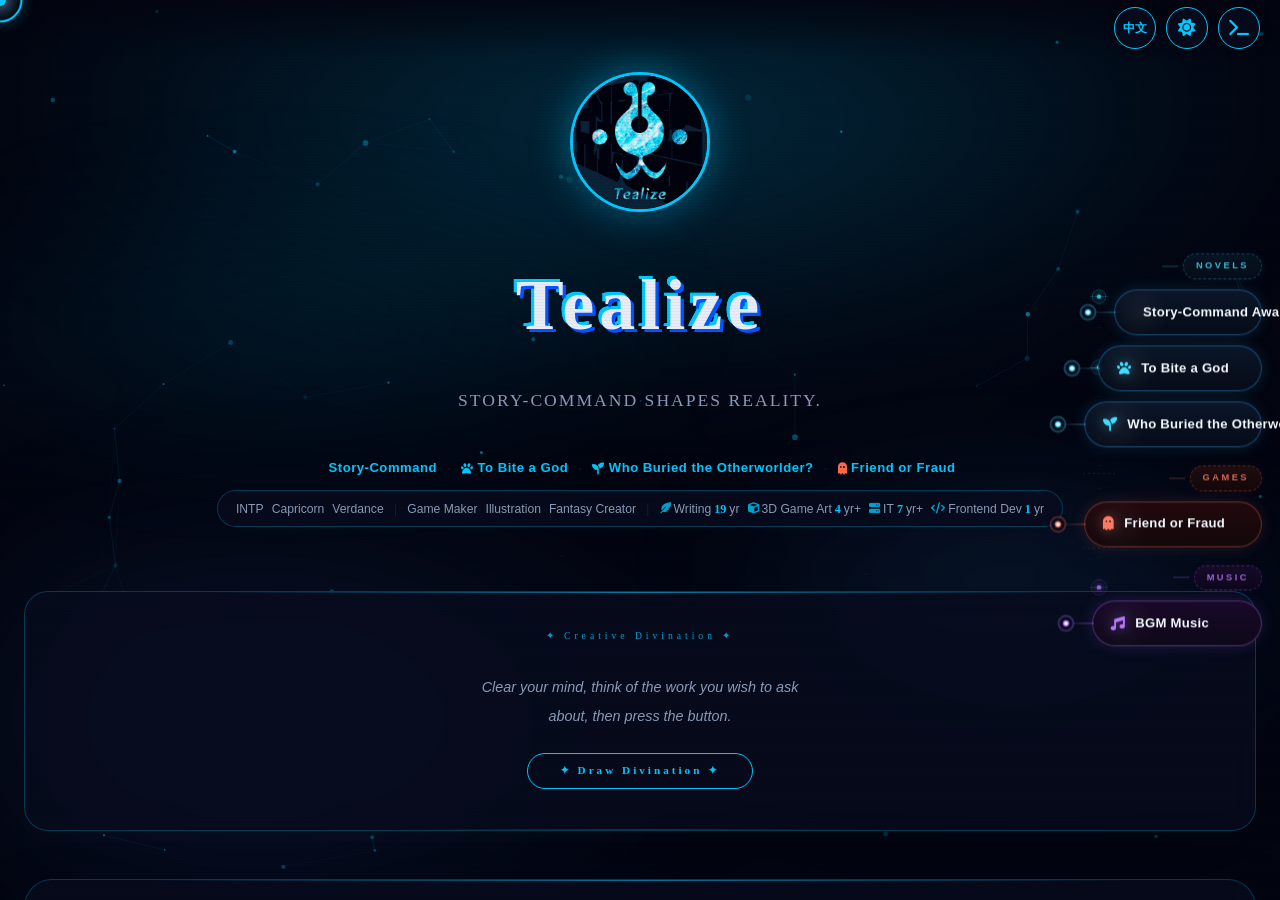
==== commit 22ab5317: "Update index.html" ====
--- a/index.html
+++ b/index.html
@@ -331,6 +331,12 @@
             <a href="https://tealize-write.github.io/DarkBLstory/" target="_blank" rel="noopener noreferrer" class="cta-btn cta-btn--featured" data-i18n="lag-quiz-btn">測測你的黑暗特質 <i class="fa-solid fa-arrow-right"></i></a>
           </div>
         </div>
+         <div class="section-extra">
+          <h3 class="section-extra__title" data-i18n="lag-quiz-title">🌿 翻轉童話 心理測驗</h3>
+          <div class="section-actions">
+            <a href="https://tealize-write.github.io/TwistedTales/" target="_blank" rel="noopener noreferrer" class="cta-btn cta-btn--featured" data-i18n="lag-quiz-btn">測測你適合穿越哪個童話 <i class="fa-solid fa-arrow-right"></i></a>
+          </div>
+        </div>
       </section>
 
       <!-- ===== 穿越者種在土裡 ===== -->
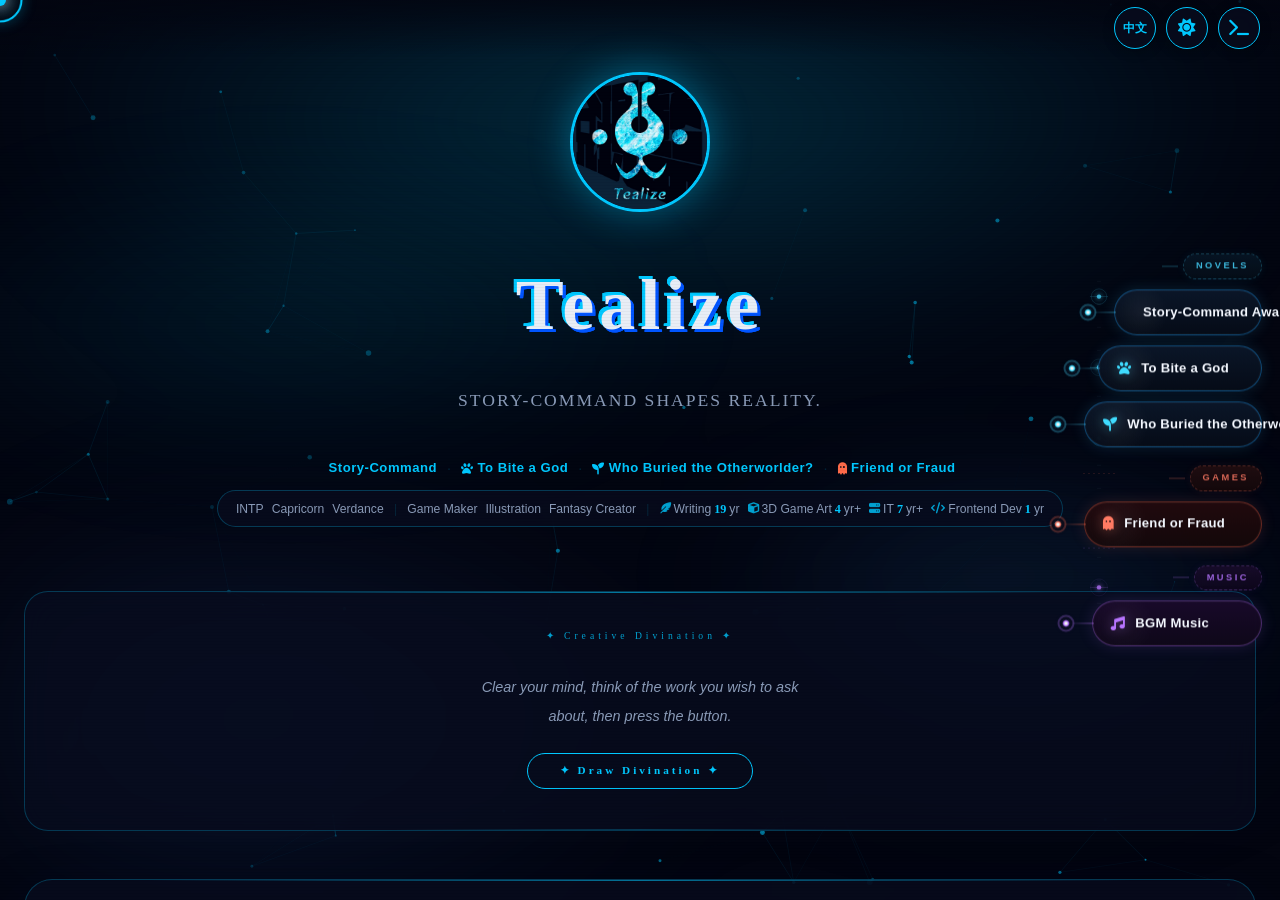
==== commit e3adcd2d: "Update index.html" ====
--- a/index.html
+++ b/index.html
@@ -326,15 +326,15 @@
         </div>
 
         <div class="section-extra">
-          <h3 class="section-extra__title" data-i18n="lag-quiz-title">🌿 黑暗特質 BL 心理測驗</h3>
+          <h3 class="section-extra__title" data-i18n="lag-quiz-title">🌿 黑暗特質 BL 心理測驗 Vol.1</h3>
           <div class="section-actions">
             <a href="https://tealize-write.github.io/DarkBLstory/" target="_blank" rel="noopener noreferrer" class="cta-btn cta-btn--featured" data-i18n="lag-quiz-btn">測測你的黑暗特質 <i class="fa-solid fa-arrow-right"></i></a>
           </div>
         </div>
          <div class="section-extra">
-          <h3 class="section-extra__title" data-i18n="lag-quiz-title">🌿 翻轉童話 心理測驗</h3>
+          <h3 class="section-extra__title" data-i18n="lag-quiz-title">🌿 翻轉童話 心理測驗 Vol.2</h3>
           <div class="section-actions">
-            <a href="https://tealize-write.github.io/TwistedTales/" target="_blank" rel="noopener noreferrer" class="cta-btn cta-btn--featured" data-i18n="lag-quiz-btn">測測你適合穿越哪個童話 <i class="fa-solid fa-arrow-right"></i></a>
+            <a href="https://tealize-write.github.io/TwistedTales/" target="_blank" rel="noopener noreferrer" class="cta-btn cta-btn--featured" data-i18n="lag-quiz-btn">前往你的童話 <i class="fa-solid fa-arrow-right"></i></a>
           </div>
         </div>
       </section>
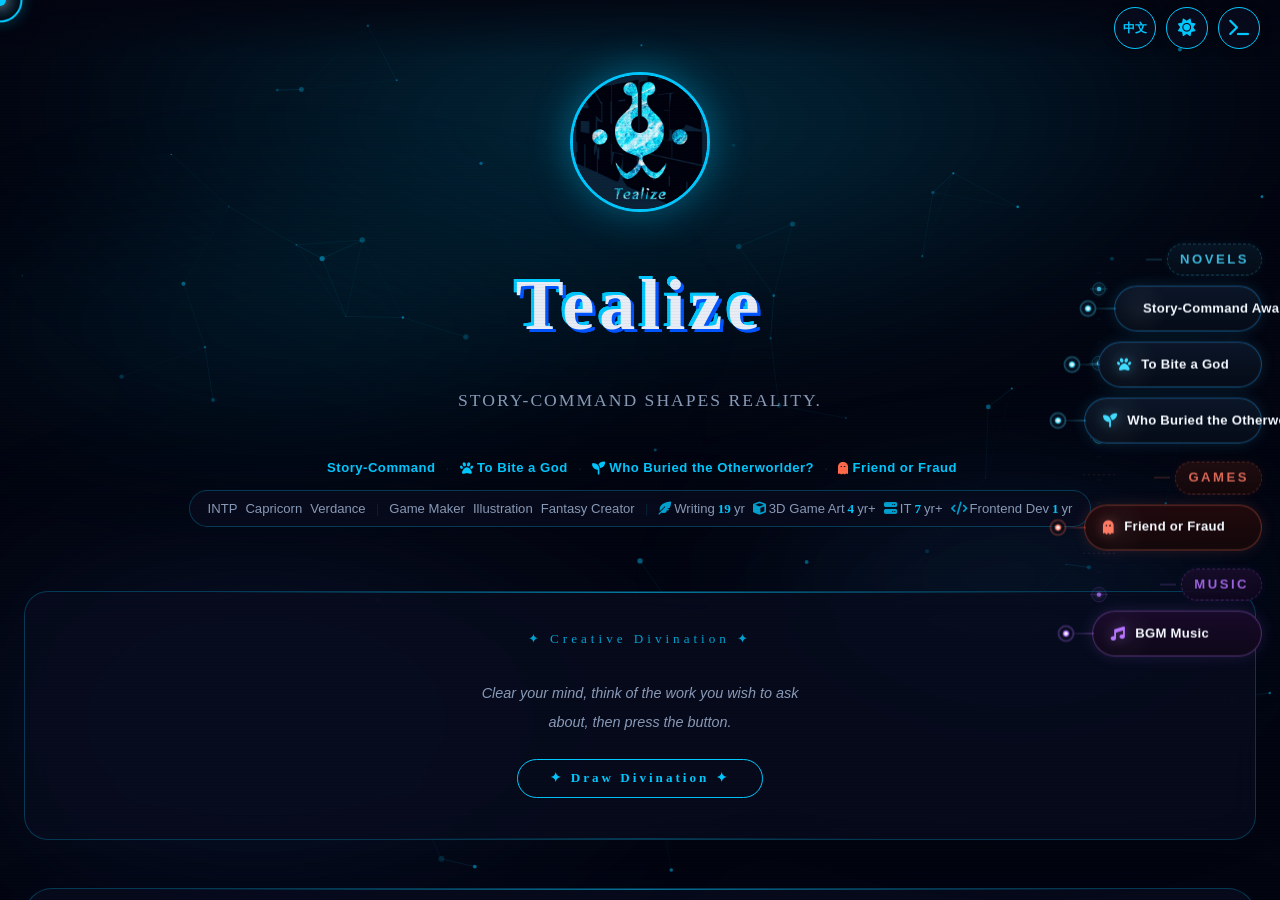
==== commit b71efbb0: "Add files via upload" ====
--- a/index.html
+++ b/index.html
@@ -244,25 +244,78 @@
         <div class="section-quote" data-i18n="sc-quote">「因為是文閉所以會贏。」「冠軍是我們的，你們加油吧。」</div>
         <p class="section-sys" data-i18n="sc-sys">[系統提示] 偵測到高濃度迷因與校園奇幻反應，創作即魔法。</p>
 
-        <div class="section-media">
-          <a href="https://www.kadokado.com.tw/book/1425" target="_blank" rel="noopener noreferrer" class="link-card">
-            <div class="img-wrap" style="aspect-ratio:2/3;"><img src="img/Story_Command1.jpg" alt="字命覺醒 VOL.1" loading="lazy" /><div class="overlay" aria-hidden="true"><i class="fa-solid fa-book-open"></i><span data-i18n="sc-vol1">VOL.1 小心字穢</span></div></div>
-            <div class="book-label" data-i18n="sc-vol1">VOL.1 小心字穢</div>
-          </a>
-          <a href="https://www.kadokado.com.tw/book/42308" target="_blank" rel="noopener noreferrer" class="link-card">
-            <div class="img-wrap" style="aspect-ratio:2/3;"><img src="img/Story_Command2.jpg" alt="字命覺醒 VOL.2" loading="lazy" /><div class="overlay" aria-hidden="true"><i class="fa-solid fa-book-open"></i><span data-i18n="sc-vol2">VOL.2 字者互毆</span></div></div>
-            <div class="book-label" data-i18n="sc-vol2">VOL.2 字者互毆</div>
-          </a>
-          <a href="https://www.kadokado.com.tw/book/65322" target="_blank" rel="noopener noreferrer" class="link-card">
-            <div class="img-wrap" style="aspect-ratio:2/3;"><img src="img/Story_Command0_Station_Underground_City_Rules.jpg" alt="地下城守則" loading="lazy" /><div class="overlay" aria-hidden="true"><i class="fa-solid fa-scroll"></i><span data-i18n="sc-side">序曲：北車地下城守則</span></div></div>
-            <div class="book-label" data-i18n="sc-side">序曲：北車地下城守則</div>
-          </a>
-        </div>
-
-        <div class="section-extra">
-          <h3 class="section-extra__title" data-i18n="sc-quiz-title">🧪 創作者屬性鑑定 (心理測驗)</h3>
-          <div class="section-actions">
-            <a href="https://tealize-write.github.io/story-command-academy/" target="_blank" rel="noopener noreferrer" class="cta-btn cta-btn--featured" data-i18n="sc-quiz-btn">開始測驗 <i class="fa-solid fa-wand-magic-sparkles"></i></a>
+        <!-- ── 系列書籍 ── -->
+        <div class="sc-book-list">
+
+          <div class="sc-book-entry">
+            <div class="sc-book-cover">
+              <a href="https://www.kadokado.com.tw/book/1425" target="_blank" rel="noopener noreferrer" class="link-card">
+                <div class="img-wrap" style="aspect-ratio:2/3;">
+                  <img src="img/Story_Command1.jpg" alt="字命覺醒 VOL.1" loading="lazy" />
+                  <div class="overlay" aria-hidden="true"><i class="fa-solid fa-book-open"></i><span data-i18n="sc-vol1">VOL.1 小心字穢</span></div>
+                </div>
+              </a>
+            </div>
+            <div class="section-info">
+              <h3 class="section-booktitle" data-i18n="sc-vol1">VOL.1 小心字穢</h3>
+              <p class="section-subtitle" data-i18n="sc-subtitle">Story Command · 文字即魔法</p>
+              <p class="section-desc" data-i18n="sc-desc">人類有了文明後，命名即是魔法──稱之為「字命」。主角鍾夏悅天生能看見物品上的描述文字，進入以寫作為魔法的「瑪臨」學校後，才發現 BL、推理、鬼故事，甚至長輩圖，都能成為對決的神秘力量。</p>
+              <div class="section-actions">
+                <a href="https://www.kadokado.com.tw/book/1425" target="_blank" rel="noopener noreferrer" class="cta-btn cta-btn--featured" data-i18n="sc-read-btn"><i class="fa-solid fa-book-open"></i> 閱讀第一集</a>
+              </div>
+            </div>
+          </div>
+
+          <div class="sc-book-entry">
+            <div class="sc-book-cover">
+              <a href="https://www.kadokado.com.tw/book/42308" target="_blank" rel="noopener noreferrer" class="link-card">
+                <div class="img-wrap" style="aspect-ratio:2/3;">
+                  <img src="img/Story_Command2.jpg" alt="字命覺醒 VOL.2" loading="lazy" />
+                  <div class="overlay" aria-hidden="true"><i class="fa-solid fa-book-open"></i><span data-i18n="sc-vol2">VOL.2 字者互毆</span></div>
+                </div>
+              </a>
+            </div>
+            <div class="section-info">
+              <h3 class="section-booktitle" data-i18n="sc-vol2">VOL.2 字者互毆</h3>
+              <p class="section-subtitle" data-i18n="sc-vol2-sub">Story Command 2 · 瑪莉蘇之亂</p>
+              <p class="section-desc" data-i18n="sc-vol2-desc">在歡樂的校外教學中，一場瑪莉蘇之亂即將引爆。字命世界觀更加完整，作者互傷更加激烈，而暗藏的危機也開始悄悄注意到他們的存在。</p>
+              <div class="section-actions">
+                <a href="https://www.kadokado.com.tw/book/42308" target="_blank" rel="noopener noreferrer" class="cta-btn cta-btn--featured" data-i18n="sc-vol2-btn"><i class="fa-solid fa-book-open"></i> 閱讀第二集</a>
+              </div>
+            </div>
+          </div>
+
+          <div class="sc-book-entry">
+            <div class="sc-book-cover">
+              <a href="https://www.kadokado.com.tw/book/65322" target="_blank" rel="noopener noreferrer" class="link-card">
+                <div class="img-wrap" style="aspect-ratio:2/3;">
+                  <img src="img/Story_Command0_Station_Underground_City_Rules.jpg" alt="地下城守則" loading="lazy" />
+                  <div class="overlay" aria-hidden="true"><i class="fa-solid fa-scroll"></i><span data-i18n="sc-side">序曲：北車地下城守則</span></div>
+                </div>
+              </a>
+            </div>
+            <div class="section-info">
+              <h3 class="section-booktitle" data-i18n="sc-side">序曲：北車地下城守則</h3>
+              <p class="section-subtitle" data-i18n="sc-side-sub">番外 · 共振之都</p>
+              <p class="section-desc" data-i18n="sc-side-desc">追思會上，鍾齋星目睹鳥頭人異象後墜入「共振之都」。文字、記憶與認知引發強烈共振，她或許是那個唯一不受掌控、卻最容易讓一切失控的致命變數。</p>
+              <div class="section-actions">
+                <a href="https://www.kadokado.com.tw/book/65322" target="_blank" rel="noopener noreferrer" class="cta-btn cta-btn--featured" data-i18n="sc-side-btn"><i class="fa-solid fa-scroll"></i> 閱讀番外</a>
+              </div>
+            </div>
+          </div>
+
+        </div>
+
+        <!-- ── 創作者測驗 ── -->
+        <div class="section-extra quiz-zone">
+          <div class="quiz-zone__eyebrow" data-i18n="sc-quiz-eyebrow">✦ 延伸測驗 ✦</div>
+          <div class="quiz-row">
+            <a href="https://tealize-write.github.io/story-command-academy/" target="_blank" rel="noopener noreferrer" class="quiz-card">
+              <span class="quiz-card__icon">🖌️</span>
+              <span class="quiz-card__vol">QUIZ</span>
+              <span class="quiz-card__title" data-i18n="sc-quiz-title">🧪 創作者屬性鑑定 (心理測驗)</span>
+              <span class="quiz-card__cta" data-i18n="sc-quiz-cta">測測你是哪種作者 →</span>
+            </a>
           </div>
         </div>
       </section>
@@ -325,16 +378,24 @@
           </div>
         </div>
 
-        <div class="section-extra">
-          <h3 class="section-extra__title" data-i18n="lag-quiz-title">🌿 黑暗特質 BL 心理測驗 Vol.1</h3>
-          <div class="section-actions">
-            <a href="https://tealize-write.github.io/DarkBLstory/" target="_blank" rel="noopener noreferrer" class="cta-btn cta-btn--featured" data-i18n="lag-quiz-btn">測測你的黑暗特質 <i class="fa-solid fa-arrow-right"></i></a>
-          </div>
-        </div>
-         <div class="section-extra">
-          <h3 class="section-extra__title" data-i18n="lag-quiz-title">🌿 翻轉童話 心理測驗 Vol.2</h3>
-          <div class="section-actions">
-            <a href="https://tealize-write.github.io/TwistedTales/" target="_blank" rel="noopener noreferrer" class="cta-btn cta-btn--featured" data-i18n="lag-quiz-btn">前往你的童話 <i class="fa-solid fa-arrow-right"></i></a>
+        <!-- ── 延伸測驗廣場 ── -->
+        <div class="section-extra quiz-zone">
+          <div class="quiz-zone__eyebrow" data-i18n="lag-quizzes-eyebrow">✦ 延伸測驗 ✦</div>
+          <div class="quiz-row">
+            <a href="https://tealize-write.github.io/DarkBLstory/"
+               target="_blank" rel="noopener noreferrer" class="quiz-card">
+              <span class="quiz-card__icon">🌿</span>
+              <span class="quiz-card__vol">Vol.1</span>
+              <span class="quiz-card__title" data-i18n="lag-quiz-title">黑暗特質 BL 心理測驗</span>
+              <span class="quiz-card__cta" data-i18n="lag-quiz-btn">測測你的黑暗特質 →</span>
+            </a>
+            <a href="https://tealize-write.github.io/TwistedTales/"
+               target="_blank" rel="noopener noreferrer" class="quiz-card">
+              <span class="quiz-card__icon">🪞</span>
+              <span class="quiz-card__vol">Vol.2</span>
+              <span class="quiz-card__title" data-i18n="lag-twisted-title">反轉童話測驗</span>
+              <span class="quiz-card__cta" data-i18n="lag-twisted-btn">進入你的童話 →</span>
+            </a>
           </div>
         </div>
       </section>
--- a/css/nav.css
+++ b/css/nav.css
@@ -48,7 +48,7 @@
 /* ── 分類標頭 ── */
 .side-cat-label {
   font-family: "Orbitron", sans-serif;
-  font-size: 0.58rem;
+  font-size: 0.82rem;
   font-weight: 700;
   letter-spacing: 2.5px;
   padding: 4px 12px;
@@ -376,8 +376,8 @@
     transform: translateY(0);
   }
 
-  .side-cat-label { font-size: 0.52rem; padding: 3px 9px; margin-top: 10px; }
-  .side-bubble    { font-size: 0.78rem; padding: 0 13px; min-height: 40px; }
+  .side-cat-label { font-size: 0.82rem; padding: 3px 9px; margin-top: 10px; }
+  .side-bubble    { font-size: 0.82rem; padding: 0 13px; min-height: 40px; }
 
   /* 手機隱藏連接線與節點 */
   .side-bubble::before,
--- a/css/visual-mode.css
+++ b/css/visual-mode.css
@@ -126,7 +126,7 @@
   border-radius: 999px;
   backdrop-filter: blur(10px);
   -webkit-backdrop-filter: blur(10px);
-  font-size: 0.8rem;
+  font-size: 0.82rem;
   max-width: 100%;
 }
 .career-item {
@@ -135,16 +135,16 @@
   white-space: nowrap;
 }
 .career-item i {
-  color: var(--accent-color); font-size: 0.75rem;
+  color: var(--accent-color); font-size: 0.82rem;
   opacity: 0.8;
 }
 .career-label { color: var(--text-sub); }
 .career-years {
-  font-family: "Orbitron"; font-size: 0.78rem; font-weight: 700;
+  font-family: "Orbitron"; font-size: 0.82rem; font-weight: 700;
   color: var(--accent-color);
 }
 .career-unit {
-  font-family: "Orbitron"; font-size: 0.6rem;
+  font-family: "Orbitron"; font-size: 0.82rem;
   color: var(--text-sub); opacity: 0.7;
 }
 .career-dot {
@@ -316,7 +316,7 @@
 /* ── Type badge ── */
 .section-badge {
   font-family: "Orbitron", sans-serif;
-  font-size: 0.58rem; font-weight: 700;
+  font-size: 0.82rem; font-weight: 700;
   letter-spacing: 2px; padding: 3px 10px;
   border-radius: 999px; border: 1px solid;
   opacity: 0.85; flex-shrink: 0; align-self: center;
@@ -410,7 +410,7 @@
 /* 副標題 */
 .section-sub {
   color: var(--accent-color); font-family: "Orbitron";
-  font-size: 0.72rem; letter-spacing: 1.5px;
+  font-size: 0.82rem; letter-spacing: 1.5px;
   margin: 10px 0 1.4rem; opacity: 0.85;
 }
 /* 描述 */
@@ -713,7 +713,7 @@
 /* ── Type badge ── */
 .section-badge {
   font-family: "Orbitron", sans-serif;
-  font-size: 0.58rem; font-weight: 700;
+  font-size: 0.82rem; font-weight: 700;
   letter-spacing: 2px; padding: 3px 10px;
   border-radius: 999px; border: 1px solid;
   opacity: 0.85; flex-shrink: 0; align-self: center;
@@ -784,7 +784,7 @@
 .section-subtitle {
   color: var(--accent-color);
   font-family: "Orbitron", sans-serif;
-  font-size: 0.72rem;
+  font-size: 0.82rem;
   letter-spacing: 1.5px;
   margin-bottom: 1.2rem;
   opacity: 0.85;
@@ -935,7 +935,7 @@
   display: inline-flex; align-items: center; gap: 4px;
 }
 .hero-qlink:hover { opacity: 0.7; }
-.hero-qlink i { font-size: 0.75rem; }
+.hero-qlink i { font-size: 0.82rem; }
 .hero-qdot { color: var(--glass-border); opacity: 0.6; font-size: 0.9rem; }
 
 /* ══════════════════════════════════════
@@ -951,7 +951,7 @@
   border-radius: 999px;
   backdrop-filter: blur(10px);
   -webkit-backdrop-filter: blur(10px);
-  font-size: 0.76rem; max-width: fit-content;
+  font-size: 0.82rem; max-width: fit-content;
   width: auto;
 }
 .hero-meta-tag { color: var(--text-sub); white-space: nowrap; }
@@ -960,9 +960,9 @@
   display: inline-flex; align-items: center; gap: 3px;
   color: var(--text-sub); white-space: nowrap;
 }
-.hero-meta-career i { color: var(--accent-color); font-size: 0.7rem; opacity: 0.8; }
+.hero-meta-career i { color: var(--accent-color); font-size: 0.82rem; opacity: 0.8; }
 .hero-meta-career .career-years {
-  font-family: "Orbitron"; font-size: 0.76rem; font-weight: 700;
+  font-family: "Orbitron"; font-size: 0.82rem; font-weight: 700;
   color: var(--accent-color);
 }
 
@@ -992,7 +992,7 @@
   opacity: 0.25;
 }
 .divination-eyebrow {
-  font-family: "Orbitron"; font-size: 0.6rem;
+  font-family: "Orbitron"; font-size: 0.82rem;
   letter-spacing: 4px; color: var(--accent-color); opacity: 0.8;
 }
 .divination-body {
@@ -1010,7 +1010,7 @@
   50%     { transform: translateY(-6px); }
 }
 .divination-luck {
-  font-family: "Orbitron"; font-size: 0.65rem; font-weight: 700;
+  font-family: "Orbitron"; font-size: 0.82rem; font-weight: 700;
   letter-spacing: 2px; padding: 4px 14px; border-radius: 999px;
   border: 1px solid currentColor; white-space: nowrap;
 }
@@ -1083,7 +1083,7 @@
   text-align: center; max-width: 340px; font-style: italic;
 }
 .divination-btn {
-  font-family: "Orbitron"; font-size: 0.7rem; letter-spacing: 3px; font-weight: 700;
+  font-family: "Orbitron"; font-size: 0.82rem; letter-spacing: 3px; font-weight: 700;
   color: var(--accent-color); background: transparent;
   border: 1px solid var(--accent-color); border-radius: 999px;
   padding: 0.65rem 2rem; cursor: pointer;
@@ -1094,7 +1094,7 @@
   box-shadow: 0 0 16px rgba(0,200,255,0.35);
 }
 .divination-retry {
-  font-family: "Orbitron"; font-size: 0.62rem; letter-spacing: 2px; font-weight: 600;
+  font-family: "Orbitron"; font-size: 0.82rem; letter-spacing: 2px; font-weight: 600;
   color: var(--accent-color); background: transparent;
   border: 1px solid rgba(0,200,255,0.35); border-radius: 999px;
   padding: 0.45rem 1.4rem; cursor: pointer; margin-top: 0.4rem;
@@ -1111,13 +1111,10 @@
 .vote-bar-panel {
   margin-bottom: 1.2rem;
   padding: 1rem 1.4rem;
-  background: var(--glass-bg);
-  border: 1px solid var(--glass-border);
   border-radius: 14px;
-  backdrop-filter: blur(10px);
 }
 .vote-bar-title {
-  font-family: "Orbitron"; font-size: 0.62rem;
+  font-family: "Orbitron"; font-size: 0.82rem;
   letter-spacing: 2px; color: var(--accent-color);
   opacity: 0.8; margin-bottom: 0.8rem;
 }
@@ -1127,7 +1124,7 @@
 }
 .vote-bar-row:last-child { margin-bottom: 0; }
 .vote-bar-label {
-  font-size: 0.72rem; color: var(--text-sub);
+  font-size: 0.82rem; color: var(--text-sub);
   white-space: nowrap; width: 140px; flex-shrink: 0;
   text-align: right;
 }
@@ -1140,9 +1137,248 @@
   transition: width 1s var(--ease-smooth);
 }
 .vote-bar--deer   { background: linear-gradient(90deg, #00c8ff, #3d8eff); }
-.vote-bar--lion   { background: linear-gradient(90deg, #00c8ff, #3d8eff); }
-.vote-bar--switch { background: linear-gradient(90deg, #00c8ff, #3d8eff); }
+.vote-bar--lion   { background: linear-gradient(90deg, #ff8a6a, #ff4f2e); }
+.vote-bar--switch { background: linear-gradient(90deg, #b774ff, #7c3aed); }
 .vote-bar-pct {
-  font-family: "Orbitron"; font-size: 0.65rem;
+  font-family: "Orbitron"; font-size: 0.82rem;
   color: var(--text-sub); width: 40px; flex-shrink: 0; text-align: right;
-}+}
+
+/* ══════════════════════════════════════
+   延伸測驗廣場 (Quiz Zone)
+   ══════════════════════════════════════ */
+
+.quiz-zone {
+  /* 繼承 section-extra 的底部出血設計 */
+  gap: 18px;
+}
+
+.quiz-zone__eyebrow {
+  font-family: "Orbitron";
+  font-size: 0.82rem;
+  letter-spacing: 4px;
+  color: var(--accent-color);
+  opacity: 0.62;
+}
+
+.quiz-row {
+  display: flex;
+  gap: 16px;
+  flex-wrap: wrap;
+  justify-content: center;
+  width: 100%;
+}
+
+.quiz-card {
+  flex: 1 1 176px;
+  max-width: 240px;
+  display: flex;
+  flex-direction: column;
+  align-items: center;
+  gap: 5px;
+  padding: 1.5rem 1.4rem 1.3rem;
+  border: 1px solid var(--glass-border);
+  border-radius: 18px;
+  text-decoration: none;
+  text-align: center;
+  background: rgba(0, 200, 255, 0.022);
+  position: relative;
+  overflow: hidden;
+  transition: border-color 0.28s ease, transform 0.28s ease,
+              box-shadow 0.28s ease, background 0.28s ease;
+}
+/* 頂部微光邊 */
+.quiz-card::before {
+  content: "";
+  position: absolute;
+  top: 0; left: 20%; right: 20%; height: 1px;
+  background: linear-gradient(90deg, transparent, rgba(0,200,255,0.4), transparent);
+  transition: opacity 0.3s;
+  opacity: 0.5;
+}
+.quiz-card:hover {
+  border-color: color-mix(in srgb, var(--accent-color) 65%, transparent);
+  transform: translateY(-5px);
+  background: rgba(0, 200, 255, 0.055);
+  box-shadow: 0 10px 30px rgba(0, 200, 255, 0.1);
+}
+.quiz-card:hover::before { opacity: 1; }
+
+.quiz-card__icon {
+  font-size: 2.1rem;
+  line-height: 1;
+  margin-bottom: 2px;
+  filter: drop-shadow(0 0 10px rgba(0, 200, 255, 0.35));
+  transition: transform 0.3s ease;
+}
+.quiz-card:hover .quiz-card__icon { transform: scale(1.1) translateY(-2px); }
+
+.quiz-card__vol {
+  font-family: "Orbitron";
+  font-size: 0.82rem;
+  letter-spacing: 3px;
+  color: var(--accent-color);
+  opacity: 0.5;
+}
+
+.quiz-card__title {
+  color: var(--text-main);
+  font-weight: 700;
+  font-size: 0.85rem;
+  line-height: 1.65;
+  letter-spacing: 0.3px;
+  margin-top: 5px;
+}
+
+.quiz-card__cta {
+  margin-top: 8px;
+  font-family: "Orbitron";
+  font-size: 0.82rem;
+  letter-spacing: 2px;
+  color: var(--accent-color);
+  opacity: 0.62;
+  transition: opacity 0.25s;
+  white-space: nowrap;
+}
+.quiz-card:hover .quiz-card__cta { opacity: 1; }
+
+@media (max-width: 768px) {
+  .quiz-row { gap: 12px; }
+  .quiz-card { flex: 1 1 140px; padding: 1.2rem 1rem 1rem; }
+  .quiz-card__icon { font-size: 1.8rem; }
+  .quiz-card__title { font-size: 0.8rem; }
+}
+@media (max-width: 480px) {
+  .quiz-row { flex-direction: row; }
+  .quiz-card { flex: 1 1 120px; max-width: none; padding: 1rem 0.8rem; }
+}
+
+/* ══════════════════════════════════════
+   全頁美化：各區塊類型頂部色條
+   ══════════════════════════════════════ */
+
+/* GAME 區塊 — 橘紅頂部光邊 */
+#section-game::before {
+  background: linear-gradient(90deg, transparent, rgba(255, 107, 74, 0.52), transparent);
+}
+
+/* MUSIC 區塊 — 紫色頂部光邊 */
+#section-music::before {
+  background: linear-gradient(90deg, transparent, rgba(168, 85, 247, 0.5), transparent);
+}
+
+/* GAME 區塊 hover 邊框色 */
+#section-game:hover {
+  border-color: color-mix(in oklab, #ff6b4a 55%, transparent);
+  box-shadow:
+    var(--shadow-2),
+    0 0  0  1px color-mix(in oklab, #ff6b4a 20%, transparent),
+    0 30px 80px -20px rgba(200, 80, 40, 0.3),
+    inset 0 0 40px rgba(255, 107, 74, 0.025);
+}
+
+/* MUSIC 區塊 hover 邊框色 */
+#section-music:hover {
+  border-color: color-mix(in oklab, #a855f7 55%, transparent);
+  box-shadow:
+    var(--shadow-2),
+    0 0  0  1px color-mix(in oklab, #a855f7 20%, transparent),
+    0 30px 80px -20px rgba(120, 40, 200, 0.28),
+    inset 0 0 40px rgba(168, 85, 247, 0.025);
+}
+
+/* GAME 區塊 section-title icon 色 */
+#section-game .section-title i { color: #ff6b4a; filter: drop-shadow(0 0 8px #ff6b4a); }
+
+/* MUSIC 區塊 section-title icon 色 */
+#section-music .section-title i { color: #a855f7; filter: drop-shadow(0 0 8px #a855f7); }
+
+/* GAME 區塊 header 底部亮點色 */
+#section-game .section-header::after {
+  background: linear-gradient(90deg, #ff6b4a, transparent);
+}
+
+/* MUSIC 區塊 header 底部亮點色 */
+#section-music .section-header::after {
+  background: linear-gradient(90deg, #a855f7, transparent);
+}
+
+/* ══════════════════════════════════════
+   全頁美化：badge 微光增強
+   ══════════════════════════════════════ */
+.badge-game  { box-shadow: 0 0 10px rgba(255, 107, 74, 0.18); }
+.badge-music { box-shadow: 0 0 10px rgba(168,  85, 247, 0.18); }
+.badge-novel { box-shadow: 0 0 10px rgba(0, 200, 255, 0.15); }
+
+/* ══════════════════════════════════════
+   全頁美化：section-cover 圖片外框
+   ══════════════════════════════════════ */
+.section-cover .link-card {
+  box-shadow: 0 4px 24px rgba(0, 0, 0, 0.35);
+  transition: box-shadow 0.4s ease, transform 0.4s ease;
+}
+.section-cover .link-card:hover {
+  box-shadow: 0 8px 36px rgba(0, 200, 255, 0.18), 0 4px 24px rgba(0, 0, 0, 0.4);
+}
+
+/* ══════════════════════════════════════
+   全頁美化：hero-meta 手機最佳化
+   ══════════════════════════════════════ */
+@media (max-width: 600px) {
+  .hero-meta {
+    padding: 6px 12px;
+    gap: 4px 6px;
+    font-size: 0.82rem;
+    border-radius: 16px;
+    max-width: 92vw;
+  }
+  .hero-meta-sep { display: none; }
+  .hero-quicknav { gap: 5px 8px; font-size: 0.82rem; }
+}
+
+/* ══════════════════════════════════════
+   Light mode overrides for new elements
+   ══════════════════════════════════════ */
+[data-theme="light"] .quiz-card {
+  background: rgba(26, 109, 204, 0.035);
+  border-color: rgba(26, 109, 204, 0.18);
+}
+[data-theme="light"] .quiz-card:hover {
+  background: rgba(26, 109, 204, 0.07);
+  border-color: rgba(26, 109, 204, 0.5);
+  box-shadow: 0 8px 24px rgba(26, 109, 204, 0.1);
+}
+[data-theme="light"] #section-game:hover {
+  border-color: rgba(200, 64, 32, 0.4);
+  box-shadow: var(--shadow-2), 0 30px 80px -20px rgba(200, 64, 32, 0.2);
+}
+[data-theme="light"] #section-music:hover {
+  border-color: rgba(124, 58, 237, 0.4);
+  box-shadow: var(--shadow-2), 0 30px 80px -20px rgba(124, 58, 237, 0.18);
+}
+
+/* ── 字命覺醒系列書籍列 ── */
+.sc-book-list {
+  display: flex;
+  flex-direction: column;
+}
+.sc-book-entry {
+  display: flex;
+  gap: 28px;
+  align-items: flex-start;
+  padding: 2rem 0;
+}
+.sc-book-entry + .sc-book-entry {
+  border-top: 1px dashed var(--glass-border);
+}
+.sc-book-entry:first-child { padding-top: 0; }
+.sc-book-entry:last-child  { padding-bottom: 0; }
+
+.sc-book-cover {
+  flex: 0 0 auto;
+  width: 130px;
+  border-radius: 12px;
+  overflow: hidden;
+  box-shadow: 0 4px 20px rgba(0,0,0,0.35);
+}
+.sc-book-entry .section-booktitle { font-size: 1.6rem; }
--- a/css/code-mode.css
+++ b/css/code-mode.css
@@ -109,7 +109,7 @@
 /* ── Type badge ── */
 .code-badge {
   font-family: "Orbitron", monospace;
-  font-size: 0.58rem;
+  font-size: 0.82rem;
   font-weight: 700;
   letter-spacing: 2px;
   padding: 2px 8px;
--- a/css/music-section.css
+++ b/css/music-section.css
@@ -109,7 +109,7 @@
 }
 .music-title {
   font-family: "Orbitron", sans-serif;
-  font-size: 0.78rem; font-weight: 700;
+  font-size: 0.82rem; font-weight: 700;
   letter-spacing: 1px;
   color: var(--text-main);
   margin-bottom: 4px;
@@ -118,7 +118,7 @@
 .music-card.is-playing .music-title { color: var(--accent-color); }
 
 .music-meta {
-  font-size: 0.72rem;
+  font-size: 0.82rem;
   color: var(--text-sub);
   opacity: 0.75;
   white-space: nowrap; overflow: hidden; text-overflow: ellipsis;
@@ -150,7 +150,7 @@
   display: flex; justify-content: space-between;
   padding: 4px 16px 14px;
   font-family: "JetBrains Mono", monospace;
-  font-size: 0.65rem;
+  font-size: 0.82rem;
   color: var(--text-sub);
   opacity: 0;
   transition: opacity 0.4s var(--ease-smooth);
@@ -221,5 +221,5 @@
 }
 @media (max-width: 480px) {
   .music-grid { grid-template-columns: repeat(2, 1fr); gap: 10px; }
-  .music-title { font-size: 0.72rem; }
-}
+  .music-title { font-size: 0.82rem; }
+}
--- a/css/responsive.css
+++ b/css/responsive.css
@@ -30,6 +30,8 @@
   /* 統一 section-body 手機版 */
   .section-body   { flex-direction: column; gap: 24px; }
   .section-cover  { width: 100%; }
+  .sc-book-entry  { flex-direction: column; gap: 16px; }
+  .sc-book-cover  { width: 100%; max-width: 180px; }
   /* 多封面書系：手機維持橫排三欄 */
   .section-body--books { flex-direction: column; gap: 16px; }
   .sc-covers { gap: 10px; }
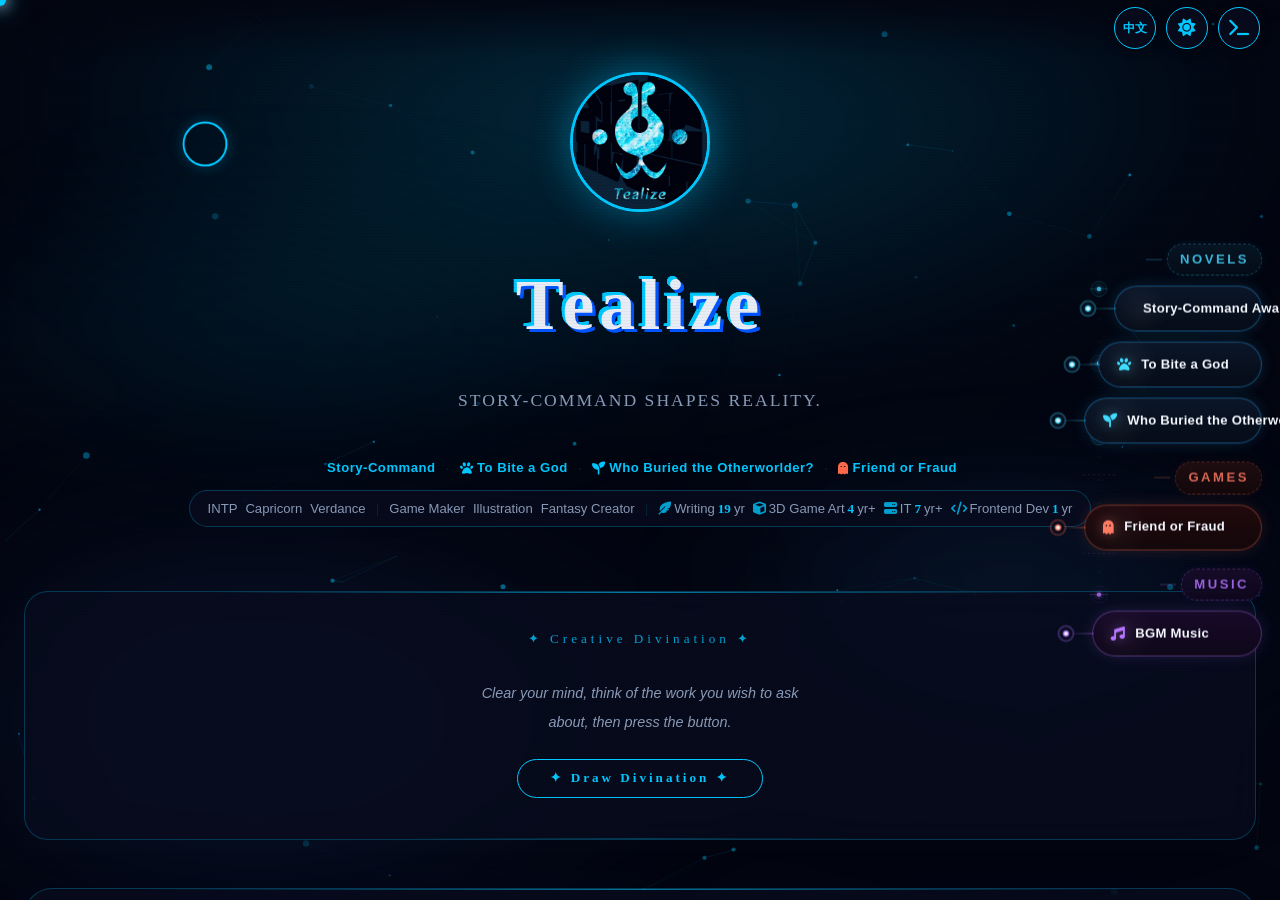
==== commit c61a39f9: "改字" ====
--- a/index.html
+++ b/index.html
@@ -1,220 +1,413 @@
-<!DOCTYPE html>
+<!doctype html>
 <html lang="zh-Hant-TW" data-theme="dark" data-mode="visual">
-<head>
-  <meta charset="UTF-8" />
-  <meta name="viewport" content="width=device-width, initial-scale=1.0" />
-  <meta name="color-scheme" content="dark light" />
-  <meta name="theme-color" content="#030510" />
-
-  <!-- ── Primary SEO ── -->
-  <title>兌現藍 Tealize | 奇幻小說・恐怖RPG・原創插畫</title>
-  <meta name="description" content="兌現藍（Tealize）的創作奇想基地。奇幻輕小說《字命覺醒》、異世界輕小說《是誰把穿越者種在土裡》、美女與野獸改編短篇《咬了神一口》，以及台灣本土恐怖RPG遊戲《反轉的真實》。" />
-  <meta name="keywords" content="兌現藍,Tealize,字命覺醒,是誰把穿越者種在土裡,咬了神一口,反轉的真實,奇幻小說,輕小說,BL,ABO,恐怖RPG,台灣創作,原創插畫,KadoKado" />
-  <meta name="author" content="兌現藍 Tealize" />
-  <meta name="robots" content="index, follow" />
-  <meta name="google-site-verification" content="uB_aFApILzTFF7Bp_Yc8fmh0yfOdIci8e6AqQmNUh5c" />
-  <meta http-equiv="Content-Security-Policy" content="default-src 'self'; script-src 'self' 'unsafe-inline'; style-src 'self' 'unsafe-inline' https://fonts.googleapis.com https://cdnjs.cloudflare.com; font-src 'self' https://fonts.gstatic.com https://cdnjs.cloudflare.com; img-src 'self' data: https:; connect-src 'self' https://script.google.com https://script.googleusercontent.com https://ipapi.co; frame-ancestors 'none';" />
-  <meta http-equiv="Referrer-Policy" content="strict-origin-when-cross-origin" />
-  <meta http-equiv="X-Content-Type-Options" content="nosniff" />
-  <link rel="canonical" href="https://tealize-write.github.io/" />
-
-  <!-- ── Open Graph ── -->
-  <meta property="og:type" content="website" />
-  <meta property="og:url" content="https://tealize-write.github.io/" />
-  <meta property="og:title" content="兌現藍 Tealize | 奇幻小說・恐怖RPG・原創插畫" />
-  <meta property="og:description" content="奇幻小說《字命覺醒》、異世界小說《是誰把穿越者種在土裡》、短篇《咬了神一口》，台灣恐怖RPG《反轉的真實》。兌現藍的創作奇想基地。" />
-  <meta property="og:image" content="https://tealize-write.github.io/img/avatar_white.jpg" />
-  <meta property="og:image:width" content="512" />
-  <meta property="og:image:height" content="512" />
-  <meta property="og:locale" content="zh_TW" />
-  <meta property="og:locale:alternate" content="en_US" />
-  <meta property="og:site_name" content="兌現藍 Tealize" />
-
-  <!-- ── Twitter / X Card ── -->
-  <meta name="twitter:card" content="summary_large_image" />
-  <meta name="twitter:title" content="兌現藍 Tealize | 奇幻小說・恐怖RPG" />
-  <meta name="twitter:description" content="奇幻小說《字命覺醒》・《是誰把穿越者種在土裡》・《咬了神一口》，台灣恐怖RPG《反轉的真實》。" />
-  <meta name="twitter:image" content="https://tealize-write.github.io/img/avatar_white.jpg" />
-
-  <!-- ── JSON-LD ── -->
-  <script type="application/ld+json">
-  {
-    "@context": "https://schema.org",
-    "@type": "ProfilePage",
-    "name": "兌現藍 Tealize — 奇想基地",
-    "url": "https://tealize-write.github.io/",
-    "description": "兌現藍的創作奇想基地，包含奇幻小說、短篇小說、恐怖RPG遊戲與原創插畫。",
-    "mainEntity": {
-      "@type": "Person",
-      "name": "兌現藍",
-      "alternateName": "Tealize",
-      "description": "台灣奇幻輕小說作者、遊戲製作人、插畫家。",
-      "url": "https://tealize-write.github.io/",
-      "sameAs": ["https://www.kadokado.com.tw/author/2167","https://tealize-write.github.io/story-command-academy/"],
-      "knowsAbout": ["奇幻小說","輕小說","RPG遊戲製作","原創插畫"],
-      "workExample": [
-        {"@type":"Book","name":"字命覺醒 VOL.1","url":"https://www.kadokado.com.tw/book/1425","genre":"奇幻","inLanguage":"zh-TW"},
-        {"@type":"Book","name":"字命覺醒 VOL.2","url":"https://www.kadokado.com.tw/book/42308","genre":"奇幻","inLanguage":"zh-TW"},
-        {"@type":"Book","name":"是誰把穿越者種在土裡","url":"https://www.kadokado.com.tw/book/60627","genre":"異世界 / ABO","inLanguage":"zh-TW"},
-        {"@type":"CreativeWork","name":"咬了神一口","description":"改編自美女與野獸的奇幻短篇小說","genre":"奇幻短篇","inLanguage":"zh-TW"},
-        {"@type":"VideoGame","name":"反轉的真實 Friend or Fraud","url":"https://responselessaircra.wixsite.com/x-destroyer","genre":"恐怖RPG","inLanguage":"zh-TW"}
-      ]
-    }
-  }
-  </script>
-
-  <!-- PWA -->
-  <link rel="manifest" href="manifest.json" />
-  <link rel="apple-touch-icon" href="img/avatar_white.jpg" />
-
-  <!-- Fonts & Icons -->
-  <link rel="preconnect" href="https://fonts.googleapis.com" />
-  <link rel="preconnect" href="https://fonts.gstatic.com" crossorigin />
-  <link href="https://fonts.googleapis.com/css2?family=Orbitron:wght@500;700;900&family=Noto+Sans+TC:wght@300;400;700&family=JetBrains+Mono:wght@400;700;800&display=swap" rel="stylesheet" />
-  <link rel="stylesheet" href="https://cdnjs.cloudflare.com/ajax/libs/font-awesome/6.4.0/css/all.min.css" />
-
-  <!-- Theme Flash Prevention -->
-  <script>
-    (function(){try{
-      const t=localStorage.getItem("tealize.theme"),m=localStorage.getItem("tealize.mode");
-      if(t)document.documentElement.setAttribute("data-theme",t);
-      if(m)document.documentElement.setAttribute("data-mode",m);
-    }catch(e){}})();
-  </script>
-
-  <!-- ── CSS ── -->
-  <link rel="stylesheet" href="css/variables.css" />
-  <link rel="stylesheet" href="css/base.css" />
-  <link rel="stylesheet" href="css/nav.css" />
-  <link rel="stylesheet" href="css/controls.css" />
-  <link rel="stylesheet" href="css/visual-mode.css" />
-  <link rel="stylesheet" href="css/lag-section.css" />
-  <link rel="stylesheet" href="css/code-mode.css" />
-  <link rel="stylesheet" href="css/light-overrides.css" />
-  <link rel="stylesheet" href="css/music-section.css" />
-  <link rel="stylesheet" href="css/responsive.css" />
-</head>
-
-<body>
-  <a href="#main-content" class="skip-to-main">跳到主要內容</a>
-  <div class="cursor-dot" aria-hidden="true"></div>
-  <div class="cursor-outline" aria-hidden="true"></div>
-
-  <!-- ── Header controls ── -->
-  <div class="control-panel" role="toolbar" aria-label="頁面控制">
-    <button class="control-btn" id="langBtn" title="Switch Language / 切換語言" aria-label="Switch Language">
-      <span style="font-size:0.75rem;font-family:'Orbitron';font-weight:700;position:relative;z-index:1;" id="langBtnLabel">EN</span>
+  <head>
+    <meta charset="UTF-8" />
+    <meta name="viewport" content="width=device-width, initial-scale=1.0" />
+    <meta name="color-scheme" content="dark light" />
+    <meta name="theme-color" content="#030510" />
+
+    <!-- ── Primary SEO ── -->
+    <title>兌現藍 Tealize | 奇幻小說・恐怖RPG・原創插畫</title>
+    <meta
+      name="description"
+      content="兌現藍（Tealize）的創作奇想基地。奇幻輕小說《字命覺醒》、異世界輕小說《是誰把穿越者種在土裡》、美女與野獸改編短篇《咬了神一口》，以及台灣本土恐怖RPG遊戲《反轉的真實》。"
+    />
+    <meta
+      name="keywords"
+      content="兌現藍,Tealize,字命覺醒,是誰把穿越者種在土裡,咬了神一口,反轉的真實,奇幻小說,輕小說,BL,ABO,恐怖RPG,台灣創作,原創插畫,KadoKado"
+    />
+    <meta name="author" content="兌現藍 Tealize" />
+    <meta name="robots" content="index, follow" />
+    <meta
+      name="google-site-verification"
+      content="uB_aFApILzTFF7Bp_Yc8fmh0yfOdIci8e6AqQmNUh5c"
+    />
+    <meta
+      http-equiv="Content-Security-Policy"
+      content="default-src 'self'; script-src 'self' 'unsafe-inline'; style-src 'self' 'unsafe-inline' https://fonts.googleapis.com https://cdnjs.cloudflare.com; font-src 'self' https://fonts.gstatic.com https://cdnjs.cloudflare.com; img-src 'self' data: https:; connect-src 'self' https://script.google.com https://script.googleusercontent.com https://ipapi.co; frame-ancestors 'none';"
+    />
+    <meta
+      http-equiv="Referrer-Policy"
+      content="strict-origin-when-cross-origin"
+    />
+    <meta http-equiv="X-Content-Type-Options" content="nosniff" />
+    <link rel="canonical" href="https://tealize-write.github.io/" />
+
+    <!-- ── Open Graph ── -->
+    <meta property="og:type" content="website" />
+    <meta property="og:url" content="https://tealize-write.github.io/" />
+    <meta
+      property="og:title"
+      content="兌現藍 Tealize | 奇幻小說・恐怖RPG・原創插畫"
+    />
+    <meta
+      property="og:description"
+      content="奇幻小說《字命覺醒》、異世界小說《是誰把穿越者種在土裡》、短篇《咬了神一口》，台灣恐怖RPG《反轉的真實》。兌現藍的創作奇想基地。"
+    />
+    <meta
+      property="og:image"
+      content="https://tealize-write.github.io/img/avatar_white.jpg"
+    />
+    <meta property="og:image:width" content="512" />
+    <meta property="og:image:height" content="512" />
+    <meta property="og:locale" content="zh_TW" />
+    <meta property="og:locale:alternate" content="en_US" />
+    <meta property="og:site_name" content="兌現藍 Tealize" />
+
+    <!-- ── Twitter / X Card ── -->
+    <meta name="twitter:card" content="summary_large_image" />
+    <meta name="twitter:title" content="兌現藍 Tealize | 奇幻小說・恐怖RPG" />
+    <meta
+      name="twitter:description"
+      content="奇幻小說《字命覺醒》・《是誰把穿越者種在土裡》・《咬了神一口》，台灣恐怖RPG《反轉的真實》。"
+    />
+    <meta
+      name="twitter:image"
+      content="https://tealize-write.github.io/img/avatar_white.jpg"
+    />
+
+    <!-- ── JSON-LD ── -->
+    <script type="application/ld+json">
+      {
+        "@context": "https://schema.org",
+        "@type": "ProfilePage",
+        "name": "兌現藍 Tealize — 奇想基地",
+        "url": "https://tealize-write.github.io/",
+        "description": "兌現藍的創作奇想基地，包含奇幻小說、短篇小說、恐怖RPG遊戲與原創插畫。",
+        "mainEntity": {
+          "@type": "Person",
+          "name": "兌現藍",
+          "alternateName": "Tealize",
+          "description": "台灣奇幻輕小說作者、遊戲製作人、插畫家。",
+          "url": "https://tealize-write.github.io/",
+          "sameAs": [
+            "https://www.kadokado.com.tw/author/2167",
+            "https://tealize-write.github.io/story-command-academy/"
+          ],
+          "knowsAbout": ["奇幻小說", "輕小說", "RPG遊戲製作", "原創插畫"],
+          "workExample": [
+            {
+              "@type": "Book",
+              "name": "字命覺醒 VOL.1",
+              "url": "https://www.kadokado.com.tw/book/1425",
+              "genre": "奇幻",
+              "inLanguage": "zh-TW"
+            },
+            {
+              "@type": "Book",
+              "name": "字命覺醒 VOL.2",
+              "url": "https://www.kadokado.com.tw/book/42308",
+              "genre": "奇幻",
+              "inLanguage": "zh-TW"
+            },
+            {
+              "@type": "Book",
+              "name": "是誰把穿越者種在土裡",
+              "url": "https://www.kadokado.com.tw/book/60627",
+              "genre": "異世界 / ABO",
+              "inLanguage": "zh-TW"
+            },
+            {
+              "@type": "CreativeWork",
+              "name": "咬了神一口",
+              "description": "改編自美女與野獸的奇幻短篇小說",
+              "genre": "奇幻短篇",
+              "inLanguage": "zh-TW"
+            },
+            {
+              "@type": "VideoGame",
+              "name": "反轉的真實 Friend or Fraud",
+              "url": "https://responselessaircra.wixsite.com/x-destroyer",
+              "genre": "恐怖RPG",
+              "inLanguage": "zh-TW"
+            }
+          ]
+        }
+      }
+    </script>
+
+    <!-- PWA -->
+    <link rel="manifest" href="manifest.json" />
+    <link rel="apple-touch-icon" href="img/avatar_white.jpg" />
+
+    <!-- Fonts & Icons -->
+    <link rel="preconnect" href="https://fonts.googleapis.com" />
+    <link rel="preconnect" href="https://fonts.gstatic.com" crossorigin />
+    <link
+      href="https://fonts.googleapis.com/css2?family=Orbitron:wght@500;700;900&family=Noto+Sans+TC:wght@300;400;700&family=JetBrains+Mono:wght@400;700;800&display=swap"
+      rel="stylesheet"
+    />
+    <link
+      rel="stylesheet"
+      href="https://cdnjs.cloudflare.com/ajax/libs/font-awesome/6.4.0/css/all.min.css"
+    />
+
+    <!-- Theme Flash Prevention -->
+    <script>
+      (function () {
+        try {
+          const t = localStorage.getItem("tealize.theme"),
+            m = localStorage.getItem("tealize.mode");
+          if (t) document.documentElement.setAttribute("data-theme", t);
+          if (m) document.documentElement.setAttribute("data-mode", m);
+        } catch (e) {}
+      })();
+    </script>
+
+    <!-- ── CSS ── -->
+    <link rel="stylesheet" href="css/variables.css" />
+    <link rel="stylesheet" href="css/base.css" />
+    <link rel="stylesheet" href="css/nav.css" />
+    <link rel="stylesheet" href="css/controls.css" />
+    <link rel="stylesheet" href="css/visual-mode.css" />
+    <link rel="stylesheet" href="css/lag-section.css" />
+    <link rel="stylesheet" href="css/code-mode.css" />
+    <link rel="stylesheet" href="css/light-overrides.css" />
+    <link rel="stylesheet" href="css/music-section.css" />
+    <link rel="stylesheet" href="css/responsive.css" />
+  </head>
+
+  <body>
+    <a href="#main-content" class="skip-to-main">跳到主要內容</a>
+    <div class="cursor-dot" aria-hidden="true"></div>
+    <div class="cursor-outline" aria-hidden="true"></div>
+
+    <!-- ── Header controls ── -->
+    <div class="control-panel" role="toolbar" aria-label="頁面控制">
+      <button
+        class="control-btn"
+        id="langBtn"
+        title="Switch Language / 切換語言"
+        aria-label="Switch Language"
+      >
+        <span
+          style="
+            font-size: 0.75rem;
+            font-family: &quot;Orbitron&quot;;
+            font-weight: 700;
+            position: relative;
+            z-index: 1;
+          "
+          id="langBtnLabel"
+          >EN</span
+        >
+      </button>
+      <button
+        class="control-btn"
+        id="themeBtn"
+        title="切換日夜模式"
+        aria-label="切換日夜模式"
+      >
+        <i class="fa-solid fa-sun"></i>
+      </button>
+      <button
+        class="control-btn"
+        id="modeBtn"
+        title="切換視覺/程式介面"
+        aria-label="切換視覺/程式介面"
+      >
+        <i class="fa-solid fa-terminal"></i>
+      </button>
+    </div>
+
+    <button id="backToTop" class="back-to-top" aria-label="回到頂端">
+      <i class="fa-solid fa-chevron-up"></i>
     </button>
-    <button class="control-btn" id="themeBtn" title="切換日夜模式" aria-label="切換日夜模式"><i class="fa-solid fa-sun"></i></button>
-    <button class="control-btn" id="modeBtn" title="切換視覺/程式介面" aria-label="切換視覺/程式介面"><i class="fa-solid fa-terminal"></i></button>
-  </div>
-
-  <button id="backToTop" class="back-to-top" aria-label="回到頂端">
-    <i class="fa-solid fa-chevron-up"></i>
-  </button>
-
-  <!-- ═══════════ VISUAL MODE ═══════════ -->
-  <div id="visual-mode" class="view-mode">
-    <div class="scan-lines" aria-hidden="true"></div>
-    <div class="bg-glow" aria-hidden="true"></div>
-    <canvas id="particlesCanvas" aria-hidden="true"></canvas>
-
-    <!-- 右側懸浮藤蔓導航 -->
-    <nav class="side-nav" id="sideNav" aria-label="快速導航">
-      <svg class="side-vine-svg" id="sideVineSvg" aria-hidden="true"
-           viewBox="0 0 80 420" preserveAspectRatio="xMidYMid meet"></svg>
-      <button class="side-nav-toggle" id="sideNavToggle" aria-label="展開導航" aria-expanded="false">
-        <i class="fa-solid fa-chevron-down" id="sideNavToggleIcon"></i>
-      </button>
-      <div class="side-bubbles" id="sideBubbles">
-        <span class="side-cat-label cat-novel" data-i18n="cat-novel-short">NOVELS</span>
-        <a href="#section-sc"    class="side-bubble bubble-novel bubble-sc"         data-section="section-sc"><i class="fa-solid fa-book-sparkles"></i><span data-i18n="nav-sc">字命覺醒</span></a>
-        <a href="#section-lag"   class="side-bubble bubble-novel bubble-lag"        data-section="section-lag"><i class="fa-solid fa-paw"></i><span data-i18n="nav-lag">咬了神一口</span></a>
-        <a href="#section-soil"  class="side-bubble bubble-novel bubble-soil"       data-section="section-soil"><i class="fa-solid fa-seedling"></i><span data-i18n="nav-soil">穿越者種土裡</span></a>
-        <span class="side-cat-label cat-game" data-i18n="cat-game-short">GAMES</span>
-        <a href="#section-game"  class="side-bubble bubble-game bubble-game-main"   data-section="section-game"><i class="fa-solid fa-ghost"></i><span data-i18n="nav-game">反轉的真實</span></a>
-        <span class="side-cat-label cat-music" data-i18n="cat-music-short">MUSIC</span>
-        <a href="#section-music" class="side-bubble bubble-music bubble-music-main" data-section="section-music"><i class="fa-solid fa-music"></i><span data-i18n="nav-music">音樂創作</span></a>
-      </div>
-    </nav>
-
-    <main id="main-content" class="container-visual">
-
-      <!-- Hero -->
-      <header class="hero">
-        <div class="avatar-visual" aria-label="Avatar">
-          <div class="avatar-ring" aria-hidden="true"></div>
-          <img id="avatar-img" src="img/avatar_white.jpg" alt="Avatar">
+
+    <!-- ═══════════ VISUAL MODE ═══════════ -->
+    <div id="visual-mode" class="view-mode">
+      <div class="scan-lines" aria-hidden="true"></div>
+      <div class="bg-glow" aria-hidden="true"></div>
+      <canvas id="particlesCanvas" aria-hidden="true"></canvas>
+
+      <!-- 右側懸浮藤蔓導航 -->
+      <nav class="side-nav" id="sideNav" aria-label="快速導航">
+        <svg
+          class="side-vine-svg"
+          id="sideVineSvg"
+          aria-hidden="true"
+          viewBox="0 0 80 420"
+          preserveAspectRatio="xMidYMid meet"
+        ></svg>
+        <button
+          class="side-nav-toggle"
+          id="sideNavToggle"
+          aria-label="展開導航"
+          aria-expanded="false"
+        >
+          <i class="fa-solid fa-chevron-down" id="sideNavToggleIcon"></i>
+        </button>
+        <div class="side-bubbles" id="sideBubbles">
+          <span class="side-cat-label cat-novel" data-i18n="cat-novel-short"
+            >NOVELS</span
+          >
+          <a
+            href="#section-sc"
+            class="side-bubble bubble-novel bubble-sc"
+            data-section="section-sc"
+            ><i class="fa-solid fa-book-sparkles"></i
+            ><span data-i18n="nav-sc">字命覺醒</span></a
+          >
+          <a
+            href="#section-lag"
+            class="side-bubble bubble-novel bubble-lag"
+            data-section="section-lag"
+            ><i class="fa-solid fa-paw"></i
+            ><span data-i18n="nav-lag">咬了神一口</span></a
+          >
+          <a
+            href="#section-soil"
+            class="side-bubble bubble-novel bubble-soil"
+            data-section="section-soil"
+            ><i class="fa-solid fa-seedling"></i
+            ><span data-i18n="nav-soil">穿越者種土裡</span></a
+          >
+          <span class="side-cat-label cat-game" data-i18n="cat-game-short"
+            >GAMES</span
+          >
+          <a
+            href="#section-game"
+            class="side-bubble bubble-game bubble-game-main"
+            data-section="section-game"
+            ><i class="fa-solid fa-ghost"></i
+            ><span data-i18n="nav-game">反轉的真實</span></a
+          >
+          <span class="side-cat-label cat-music" data-i18n="cat-music-short"
+            >MUSIC</span
+          >
+          <a
+            href="#section-music"
+            class="side-bubble bubble-music bubble-music-main"
+            data-section="section-music"
+            ><i class="fa-solid fa-music"></i
+            ><span data-i18n="nav-music">音樂創作</span></a
+          >
         </div>
-        <h1 class="glitch-name" data-text="兌現藍" data-i18n="hero-name">兌現藍</h1>
-        <p class="hero-sub">STORY-COMMAND SHAPES REALITY.</p>
-
-        <!-- ── 精簡導航 ── -->
-        <div class="hero-quicknav">
-          <a href="#section-sc"   class="hero-qlink" data-i18n="qnav-sc"><i class="fa-solid fa-book-sparkles"></i> 字命覺醒</a>
-          <span class="hero-qdot">·</span>
-          <a href="#section-lag"  class="hero-qlink" data-i18n="qnav-lag"><i class="fa-solid fa-paw"></i> 咬了神一口</a>
-          <span class="hero-qdot">·</span>
-          <a href="#section-soil" class="hero-qlink" data-i18n="qnav-soil"><i class="fa-solid fa-seedling"></i> 穿越者種土裡</a>
-          <span class="hero-qdot">·</span>
-          <a href="#section-game" class="hero-qlink" data-i18n="qnav-game"><i class="fa-solid fa-ghost" style="color:#ff6b4a"></i> 反轉的真實</a>
+      </nav>
+
+      <main id="main-content" class="container-visual">
+        <!-- Hero -->
+        <header class="hero">
+          <div class="avatar-visual" aria-label="Avatar">
+            <div class="avatar-ring" aria-hidden="true"></div>
+            <img id="avatar-img" src="img/avatar_white.jpg" alt="Avatar" />
+          </div>
+          <h1 class="glitch-name" data-text="兌現藍" data-i18n="hero-name">
+            兌現藍
+          </h1>
+          <p class="hero-sub">STORY-COMMAND SHAPES REALITY.</p>
+
+          <!-- ── 精簡導航 ── -->
+          <div class="hero-quicknav">
+            <a href="#section-sc" class="hero-qlink" data-i18n="qnav-sc"
+              ><i class="fa-solid fa-book-sparkles"></i> 字命覺醒</a
+            >
+            <span class="hero-qdot">·</span>
+            <a href="#section-lag" class="hero-qlink" data-i18n="qnav-lag"
+              ><i class="fa-solid fa-paw"></i> 咬了神一口</a
+            >
+            <span class="hero-qdot">·</span>
+            <a href="#section-soil" class="hero-qlink" data-i18n="qnav-soil"
+              ><i class="fa-solid fa-seedling"></i> 穿越者種土裡</a
+            >
+            <span class="hero-qdot">·</span>
+            <a href="#section-game" class="hero-qlink" data-i18n="qnav-game"
+              ><i class="fa-solid fa-ghost" style="color: #ff6b4a"></i>
+              反轉的真實</a
+            >
+          </div>
+
+          <!-- ── 個人標籤 + 資歷整合一行 ── -->
+          <div class="hero-meta">
+            <span class="hero-meta-tag">INTP</span>
+            <span class="hero-meta-tag" data-i18n="tag-capricorn">魔羯座</span>
+            <span class="hero-meta-tag" data-i18n="tag-school">綠躍</span>
+            <span class="hero-meta-sep">|</span>
+            <span class="hero-meta-tag" data-i18n="tag-gamemaker"
+              >遊戲 Maker</span
+            >
+            <span class="hero-meta-tag" data-i18n="tag-art">繪圖</span>
+            <span class="hero-meta-tag" data-i18n="tag-creator"
+              >奇幻創作者</span
+            >
+            <span class="hero-meta-sep">|</span>
+            <span class="hero-meta-career">
+              <i class="fa-solid fa-feather-pointed"></i>
+              <span data-i18n="career-writing-label">筆齡</span>
+              <span class="career-years" id="career-writing"></span>
+              <span data-i18n="career-yr">年</span>
+            </span>
+            <span class="hero-meta-career">
+              <i class="fa-solid fa-cube"></i>
+              <span data-i18n="career-3d-label">3D遊戲場景美術</span>
+              <span class="career-years">4</span>
+              <span data-i18n="career-yr-plus">年+</span>
+            </span>
+            <span class="hero-meta-career">
+              <i class="fa-solid fa-server"></i>
+              IT <span class="career-years" id="career-mis"></span>
+              <span data-i18n="career-yr-plus">年+</span>
+            </span>
+            <span class="hero-meta-career">
+              <i class="fa-solid fa-code"></i>
+              <span data-i18n="career-fe">前端工程師</span>
+              <span class="career-years" id="career-penana"></span>
+              <span data-i18n="career-yr">年</span>
+            </span>
+          </div>
+        </header>
+
+        <!-- ===== 本次占卜 ===== -->
+        <div
+          class="divination-panel"
+          id="divinationPanel"
+          aria-label="本次創作占卜"
+        >
+          <span class="divination-eyebrow" data-i18n="divination-eyebrow"
+            >✦ 創作卦象 ✦</span
+          >
+          <div class="divination-intro" id="divIntro">
+            <p class="divination-intro-text" data-i18n="divination-intro">
+              沉澱心靈，仔細想著你想詢問的作品，再按下按鈕。
+            </p>
+            <button
+              class="divination-btn"
+              id="divBtn"
+              data-i18n="divination-btn"
+            >
+              ✦ 抽取卦象 ✦
+            </button>
+          </div>
+          <div
+            class="divination-medit"
+            id="divMedit"
+            style="display: none"
+            aria-hidden="true"
+          >
+            <div class="medit-orb">
+              <span class="medit-ring"></span>
+              <span class="medit-ring"></span>
+              <span class="medit-ring"></span>
+              <span class="medit-core"></span>
+            </div>
+          </div>
+          <div class="divination-body" id="divBody" style="display: none">
+            <div class="divination-symbol" id="divSymbol">🌱</div>
+            <div class="divination-luck" id="divLuck"></div>
+            <div class="divination-sep"></div>
+            <div class="divination-name" id="divName"></div>
+            <p class="divination-text" id="divText"></p>
+            <button
+              class="divination-retry"
+              id="divRetry"
+              data-i18n="divination-retry"
+            >
+              ↺ 再次詢問
+            </button>
+          </div>
         </div>
 
-        <!-- ── 個人標籤 + 資歷整合一行 ── -->
-        <div class="hero-meta">
-          <span class="hero-meta-tag">INTP</span>
-          <span class="hero-meta-tag" data-i18n="tag-capricorn">魔羯座</span>
-          <span class="hero-meta-tag" data-i18n="tag-school">綠躍</span>
-          <span class="hero-meta-sep">|</span>
-          <span class="hero-meta-tag" data-i18n="tag-gamemaker">遊戲 Maker</span>
-          <span class="hero-meta-tag" data-i18n="tag-art">繪圖</span>
-          <span class="hero-meta-tag" data-i18n="tag-creator">奇幻創作者</span>
-          <span class="hero-meta-sep">|</span>
-          <span class="hero-meta-career">
-            <i class="fa-solid fa-feather-pointed"></i>
-            <span data-i18n="career-writing-label">筆齡</span> <span class="career-years" id="career-writing"></span> <span data-i18n="career-yr">年</span>
-          </span>
-          <span class="hero-meta-career">
-            <i class="fa-solid fa-cube"></i> <span data-i18n="career-3d-label">3D遊戲場景美術</span> <span class="career-years">4</span> <span data-i18n="career-yr-plus">年+</span>
-          </span>
-          <span class="hero-meta-career">
-            <i class="fa-solid fa-server"></i>
-            IT <span class="career-years" id="career-mis"></span> <span data-i18n="career-yr-plus">年+</span>
-          </span>
-          <span class="hero-meta-career">
-            <i class="fa-solid fa-code"></i>
-            <span data-i18n="career-fe">前端工程師</span> <span class="career-years" id="career-penana"></span> <span data-i18n="career-yr">年</span>
-          </span>
-        </div>
-
-      </header>
-
-      <!-- ===== 本次占卜 ===== -->
-      <div class="divination-panel" id="divinationPanel" aria-label="本次創作占卜">
-        <span class="divination-eyebrow" data-i18n="divination-eyebrow">✦ 創作卦象 ✦</span>
-        <div class="divination-intro" id="divIntro">
-          <p class="divination-intro-text" data-i18n="divination-intro">沉澱心靈，仔細想著你想詢問的作品，再按下按鈕。</p>
-          <button class="divination-btn" id="divBtn" data-i18n="divination-btn">✦ 抽取卦象 ✦</button>
-        </div>
-        <div class="divination-medit" id="divMedit" style="display:none" aria-hidden="true">
-          <div class="medit-orb">
-            <span class="medit-ring"></span>
-            <span class="medit-ring"></span>
-            <span class="medit-ring"></span>
-            <span class="medit-core"></span>
-          </div>
-        </div>
-        <div class="divination-body" id="divBody" style="display:none">
-          <div class="divination-symbol" id="divSymbol">🌱</div>
-          <div class="divination-luck" id="divLuck"></div>
-          <div class="divination-sep"></div>
-          <div class="divination-name" id="divName"></div>
-          <p class="divination-text" id="divText"></p>
-          <button class="divination-retry" id="divRetry" data-i18n="divination-retry">↺ 再次詢問</button>
-        </div>
-      </div>
-
-      <!-- ═══════════════════════════════════════════
+        <!-- ═══════════════════════════════════════════
            視覺模式區塊模板（Visual Section Template）
            每個 section 結構：
            ┌─ section.glass-panel #section-{id}
@@ -232,263 +425,523 @@
            │  └─ .section-extra            ← 附加區塊（可省略）
            ════════════════════════════════════════════ -->
 
-      <!-- ===== 字命覺醒 ===== -->
-      <section class="glass-panel" id="section-sc">
-        <div class="section-header">
-          <h2 class="section-title">
-            <i class="fa-solid fa-book-sparkles"></i>
-            <span data-i18n="sc-title">NOVEL: 字命覺醒</span>
-          </h2>
-          <span class="section-badge badge-novel">NOVEL</span>
-        </div>
-        <div class="section-quote" data-i18n="sc-quote">「因為是文閉所以會贏。」「冠軍是我們的，你們加油吧。」</div>
-        <p class="section-sys" data-i18n="sc-sys">[系統提示] 偵測到高濃度迷因與校園奇幻反應，創作即魔法。</p>
-
-        <!-- ── 系列書籍 ── -->
-        <div class="sc-book-list">
-
-          <div class="sc-book-entry">
-            <div class="sc-book-cover">
-              <a href="https://www.kadokado.com.tw/book/1425" target="_blank" rel="noopener noreferrer" class="link-card">
-                <div class="img-wrap" style="aspect-ratio:2/3;">
-                  <img src="img/Story_Command1.jpg" alt="字命覺醒 VOL.1" loading="lazy" />
-                  <div class="overlay" aria-hidden="true"><i class="fa-solid fa-book-open"></i><span data-i18n="sc-vol1">VOL.1 小心字穢</span></div>
+        <!-- ===== 字命覺醒 ===== -->
+        <section class="glass-panel" id="section-sc">
+          <div class="section-header">
+            <h2 class="section-title">
+              <i class="fa-solid fa-book-sparkles"></i>
+              <span data-i18n="sc-title">NOVEL: 字命覺醒</span>
+            </h2>
+            <span class="section-badge badge-novel">NOVEL</span>
+          </div>
+          <div class="section-quote" data-i18n="sc-quote">
+            「因為是文閉所以會贏。」「冠軍是我們的，你們加油吧。」
+          </div>
+          <p class="section-sys" data-i18n="sc-sys">
+            [系統提示] 偵測到高濃度迷因與校園奇幻反應，創作即魔法。
+          </p>
+
+          <!-- ── 系列書籍 ── -->
+          <div class="sc-book-list">
+            <div class="sc-book-entry">
+              <div class="sc-book-cover">
+                <a
+                  href="https://www.kadokado.com.tw/book/1425"
+                  target="_blank"
+                  rel="noopener noreferrer"
+                  class="link-card"
+                >
+                  <div class="img-wrap" style="aspect-ratio: 2/3">
+                    <img
+                      src="img/Story_Command1.jpg"
+                      alt="字命覺醒 VOL.1"
+                      loading="lazy"
+                    />
+                    <div class="overlay" aria-hidden="true">
+                      <i class="fa-solid fa-book-open"></i
+                      ><span data-i18n="sc-vol1">VOL.1 小心字穢</span>
+                    </div>
+                  </div>
+                </a>
+              </div>
+              <div class="section-info">
+                <h3 class="section-booktitle" data-i18n="sc-vol1">
+                  VOL.1 小心字穢
+                </h3>
+                <p class="section-subtitle" data-i18n="sc-subtitle">
+                  Story Command · 文字即魔法
+                </p>
+                <p class="section-desc" data-i18n="sc-desc">
+                  人類有了文明後，命名即是魔法──稱之為「字命」。主角鍾夏悅天生能看見物品上的描述文字，進入以寫作為魔法的「瑪臨」學校後，才發現
+                  BL、推理、鬼故事，甚至長輩圖，都能成為對決的神秘力量。
+                </p>
+                <div class="section-actions">
+                  <a
+                    href="https://www.kadokado.com.tw/book/1425"
+                    target="_blank"
+                    rel="noopener noreferrer"
+                    class="cta-btn cta-btn--featured"
+                    data-i18n="sc-read-btn"
+                    ><i class="fa-solid fa-book-open"></i> 閱讀第一集</a
+                  >
+                </div>
+              </div>
+            </div>
+
+            <div class="sc-book-entry">
+              <div class="sc-book-cover">
+                <a
+                  href="https://www.kadokado.com.tw/book/42308"
+                  target="_blank"
+                  rel="noopener noreferrer"
+                  class="link-card"
+                >
+                  <div class="img-wrap" style="aspect-ratio: 2/3">
+                    <img
+                      src="img/Story_Command2.jpg"
+                      alt="字命覺醒 VOL.2"
+                      loading="lazy"
+                    />
+                    <div class="overlay" aria-hidden="true">
+                      <i class="fa-solid fa-book-open"></i
+                      ><span data-i18n="sc-vol2">VOL.2 字者互毆</span>
+                    </div>
+                  </div>
+                </a>
+              </div>
+              <div class="section-info">
+                <h3 class="section-booktitle" data-i18n="sc-vol2">
+                  VOL.2 字者互毆
+                </h3>
+                <p class="section-subtitle" data-i18n="sc-vol2-sub">
+                  Story Command 2 · 瑪莉蘇之亂
+                </p>
+                <p class="section-desc" data-i18n="sc-vol2-desc">
+                  在歡樂的校外教學中，一場瑪莉蘇之亂即將引爆。而暗藏的危機也開始悄悄注意到他們的存在。
+                </p>
+                <div class="section-actions">
+                  <a
+                    href="https://www.kadokado.com.tw/book/42308"
+                    target="_blank"
+                    rel="noopener noreferrer"
+                    class="cta-btn cta-btn--featured"
+                    data-i18n="sc-vol2-btn"
+                    ><i class="fa-solid fa-book-open"></i> 閱讀第二集</a
+                  >
+                </div>
+              </div>
+            </div>
+
+            <div class="sc-book-entry">
+              <div class="sc-book-cover">
+                <a
+                  href="https://www.kadokado.com.tw/book/65322"
+                  target="_blank"
+                  rel="noopener noreferrer"
+                  class="link-card"
+                >
+                  <div class="img-wrap" style="aspect-ratio: 2/3">
+                    <img
+                      src="img/Story_Command0_Station_Underground_City_Rules.jpg"
+                      alt="地下城守則"
+                      loading="lazy"
+                    />
+                    <div class="overlay" aria-hidden="true">
+                      <i class="fa-solid fa-scroll"></i
+                      ><span data-i18n="sc-side">序曲：北車地下城守則</span>
+                    </div>
+                  </div>
+                </a>
+              </div>
+              <div class="section-info">
+                <h3 class="section-booktitle" data-i18n="sc-side">
+                  序曲：北車地下城守則
+                </h3>
+                <p class="section-subtitle" data-i18n="sc-side-sub">
+                  番外 · 共振之都
+                </p>
+                <p class="section-desc" data-i18n="sc-side-desc">
+                  追思會上，鍾齋星目睹鳥頭人異象後，在夢進中進入共振之都。恐怖在熟悉的場景中上演，一切與現實相同又相異。什麼也看不到、不知大家在恐懼什麼的她，是這場災難救命的變數？還是最大亂源？
+                </p>
+                <div class="section-actions">
+                  <a
+                    href="https://www.kadokado.com.tw/book/65322"
+                    target="_blank"
+                    rel="noopener noreferrer"
+                    class="cta-btn cta-btn--featured"
+                    data-i18n="sc-side-btn"
+                    ><i class="fa-solid fa-scroll"></i> 閱讀番外</a
+                  >
+                </div>
+              </div>
+            </div>
+          </div>
+
+          <!-- ── 創作者測驗 ── -->
+          <div class="section-extra quiz-zone">
+            <div class="quiz-zone__eyebrow" data-i18n="sc-quiz-eyebrow">
+              ✦ 延伸測驗 ✦
+            </div>
+            <div class="quiz-row">
+              <a
+                href="https://tealize-write.github.io/story-command-academy/"
+                target="_blank"
+                rel="noopener noreferrer"
+                class="quiz-card"
+              >
+                <span class="quiz-card__icon">🖌️</span>
+                <span class="quiz-card__vol">QUIZ</span>
+                <span class="quiz-card__title" data-i18n="sc-quiz-title"
+                  >🧪 創作者屬性鑑定 (心理測驗)</span
+                >
+                <span class="quiz-card__cta" data-i18n="sc-quiz-cta"
+                  >測測你是哪種作者 →</span
+                >
+              </a>
+            </div>
+          </div>
+        </section>
+
+        <!-- ===== 咬了神一口 ===== -->
+        <section class="glass-panel" id="section-lag">
+          <div class="section-header">
+            <h2 class="section-title">
+              <i class="fa-solid fa-paw"></i>
+              <span data-i18n="lag-title">NOVEL: 《咬了神一口》</span>
+            </h2>
+            <span class="section-badge badge-novel">NOVEL</span>
+          </div>
+          <div class="section-quote" data-i18n="lag-quote">
+            「改編自美女與野獸。如果美人成為嚴守文明價值的屋主，野獸反而是誤闖莊園破壞文明的獅子，會變成怎樣的交鋒？」
+          </div>
+
+          <div class="section-body section-body--cover">
+            <div class="section-cover">
+              <a
+                href="https://early-marketplaces-521584.framer.app/"
+                target="_blank"
+                rel="noopener noreferrer"
+                class="link-card"
+              >
+                <div class="img-wrap" style="aspect-ratio: 1000/1343">
+                  <img
+                    src="img/leonAndGod.jpg"
+                    alt="黎昂與神 — 咬了神一口插圖"
+                    loading="lazy"
+                  />
+                  <div class="overlay" aria-hidden="true">
+                    <i class="fa-solid fa-paw"></i><span>前往官網</span>
+                  </div>
                 </div>
               </a>
             </div>
             <div class="section-info">
-              <h3 class="section-booktitle" data-i18n="sc-vol1">VOL.1 小心字穢</h3>
-              <p class="section-subtitle" data-i18n="sc-subtitle">Story Command · 文字即魔法</p>
-              <p class="section-desc" data-i18n="sc-desc">人類有了文明後，命名即是魔法──稱之為「字命」。主角鍾夏悅天生能看見物品上的描述文字，進入以寫作為魔法的「瑪臨」學校後，才發現 BL、推理、鬼故事，甚至長輩圖，都能成為對決的神秘力量。</p>
+              <h3 class="section-booktitle" data-i18n="lag-booktitle">
+                咬了神一口
+              </h3>
+              <p class="section-subtitle" data-i18n="lag-subtitle">
+                A Bite of God &nbsp;·&nbsp; Beauty &amp; the Beast retelling
+              </p>
+              <p class="section-desc" data-i18n="lag-desc">
+                山上有座奇怪的莊園。<br />摘花要付出代價，說謊會被壓在地上。<br />黎昂拒絕服從規則，他只想帶弟弟回家。<br />於是，他狠狠地咬了神一口。<br />或許還不只一口。
+              </p>
               <div class="section-actions">
-                <a href="https://www.kadokado.com.tw/book/1425" target="_blank" rel="noopener noreferrer" class="cta-btn cta-btn--featured" data-i18n="sc-read-btn"><i class="fa-solid fa-book-open"></i> 閱讀第一集</a>
-              </div>
-            </div>
-          </div>
-
-          <div class="sc-book-entry">
-            <div class="sc-book-cover">
-              <a href="https://www.kadokado.com.tw/book/42308" target="_blank" rel="noopener noreferrer" class="link-card">
-                <div class="img-wrap" style="aspect-ratio:2/3;">
-                  <img src="img/Story_Command2.jpg" alt="字命覺醒 VOL.2" loading="lazy" />
-                  <div class="overlay" aria-hidden="true"><i class="fa-solid fa-book-open"></i><span data-i18n="sc-vol2">VOL.2 字者互毆</span></div>
+                <a
+                  href="https://store.line.me/stickershop/product/33376988"
+                  target="_blank"
+                  rel="noopener noreferrer"
+                  class="cta-btn cta-btn--line"
+                  data-i18n="lag-line-buy"
+                >
+                  <i class="fa-brands fa-line"></i> 黑森林LINE貼圖
+                </a>
+                <a
+                  href="https://early-marketplaces-521584.framer.app/"
+                  target="_blank"
+                  rel="noopener noreferrer"
+                  class="cta-btn cta-btn--featured"
+                  data-i18n="lag-purchase"
+                >
+                  <i class="fa-solid fa-globe"></i> 前往官網
+                </a>
+                <button
+                  class="cta-btn cta-btn--featured"
+                  id="lagAfterwordBtn"
+                  data-i18n="lag-afterword-vote"
+                >
+                  <i class="fa-solid fa-scroll"></i> 閱讀後記 &amp; 攻受投票
+                </button>
+              </div>
+            </div>
+          </div>
+
+          <!-- ── 攻受長條圖 ── -->
+          <div class="vote-bar-panel" style="margin-top: 1.8rem">
+            <div class="vote-bar-title" data-i18n="vote-title">
+              📊 讀者支持陣營
+            </div>
+            <div class="vote-bar-row">
+              <span class="vote-bar-label" data-i18n="vote-deer"
+                >神攻 × 獅受</span
+              >
+              <div class="vote-bar-track">
+                <div class="vote-bar-fill vote-bar--deer" id="bar-deer"></div>
+              </div>
+              <span class="vote-bar-pct" id="pct-deer">—</span>
+            </div>
+            <div class="vote-bar-row">
+              <span class="vote-bar-label" data-i18n="vote-lion"
+                >獅攻 × 神受</span
+              >
+              <div class="vote-bar-track">
+                <div class="vote-bar-fill vote-bar--lion" id="bar-lion"></div>
+              </div>
+              <span class="vote-bar-pct" id="pct-lion">—</span>
+            </div>
+            <div class="vote-bar-row">
+              <span class="vote-bar-label" data-i18n="vote-switch"
+                >輪流互攻</span
+              >
+              <div class="vote-bar-track">
+                <div
+                  class="vote-bar-fill vote-bar--switch"
+                  id="bar-switch"
+                ></div>
+              </div>
+              <span class="vote-bar-pct" id="pct-switch">—</span>
+            </div>
+          </div>
+
+          <!-- ── 延伸測驗廣場 ── -->
+          <div class="section-extra quiz-zone">
+            <div class="quiz-zone__eyebrow" data-i18n="lag-quizzes-eyebrow">
+              ✦ 延伸測驗 ✦
+            </div>
+            <div class="quiz-row">
+              <a
+                href="https://tealize-write.github.io/DarkBLstory/"
+                target="_blank"
+                rel="noopener noreferrer"
+                class="quiz-card"
+              >
+                <span class="quiz-card__icon">🌿</span>
+                <span class="quiz-card__vol">Vol.1</span>
+                <span class="quiz-card__title" data-i18n="lag-quiz-title"
+                  >黑暗特質 BL 心理測驗</span
+                >
+                <span class="quiz-card__cta" data-i18n="lag-quiz-btn"
+                  >測測你的黑暗特質 →</span
+                >
+              </a>
+              <a
+                href="https://tealize-write.github.io/TwistedTales/"
+                target="_blank"
+                rel="noopener noreferrer"
+                class="quiz-card"
+              >
+                <span class="quiz-card__icon">🪞</span>
+                <span class="quiz-card__vol">Vol.2</span>
+                <span class="quiz-card__title" data-i18n="lag-twisted-title"
+                  >反轉童話測驗</span
+                >
+                <span class="quiz-card__cta" data-i18n="lag-twisted-btn"
+                  >進入你的童話 →</span
+                >
+              </a>
+            </div>
+          </div>
+        </section>
+
+        <!-- ===== 穿越者種在土裡 ===== -->
+        <section class="glass-panel" id="section-soil">
+          <div class="section-header">
+            <h2 class="section-title">
+              <i class="fa-solid fa-seedling"></i>
+              <span data-i18n="soil-title">NOVEL：REVISING (修文施工中)</span>
+            </h2>
+            <span class="section-badge badge-novel">NOVEL</span>
+          </div>
+
+          <div class="section-body section-body--cover">
+            <div class="section-cover">
+              <a
+                href="https://www.kadokado.com.tw/book/60627"
+                target="_blank"
+                rel="noopener noreferrer"
+                class="link-card"
+              >
+                <div class="img-wrap" style="aspect-ratio: 2/3">
+                  <img
+                    src="img/Crossing_the_Soil.jpg"
+                    alt="是誰把穿越者種在土裡"
+                    loading="lazy"
+                  />
+                  <div class="overlay" aria-hidden="true">
+                    <i class="fa-solid fa-book-open"></i
+                    ><span data-i18n="soil-read">點擊閱讀</span>
+                  </div>
                 </div>
               </a>
             </div>
             <div class="section-info">
-              <h3 class="section-booktitle" data-i18n="sc-vol2">VOL.2 字者互毆</h3>
-              <p class="section-subtitle" data-i18n="sc-vol2-sub">Story Command 2 · 瑪莉蘇之亂</p>
-              <p class="section-desc" data-i18n="sc-vol2-desc">在歡樂的校外教學中，一場瑪莉蘇之亂即將引爆。字命世界觀更加完整，作者互傷更加激烈，而暗藏的危機也開始悄悄注意到他們的存在。</p>
+              <h3 class="section-booktitle" data-i18n="soil-booktitle">
+                是誰把穿越者種在土裡
+              </h3>
+              <p class="section-sys" data-i18n="soil-sys">
+                [系統提示] ABO 及 恐龍 注意！
+              </p>
+              <div class="section-quote" data-i18n="soil-quote">
+                「17歲的蘇海躍跳樓自殺，卻在陌生山林的泥土裡被怪人挖了出來，劈頭被告知自己是他殺的，怪人還錄影到了兇手？」
+              </div>
+              <p class="section-desc" data-i18n="soil-desc">
+                一個人類分為
+                ABO、有幽靈又有恐龍的瘋狂世界。蘇海躍在這個怪異卻溫暖的新世界，遇見了蒼白如鬼的
+                Alpha 陸翎邑，同時新聞上報導著蘇海躍失蹤案，這究竟是怎麼回事？
+              </p>
               <div class="section-actions">
-                <a href="https://www.kadokado.com.tw/book/42308" target="_blank" rel="noopener noreferrer" class="cta-btn cta-btn--featured" data-i18n="sc-vol2-btn"><i class="fa-solid fa-book-open"></i> 閱讀第二集</a>
-              </div>
-            </div>
-          </div>
-
-          <div class="sc-book-entry">
-            <div class="sc-book-cover">
-              <a href="https://www.kadokado.com.tw/book/65322" target="_blank" rel="noopener noreferrer" class="link-card">
-                <div class="img-wrap" style="aspect-ratio:2/3;">
-                  <img src="img/Story_Command0_Station_Underground_City_Rules.jpg" alt="地下城守則" loading="lazy" />
-                  <div class="overlay" aria-hidden="true"><i class="fa-solid fa-scroll"></i><span data-i18n="sc-side">序曲：北車地下城守則</span></div>
+                <a
+                  href="https://www.kadokado.com.tw/book/60627"
+                  target="_blank"
+                  rel="noopener noreferrer"
+                  class="cta-btn cta-btn--featured"
+                  data-i18n="soil-link"
+                  ><i class="fa-solid fa-arrow-right"></i> 前往 KadoKado</a
+                >
+              </div>
+            </div>
+          </div>
+        </section>
+
+        <!-- ===== 反轉的真實 ===== -->
+        <section class="glass-panel" id="section-game">
+          <div class="section-header">
+            <h2 class="section-title">
+              <i class="fa-solid fa-gamepad"></i>
+              <span data-i18n="game-title">GAME: 恐怖民俗RPG遊戲</span>
+            </h2>
+            <span class="section-badge badge-game">GAME</span>
+          </div>
+          <div class="section-quote" data-i18n="game-warn">
+            <i class="fa-solid fa-triangle-exclamation"></i>
+            【系統警告】包含大量紅色顏料與精神污染（開玩笑的，但也許不是）。
+          </div>
+
+          <div class="section-info" style="margin-bottom: 1.5rem">
+            <h3 class="section-booktitle" data-i18n="game-booktitle">
+              反轉的真實 Friend or Fraud
+            </h3>
+            <div class="section-actions" style="margin-top: 1rem">
+              <a
+                href="https://responselessaircra.wixsite.com/x-destroyer"
+                target="_blank"
+                rel="noopener noreferrer"
+                class="cta-btn cta-btn--featured"
+                data-i18n="game-web"
+                ><i class="fa-solid fa-globe"></i> 遊戲官網</a
+              >
+              <a
+                href="https://forum.gamer.com.tw/C.php?bsn=4918&snA=28697"
+                target="_blank"
+                rel="noopener noreferrer"
+                class="cta-btn cta-btn--featured"
+                data-i18n="game-forum"
+                ><i class="fa-solid fa-comments"></i> 巴哈姆特</a
+              >
+            </div>
+          </div>
+
+          <div class="section-media section-media--wide">
+            <a
+              href="https://responselessaircra.wixsite.com/x-destroyer"
+              target="_blank"
+              rel="noopener noreferrer"
+              class="link-card"
+            >
+              <div class="img-wrap" style="aspect-ratio: 16/9">
+                <img
+                  src="img/Friend_or_Fraud1.jpg"
+                  alt="反轉的真實 PART 1"
+                  loading="lazy"
+                />
+                <div class="overlay" aria-hidden="true">
+                  <i class="fa-solid fa-train"></i><span>PLAY PART 1</span>
                 </div>
-              </a>
-            </div>
-            <div class="section-info">
-              <h3 class="section-booktitle" data-i18n="sc-side">序曲：北車地下城守則</h3>
-              <p class="section-subtitle" data-i18n="sc-side-sub">番外 · 共振之都</p>
-              <p class="section-desc" data-i18n="sc-side-desc">追思會上，鍾齋星目睹鳥頭人異象後墜入「共振之都」。文字、記憶與認知引發強烈共振，她或許是那個唯一不受掌控、卻最容易讓一切失控的致命變數。</p>
-              <div class="section-actions">
-                <a href="https://www.kadokado.com.tw/book/65322" target="_blank" rel="noopener noreferrer" class="cta-btn cta-btn--featured" data-i18n="sc-side-btn"><i class="fa-solid fa-scroll"></i> 閱讀番外</a>
-              </div>
-            </div>
-          </div>
-
-        </div>
-
-        <!-- ── 創作者測驗 ── -->
-        <div class="section-extra quiz-zone">
-          <div class="quiz-zone__eyebrow" data-i18n="sc-quiz-eyebrow">✦ 延伸測驗 ✦</div>
-          <div class="quiz-row">
-            <a href="https://tealize-write.github.io/story-command-academy/" target="_blank" rel="noopener noreferrer" class="quiz-card">
-              <span class="quiz-card__icon">🖌️</span>
-              <span class="quiz-card__vol">QUIZ</span>
-              <span class="quiz-card__title" data-i18n="sc-quiz-title">🧪 創作者屬性鑑定 (心理測驗)</span>
-              <span class="quiz-card__cta" data-i18n="sc-quiz-cta">測測你是哪種作者 →</span>
+              </div>
+              <div class="book-label" data-i18n="game-part1">PART 1: 井</div>
             </a>
-          </div>
-        </div>
-      </section>
-
-      <!-- ===== 咬了神一口 ===== -->
-      <section class="glass-panel" id="section-lag">
-        <div class="section-header">
-          <h2 class="section-title">
-            <i class="fa-solid fa-paw"></i>
-            <span data-i18n="lag-title">NOVEL: 《咬了神一口》</span>
-          </h2>
-          <span class="section-badge badge-novel">NOVEL</span>
-        </div>
-        <div class="section-quote" data-i18n="lag-quote">「改編自美女與野獸。如果美人成為嚴守文明價值的屋主，野獸反而是誤闖莊園破壞文明的獅子，會變成怎樣的交鋒？」</div>
-
-        <div class="section-body section-body--cover">
-          <div class="section-cover">
-            <a href="https://early-marketplaces-521584.framer.app/" target="_blank" rel="noopener noreferrer" class="link-card">
-              <div class="img-wrap" style="aspect-ratio:1000/1343;">
-                <img src="img/leonAndGod.jpg" alt="黎昂與神 — 咬了神一口插圖" loading="lazy" />
-                <div class="overlay" aria-hidden="true"><i class="fa-solid fa-paw"></i><span>前往官網</span></div>
-              </div>
+            <a
+              href="https://responselessaircra.wixsite.com/x-destroyer"
+              target="_blank"
+              rel="noopener noreferrer"
+              class="link-card"
+            >
+              <div class="img-wrap" style="aspect-ratio: 16/9">
+                <img
+                  src="img/Friend_or_Fraud2.jpg"
+                  alt="反轉的真實 PART 2"
+                  loading="lazy"
+                />
+                <div class="overlay" aria-hidden="true">
+                  <i class="fa-solid fa-train"></i><span>PLAY PART 2</span>
+                </div>
+              </div>
+              <div class="book-label" data-i18n="game-part2">PART 2: 繩子</div>
             </a>
           </div>
-          <div class="section-info">
-            <h3 class="section-booktitle" data-i18n="lag-booktitle">咬了神一口</h3>
-            <p class="section-subtitle" data-i18n="lag-subtitle">A Bite of God &nbsp;·&nbsp; Beauty &amp; the Beast retelling</p>
-            <p class="section-desc" data-i18n="lag-desc">山上有座奇怪的莊園。<br>摘花要付出代價，說謊會被壓在地上。<br>黎昂拒絕服從規則，他只想帶弟弟回家。<br>於是，他狠狠地咬了神一口。<br>或許還不只一口。</p>
-            <div class="section-actions">
-			            <a href="https://store.line.me/stickershop/product/33376988" target="_blank" rel="noopener noreferrer" class="cta-btn cta-btn--line" data-i18n="lag-line-buy">
-              <i class="fa-brands fa-line"></i> 黑森林LINE貼圖
-            </a>
-              <a href="https://early-marketplaces-521584.framer.app/" target="_blank" rel="noopener noreferrer" class="cta-btn cta-btn--featured" data-i18n="lag-purchase">
-                <i class="fa-solid fa-globe"></i> 前往官網
-              </a>
-              <button class="cta-btn cta-btn--featured" id="lagAfterwordBtn" data-i18n="lag-afterword-vote">
-                <i class="fa-solid fa-scroll"></i> 閱讀後記 &amp; 攻受投票
-              </button>
-            </div>
-          </div>
-        </div>
-
-        <!-- ── 攻受長條圖 ── -->
-        <div class="vote-bar-panel" style="margin-top:1.8rem;">
-          <div class="vote-bar-title" data-i18n="vote-title">📊 讀者支持陣營</div>
-          <div class="vote-bar-row">
-            <span class="vote-bar-label" data-i18n="vote-deer">神攻 × 獅受</span>
-            <div class="vote-bar-track"><div class="vote-bar-fill vote-bar--deer" id="bar-deer"></div></div>
-            <span class="vote-bar-pct" id="pct-deer">—</span>
-          </div>
-          <div class="vote-bar-row">
-            <span class="vote-bar-label" data-i18n="vote-lion">獅攻 × 神受</span>
-            <div class="vote-bar-track"><div class="vote-bar-fill vote-bar--lion" id="bar-lion"></div></div>
-            <span class="vote-bar-pct" id="pct-lion">—</span>
-          </div>
-          <div class="vote-bar-row">
-            <span class="vote-bar-label" data-i18n="vote-switch">輪流互攻</span>
-            <div class="vote-bar-track"><div class="vote-bar-fill vote-bar--switch" id="bar-switch"></div></div>
-            <span class="vote-bar-pct" id="pct-switch">—</span>
-          </div>
-        </div>
-
-        <!-- ── 延伸測驗廣場 ── -->
-        <div class="section-extra quiz-zone">
-          <div class="quiz-zone__eyebrow" data-i18n="lag-quizzes-eyebrow">✦ 延伸測驗 ✦</div>
-          <div class="quiz-row">
-            <a href="https://tealize-write.github.io/DarkBLstory/"
-               target="_blank" rel="noopener noreferrer" class="quiz-card">
-              <span class="quiz-card__icon">🌿</span>
-              <span class="quiz-card__vol">Vol.1</span>
-              <span class="quiz-card__title" data-i18n="lag-quiz-title">黑暗特質 BL 心理測驗</span>
-              <span class="quiz-card__cta" data-i18n="lag-quiz-btn">測測你的黑暗特質 →</span>
-            </a>
-            <a href="https://tealize-write.github.io/TwistedTales/"
-               target="_blank" rel="noopener noreferrer" class="quiz-card">
-              <span class="quiz-card__icon">🪞</span>
-              <span class="quiz-card__vol">Vol.2</span>
-              <span class="quiz-card__title" data-i18n="lag-twisted-title">反轉童話測驗</span>
-              <span class="quiz-card__cta" data-i18n="lag-twisted-btn">進入你的童話 →</span>
-            </a>
-          </div>
-        </div>
-      </section>
-
-      <!-- ===== 穿越者種在土裡 ===== -->
-      <section class="glass-panel" id="section-soil">
-        <div class="section-header">
-          <h2 class="section-title">
-            <i class="fa-solid fa-seedling"></i>
-            <span data-i18n="soil-title">NOVEL：REVISING (修文施工中)</span>
-          </h2>
-          <span class="section-badge badge-novel">NOVEL</span>
-        </div>
-
-        <div class="section-body section-body--cover">
-          <div class="section-cover">
-            <a href="https://www.kadokado.com.tw/book/60627" target="_blank" rel="noopener noreferrer" class="link-card">
-              <div class="img-wrap" style="aspect-ratio:2/3;">
-                <img src="img/Crossing_the_Soil.jpg" alt="是誰把穿越者種在土裡" loading="lazy" />
-                <div class="overlay" aria-hidden="true"><i class="fa-solid fa-book-open"></i><span data-i18n="soil-read">點擊閱讀</span></div>
-              </div>
-            </a>
-          </div>
-          <div class="section-info">
-            <h3 class="section-booktitle" data-i18n="soil-booktitle">是誰把穿越者種在土裡</h3>
-            <p class="section-sys" data-i18n="soil-sys">[系統提示] ABO 及 恐龍 注意！</p>
-            <div class="section-quote" data-i18n="soil-quote">「17歲的蘇海躍跳樓自殺，卻在陌生山林的泥土裡被怪人挖了出來，劈頭被告知自己是他殺的，怪人還錄影到了兇手？」</div>
-            <p class="section-desc" data-i18n="soil-desc">一個人類分為 ABO、有幽靈又有恐龍的瘋狂世界。蘇海躍在這個怪異卻溫暖的新世界，遇見了蒼白如鬼的 Alpha 陸翎邑，同時新聞上報導著蘇海躍失蹤案，這究竟是怎麼回事？</p>
-            <div class="section-actions">
-              <a href="https://www.kadokado.com.tw/book/60627" target="_blank" rel="noopener noreferrer" class="cta-btn cta-btn--featured" data-i18n="soil-link"><i class="fa-solid fa-arrow-right"></i> 前往 KadoKado</a>
-            </div>
-          </div>
-        </div>
-      </section>
-
-      <!-- ===== 反轉的真實 ===== -->
-      <section class="glass-panel" id="section-game">
-        <div class="section-header">
-          <h2 class="section-title">
-            <i class="fa-solid fa-gamepad"></i>
-            <span data-i18n="game-title">GAME: 恐怖民俗RPG遊戲</span>
-          </h2>
-          <span class="section-badge badge-game">GAME</span>
-        </div>
-        <div class="section-quote" data-i18n="game-warn"><i class="fa-solid fa-triangle-exclamation"></i> 【系統警告】包含大量紅色顏料與精神污染（開玩笑的，但也許不是）。</div>
-
-        <div class="section-info" style="margin-bottom:1.5rem;">
-          <h3 class="section-booktitle" data-i18n="game-booktitle">反轉的真實 Friend or Fraud</h3>
-          <div class="section-actions" style="margin-top:1rem;">
-            <a href="https://responselessaircra.wixsite.com/x-destroyer" target="_blank" rel="noopener noreferrer" class="cta-btn cta-btn--featured" data-i18n="game-web"><i class="fa-solid fa-globe"></i> 遊戲官網</a>
-            <a href="https://forum.gamer.com.tw/C.php?bsn=4918&snA=28697" target="_blank" rel="noopener noreferrer" class="cta-btn cta-btn--featured" data-i18n="game-forum"><i class="fa-solid fa-comments"></i> 巴哈姆特</a>
-          </div>
-        </div>
-
-        <div class="section-media section-media--wide">
-          <a href="https://responselessaircra.wixsite.com/x-destroyer" target="_blank" rel="noopener noreferrer" class="link-card">
-            <div class="img-wrap" style="aspect-ratio:16/9;"><img src="img/Friend_or_Fraud1.jpg" alt="反轉的真實 PART 1" loading="lazy" /><div class="overlay" aria-hidden="true"><i class="fa-solid fa-train"></i><span>PLAY PART 1</span></div></div>
-            <div class="book-label" data-i18n="game-part1">PART 1: 井</div>
-          </a>
-          <a href="https://responselessaircra.wixsite.com/x-destroyer" target="_blank" rel="noopener noreferrer" class="link-card">
-            <div class="img-wrap" style="aspect-ratio:16/9;"><img src="img/Friend_or_Fraud2.jpg" alt="反轉的真實 PART 2" loading="lazy" /><div class="overlay" aria-hidden="true"><i class="fa-solid fa-train"></i><span>PLAY PART 2</span></div></div>
-            <div class="book-label" data-i18n="game-part2">PART 2: 繩子</div>
-          </a>
-        </div>
-      </section>
-
-      <!-- ===== 音樂 ===== -->
-      <section class="glass-panel" id="section-music">
-        <div class="section-header">
-          <h2 class="section-title">
-            <i class="fa-solid fa-music"></i>
-            <span data-i18n="music-title">MUSIC: 配樂創作</span>
-          </h2>
-          <span class="section-badge badge-music">MUSIC</span>
-        </div>
-        <p class="section-sys" data-i18n="music-sys">[系統提示] 點擊封面即可試聽，再次點擊暫停。一次只播一首。</p>
-
-        <div class="music-grid" id="musicGrid" aria-label="音樂列表">
-          <!-- 由 music.js 動態渲染 -->
-        </div>
-      </section>
-
-      <footer class="footer-visual">
-        &copy; 2026 Tealize. All rights reserved.<br>
-        <span id="visitorCountDisplay" style="display:inline-block;margin-top:10px;font-family:'Orbitron','Noto Sans TC',sans-serif;font-size:0.85rem;color:var(--accent-color);opacity:0.8;letter-spacing:1px;">
-          <i class="fa-solid fa-eye"></i> <span data-i18n="visitor-before">你是第</span> <span id="visitorNumber" style="font-weight:bold;font-size:1rem;color:var(--text-main);">...</span> <span data-i18n="visitor-after">位拜訪者</span>
-        </span>
-      </footer>
-    </main>
-  </div>
-
-  <!-- ═══════════ CODE MODE ═══════════ -->
-  <!--
+        </section>
+
+        <!-- ===== 音樂 ===== -->
+        <section class="glass-panel" id="section-music">
+          <div class="section-header">
+            <h2 class="section-title">
+              <i class="fa-solid fa-music"></i>
+              <span data-i18n="music-title">MUSIC: 配樂創作</span>
+            </h2>
+            <span class="section-badge badge-music">MUSIC</span>
+          </div>
+          <p class="section-sys" data-i18n="music-sys">
+            [系統提示] 點擊封面即可試聽，再次點擊暫停。一次只播一首。
+          </p>
+
+          <div class="music-grid" id="musicGrid" aria-label="音樂列表">
+            <!-- 由 music.js 動態渲染 -->
+          </div>
+        </section>
+
+        <footer class="footer-visual">
+          &copy; 2026 Tealize. All rights reserved.<br />
+          <span
+            id="visitorCountDisplay"
+            style="
+              display: inline-block;
+              margin-top: 10px;
+              font-family:
+                &quot;Orbitron&quot;, &quot;Noto Sans TC&quot;, sans-serif;
+              font-size: 0.85rem;
+              color: var(--accent-color);
+              opacity: 0.8;
+              letter-spacing: 1px;
+            "
+          >
+            <i class="fa-solid fa-eye"></i>
+            <span data-i18n="visitor-before">你是第</span>
+            <span
+              id="visitorNumber"
+              style="
+                font-weight: bold;
+                font-size: 1rem;
+                color: var(--text-main);
+              "
+              >...</span
+            >
+            <span data-i18n="visitor-after">位拜訪者</span>
+          </span>
+        </footer>
+      </main>
+    </div>
+
+    <!-- ═══════════ CODE MODE ═══════════ -->
+    <!--
     終端機模式區塊模板（Code Section Template）
     每個 .code-project 結構：
     ┌─ div.code-project[data-color="green|red|blue"]
@@ -500,143 +953,301 @@
     │      └─ a.code-link[.code-link-red] ← 按鈕
     └─ (可加 div.code-submodule 作為子模組)
   -->
-  <div id="code-mode" class="view-mode hidden">
-    <div class="container-code">
-      <header class="terminal-header">
-        <div class="cmd-line glow-text">user@tealize:~$ init_sequence --full</div>
-        <h1 class="code-h1 typing-cursor" id="code-title"></h1>
-        <div id="code-bio" style="color:#888;margin-bottom:1.5rem;opacity:0;transition:opacity 0.5s var(--ease-smooth);">[奇幻創作者] [遊戲Maker] [INTP] [魔羯座] [綠躍]</div>
-        <div class="code-block-styled" id="code-intro" style="opacity:0;transition:opacity 0.5s var(--ease-smooth) 0.2s;">
-          <span class="kwd">class</span> <span class="func">Creator</span>(Reptile):<br/>
-          &nbsp;&nbsp;<span class="kwd">def</span> <span class="func">__init__</span>(self):<br/>
-          &nbsp;&nbsp;&nbsp;&nbsp;self.status = <span class="str">"被創作拖著走"</span><br/>
-          &nbsp;&nbsp;&nbsp;&nbsp;self.skills = [<span class="str">"Python"</span>, <span class="str">"Writing"</span>, <span class="str">"RPG Game"</span>]<br/>
-          &nbsp;&nbsp;&nbsp;&nbsp;<span class="comment"># 文字是 code，傳說是 function，一起來 Run 這個世界。</span>
+    <div id="code-mode" class="view-mode hidden">
+      <div class="container-code">
+        <header class="terminal-header">
+          <div class="cmd-line glow-text">
+            user@tealize:~$ init_sequence --full
+          </div>
+          <h1 class="code-h1 typing-cursor" id="code-title"></h1>
+          <div
+            id="code-bio"
+            style="
+              color: #888;
+              margin-bottom: 1.5rem;
+              opacity: 0;
+              transition: opacity 0.5s var(--ease-smooth);
+            "
+          >
+            [奇幻創作者] [遊戲Maker] [INTP] [魔羯座] [綠躍]
+          </div>
+          <div
+            class="code-block-styled"
+            id="code-intro"
+            style="opacity: 0; transition: opacity 0.5s var(--ease-smooth) 0.2s"
+          >
+            <span class="kwd">class</span>
+            <span class="func">Creator</span>(Reptile):<br />
+            &nbsp;&nbsp;<span class="kwd">def</span>
+            <span class="func">__init__</span>(self):<br />
+            &nbsp;&nbsp;&nbsp;&nbsp;self.status =
+            <span class="str">"被創作拖著走"</span><br />
+            &nbsp;&nbsp;&nbsp;&nbsp;self.skills = [<span class="str"
+              >"Python"</span
+            >, <span class="str">"Writing"</span>,
+            <span class="str">"RPG Game"</span>]<br />
+            &nbsp;&nbsp;&nbsp;&nbsp;<span class="comment"
+              ># 文字是 code，傳說是 function，一起來 Run 這個世界。</span
+            >
+          </div>
+        </header>
+
+        <div
+          class="code-content"
+          style="opacity: 0; transition: opacity 1s var(--ease-smooth) 0.5s"
+        >
+          <!-- ===== 字命覺醒 ===== -->
+          <div class="code-project">
+            <h2 class="code-h2">
+              &gt;&gt;&gt; Projects / [NOVEL] 《字命覺醒》
+            </h2>
+            <p class="code-desc">
+              無論是創作、迷因、傳說都能產生魔法的校園奇幻作品。
+            </p>
+            <div class="code-block-styled">
+              <span class="kwd">import</span> <span class="str">magic</span>
+              <span class="kwd">as</span> <span class="str">mg</span><br />
+              <span class="kwd">from</span> <span class="str">world</span>
+              <span class="kwd">import</span>
+              <span class="str">meme, legend</span><br /><br />
+              <span class="kwd">def</span>
+              <span class="func">cast_spell</span>(text):<br />
+              &nbsp;&nbsp;<span class="comment"
+                >"""將文字轉化為現實干涉力"""</span
+              ><br />
+              &nbsp;&nbsp;<span class="kwd">return</span>
+              <span class="str">mg.execute(text)</span><br /><br />
+              <span class="comment"># 最新進度：第二集已生成</span>
+            </div>
+            <p class="code-meta">
+              特色：創作魔法的設定看起來就像呼叫 function？沒錯，因為我喜歡
+              Python。<br />想看迷因、傳說、推理大亂鬥，請參閱本專案。
+            </p>
+            <div class="code-links">
+              <a
+                href="https://www.kadokado.com.tw/book/1425"
+                target="_blank"
+                rel="noopener noreferrer"
+                class="code-link"
+                >Read_Vol.1</a
+              >
+              <a
+                href="https://www.kadokado.com.tw/book/42308"
+                target="_blank"
+                rel="noopener noreferrer"
+                class="code-link"
+                >Read_Vol.2</a
+              >
+              <a
+                href="https://www.kadokado.com.tw/book/65322"
+                target="_blank"
+                rel="noopener noreferrer"
+                class="code-link"
+                >Read_Extra</a
+              >
+            </div>
+            <!-- 子模組 -->
+            <div class="code-submodule">
+              <h3 class="code-submodule__title">
+                &gt;&gt; Sub-Module: 創作者特質測驗
+              </h3>
+              <div class="code-block-styled">
+                <span class="kwd">if</span> user.is_creator:<br />
+                &nbsp;&nbsp;<span class="func">run_diagnostics</span
+                >(user.mind)<br />
+                <span class="comment"># 鑑定你的創作屬性→</span>
+              </div>
+              <div class="code-links">
+                <a
+                  href="https://tealize-write.github.io/story-command-academy/"
+                  target="_blank"
+                  rel="noopener noreferrer"
+                  class="code-link"
+                  >Start.exe</a
+                >
+              </div>
+            </div>
+          </div>
+
+          <!-- ===== 咬了神一口 ===== -->
+          <div class="code-project">
+            <h2 class="code-h2">
+              &gt;&gt;&gt; Projects / [NOVEL] 《咬了神一口》
+            </h2>
+            <p class="code-desc">
+              改編自美女與野獸。獅子黎昂想把弟弟帶回來，神的莊園卻讓他身陷囹圄。
+            </p>
+            <div class="code-block-styled">
+              <span class="kwd">class</span>
+              <span class="func">Leon</span>(Lion):<br />
+              &nbsp;&nbsp;<span class="kwd">def</span>
+              <span class="func">__init__</span>(self):<br />
+              &nbsp;&nbsp;&nbsp;&nbsp;self.goal =
+              <span class="str">"Bring Brother Home"</span><br />
+              &nbsp;&nbsp;&nbsp;&nbsp;self.rule_compliance =
+              <span class="str">False</span><br /><br />
+              &nbsp;&nbsp;<span class="kwd">def</span>
+              <span class="func">interact</span>(self, god):<br />
+              &nbsp;&nbsp;&nbsp;&nbsp;<span class="comment"
+                ># He bit God. Probably more than once.</span
+              ><br />
+              &nbsp;&nbsp;&nbsp;&nbsp;<span class="kwd">return</span>
+              <span class="func">bite</span>(god, repeat=<span class="kwd"
+                >True</span
+              >)
+            </div>
+            <p class="code-meta">
+              Beauty &amp; the Beast retelling · 官網已開放
+            </p>
+            <div class="code-links">
+              <a
+                href="https://early-marketplaces-521584.framer.app/"
+                target="_blank"
+                rel="noopener noreferrer"
+                class="code-link"
+                >Official_Site()</a
+              >
+            </div>
+          </div>
+
+          <!-- ===== 穿越者種在土裡 ===== -->
+          <div class="code-project">
+            <h2 class="code-h2">
+              &gt;&gt;&gt; Projects / [NOVEL] 《是誰把穿越者種在土裡》
+            </h2>
+            <p class="code-desc">
+              17歲的蘇海躍選擇結束生命，卻在陌生山林的泥土裡被挖了出來。
+            </p>
+            <div class="code-block-styled">
+              <span class="kwd">class</span>
+              <span class="func">Isekai_Protagonist</span>:<br />
+              &nbsp;&nbsp;<span class="kwd">def</span>
+              <span class="func">__init__</span>(self):<br />
+              &nbsp;&nbsp;&nbsp;&nbsp;self.origin =
+              <span class="str">"Suicide"</span><br />
+              &nbsp;&nbsp;&nbsp;&nbsp;self.location =
+              <span class="str">"Soil"</span><br />
+              &nbsp;&nbsp;&nbsp;&nbsp;self.status =
+              <span class="str">"Confused"</span><br /><br />
+              <span class="comment"># Environment Settings:</span><br />
+              <span class="str">Environment_Config</span> = {<br />
+              &nbsp;&nbsp;<span class="str">"Alpha"</span>:
+              <span class="kwd">True</span>,<br />
+              &nbsp;&nbsp;<span class="str">"Ghost"</span>:
+              <span class="str">"Attached_to_Pheromones"</span>,<br />
+              &nbsp;&nbsp;<span class="str">"Dinosaur"</span>:
+              <span class="str">"Walking_on_Street"</span><br />
+              }
+            </div>
+            <p class="code-meta">REVISING — 修文施工中</p>
+            <div class="code-links">
+              <a
+                href="https://www.kadokado.com.tw/book/60627"
+                target="_blank"
+                rel="noopener noreferrer"
+                class="code-link"
+                >Read_Book()</a
+              >
+            </div>
+          </div>
+
+          <!-- ===== 反轉的真實 ===== -->
+          <div class="code-project code-project--red">
+            <h2 class="code-h2 code-h2--red">
+              &gt;&gt;&gt; Projects / [GAME] 《反轉的真實》
+            </h2>
+            <p class="code-desc">台灣本土恐怖 RPG 系列</p>
+            <p class="code-meta code-meta--red">
+              ⚠️ 警告：包含大量紅色顏料與精神污染（開玩笑的，但也許不是）。
+            </p>
+            <div
+              class="code-block-styled"
+              style="
+                border-left-color: #ff3333;
+                box-shadow: inset 0 0 20px #300;
+              "
+            >
+              <span class="comment"
+                ># SYSTEM WARNING: SANITY LEVEL CRITICAL</span
+              ><br />
+              <span class="kwd">try</span>:<br />
+              &nbsp;&nbsp;<span class="func">enter_subway</span>()<br />
+              <span class="kwd">except</span>
+              <span class="str">RealityCollapseError</span>:<br />
+              &nbsp;&nbsp;<span class="func">see_rope</span>()
+              <span class="comment"># Don't look up</span><br />
+              &nbsp;&nbsp;sanity -= <span class="str">50</span><br /><br />
+              <span class="kwd" style="color: #ff5555">while</span>
+              <span class="kwd" style="color: #ff5555">True</span>:<br />
+              &nbsp;&nbsp;truth =
+              <span class="func" style="color: #ff8888">reverse</span
+              >(reality)<br />
+              &nbsp;&nbsp;<span class="kwd" style="color: #ff5555">if</span>
+              truth == <span class="str" style="color: #ffaaaa">"BLOOD"</span>:
+              <span class="kwd" style="color: #ff5555">break</span>
+            </div>
+            <div class="code-links">
+              <a
+                href="https://responselessaircra.wixsite.com/x-destroyer"
+                target="_blank"
+                rel="noopener noreferrer"
+                class="code-link code-link-red"
+                >Website</a
+              >
+              <a
+                href="https://forum.gamer.com.tw/C.php?bsn=4918&snA=28697"
+                target="_blank"
+                rel="noopener noreferrer"
+                class="code-link code-link-red"
+                >Forum</a
+              >
+            </div>
+          </div>
         </div>
-      </header>
-
-      <div class="code-content" style="opacity:0;transition:opacity 1s var(--ease-smooth) 0.5s;">
-
-        <!-- ===== 字命覺醒 ===== -->
-        <div class="code-project">
-          <h2 class="code-h2">&gt;&gt;&gt; Projects / [NOVEL] 《字命覺醒》</h2>
-          <p class="code-desc">無論是創作、迷因、傳說都能產生魔法的校園奇幻作品。</p>
-          <div class="code-block-styled">
-            <span class="kwd">import</span> <span class="str">magic</span> <span class="kwd">as</span> <span class="str">mg</span><br/>
-            <span class="kwd">from</span> <span class="str">world</span> <span class="kwd">import</span> <span class="str">meme, legend</span><br/><br/>
-            <span class="kwd">def</span> <span class="func">cast_spell</span>(text):<br/>
-            &nbsp;&nbsp;<span class="comment">"""將文字轉化為現實干涉力"""</span><br/>
-            &nbsp;&nbsp;<span class="kwd">return</span> <span class="str">mg.execute(text)</span><br/><br/>
-            <span class="comment"># 最新進度：第二集已生成</span>
-          </div>
-          <p class="code-meta">特色：創作魔法的設定看起來就像呼叫 function？沒錯，因為我喜歡 Python。<br>想看迷因、傳說、推理大亂鬥，請參閱本專案。</p>
-          <div class="code-links">
-            <a href="https://www.kadokado.com.tw/book/1425" target="_blank" rel="noopener noreferrer" class="code-link">Read_Vol.1</a>
-            <a href="https://www.kadokado.com.tw/book/42308" target="_blank" rel="noopener noreferrer" class="code-link">Read_Vol.2</a>
-            <a href="https://www.kadokado.com.tw/book/65322" target="_blank" rel="noopener noreferrer" class="code-link">Read_Extra</a>
-          </div>
-          <!-- 子模組 -->
-          <div class="code-submodule">
-            <h3 class="code-submodule__title">&gt;&gt; Sub-Module: 創作者特質測驗</h3>
-            <div class="code-block-styled">
-              <span class="kwd">if</span> user.is_creator:<br>
-              &nbsp;&nbsp;<span class="func">run_diagnostics</span>(user.mind)<br>
-              <span class="comment"># 鑑定你的創作屬性→</span>
-            </div>
-            <div class="code-links">
-              <a href="https://tealize-write.github.io/story-command-academy/" target="_blank" rel="noopener noreferrer" class="code-link">Start.exe</a>
-            </div>
-          </div>
-        </div>
-
-        <!-- ===== 咬了神一口 ===== -->
-        <div class="code-project">
-          <h2 class="code-h2">&gt;&gt;&gt; Projects / [NOVEL] 《咬了神一口》</h2>
-          <p class="code-desc">改編自美女與野獸。獅子黎昂想把弟弟帶回來，神的莊園卻讓他身陷囹圄。</p>
-          <div class="code-block-styled">
-            <span class="kwd">class</span> <span class="func">Leon</span>(Lion):<br>
-            &nbsp;&nbsp;<span class="kwd">def</span> <span class="func">__init__</span>(self):<br>
-            &nbsp;&nbsp;&nbsp;&nbsp;self.goal = <span class="str">"Bring Brother Home"</span><br>
-            &nbsp;&nbsp;&nbsp;&nbsp;self.rule_compliance = <span class="str">False</span><br><br>
-            &nbsp;&nbsp;<span class="kwd">def</span> <span class="func">interact</span>(self, god):<br>
-            &nbsp;&nbsp;&nbsp;&nbsp;<span class="comment"># He bit God. Probably more than once.</span><br>
-            &nbsp;&nbsp;&nbsp;&nbsp;<span class="kwd">return</span> <span class="func">bite</span>(god, repeat=<span class="kwd">True</span>)
-          </div>
-          <p class="code-meta">Beauty &amp; the Beast retelling · 官網已開放</p>
-          <div class="code-links">
-            <a href="https://early-marketplaces-521584.framer.app/" target="_blank" rel="noopener noreferrer" class="code-link">Official_Site()</a>
-          </div>
-        </div>
-
-        <!-- ===== 穿越者種在土裡 ===== -->
-        <div class="code-project">
-          <h2 class="code-h2">&gt;&gt;&gt; Projects / [NOVEL] 《是誰把穿越者種在土裡》</h2>
-          <p class="code-desc">17歲的蘇海躍選擇結束生命，卻在陌生山林的泥土裡被挖了出來。</p>
-          <div class="code-block-styled">
-            <span class="kwd">class</span> <span class="func">Isekai_Protagonist</span>:<br>
-            &nbsp;&nbsp;<span class="kwd">def</span> <span class="func">__init__</span>(self):<br>
-            &nbsp;&nbsp;&nbsp;&nbsp;self.origin = <span class="str">"Suicide"</span><br>
-            &nbsp;&nbsp;&nbsp;&nbsp;self.location = <span class="str">"Soil"</span><br>
-            &nbsp;&nbsp;&nbsp;&nbsp;self.status = <span class="str">"Confused"</span><br><br>
-            <span class="comment"># Environment Settings:</span><br>
-            <span class="str">Environment_Config</span> = {<br>
-            &nbsp;&nbsp;<span class="str">"Alpha"</span>: <span class="kwd">True</span>,<br>
-            &nbsp;&nbsp;<span class="str">"Ghost"</span>: <span class="str">"Attached_to_Pheromones"</span>,<br>
-            &nbsp;&nbsp;<span class="str">"Dinosaur"</span>: <span class="str">"Walking_on_Street"</span><br>
-            }
-          </div>
-          <p class="code-meta">REVISING — 修文施工中</p>
-          <div class="code-links">
-            <a href="https://www.kadokado.com.tw/book/60627" target="_blank" rel="noopener noreferrer" class="code-link">Read_Book()</a>
-          </div>
-        </div>
-
-        <!-- ===== 反轉的真實 ===== -->
-        <div class="code-project code-project--red">
-          <h2 class="code-h2 code-h2--red">&gt;&gt;&gt; Projects / [GAME] 《反轉的真實》</h2>
-          <p class="code-desc">台灣本土恐怖 RPG 系列</p>
-          <p class="code-meta code-meta--red">⚠️ 警告：包含大量紅色顏料與精神污染（開玩笑的，但也許不是）。</p>
-          <div class="code-block-styled" style="border-left-color:#ff3333;box-shadow:inset 0 0 20px #300;">
-            <span class="comment"># SYSTEM WARNING: SANITY LEVEL CRITICAL</span><br>
-            <span class="kwd">try</span>:<br>
-            &nbsp;&nbsp;<span class="func">enter_subway</span>()<br>
-            <span class="kwd">except</span> <span class="str">RealityCollapseError</span>:<br>
-            &nbsp;&nbsp;<span class="func">see_rope</span>() <span class="comment"># Don't look up</span><br>
-            &nbsp;&nbsp;sanity -= <span class="str">50</span><br><br>
-            <span class="kwd" style="color:#ff5555">while</span> <span class="kwd" style="color:#ff5555">True</span>:<br>
-            &nbsp;&nbsp;truth = <span class="func" style="color:#ff8888">reverse</span>(reality)<br>
-            &nbsp;&nbsp;<span class="kwd" style="color:#ff5555">if</span> truth == <span class="str" style="color:#ffaaaa;">"BLOOD"</span>: <span class="kwd" style="color:#ff5555">break</span>
-          </div>
-          <div class="code-links">
-            <a href="https://responselessaircra.wixsite.com/x-destroyer" target="_blank" rel="noopener noreferrer" class="code-link code-link-red">Website</a>
-            <a href="https://forum.gamer.com.tw/C.php?bsn=4918&snA=28697" target="_blank" rel="noopener noreferrer" class="code-link code-link-red">Forum</a>
-          </div>
-        </div>
-
-      </div>
-      <footer class="footer-code">// CODE TERMINAL // ONLINE_</footer>
-    </div>
-  </div>
-
-  <!-- Spoiler Modal -->
-  <div class="spoiler-overlay" id="spoilerOverlay" aria-hidden="true">
-    <div class="spoiler-modal" role="dialog" aria-labelledby="spoilerTitle" aria-modal="true">
-      <div class="spoiler-icon"><i class="fa-solid fa-eye"></i></div>
-      <h3 class="spoiler-title" id="spoilerTitle" data-i18n="modal-title">⚠ 劇透警告</h3>
-      <p class="spoiler-body" data-i18n="modal-body">後記包含《咬了神一口》的劇情劇透，<br>建議閱讀完正文後再前往。</p>
-      <p class="spoiler-sub" data-i18n="modal-sub">確定要繼續嗎？</p>
-      <div class="spoiler-actions">
-        <button class="spoiler-btn spoiler-btn-cancel" id="spoilerCancel" data-i18n="modal-cancel">返回</button>
-        <button class="spoiler-btn spoiler-btn-confirm" id="spoilerConfirm" data-i18n="modal-confirm"><i class="fa-solid fa-arrow-right"></i> 我要閱讀</button>
+        <footer class="footer-code">// CODE TERMINAL // ONLINE_</footer>
       </div>
     </div>
-  </div>
-
-  <!-- ── JS ── -->
-  <script src="js/i18n.js" defer></script>
-  <script src="js/app.js" defer></script>
-  <script src="js/divination.js" defer></script>
-  <script src="js/tracking.js" defer></script>
-  <script src="js/music.js" defer></script>
-</body>
+
+    <!-- Spoiler Modal -->
+    <div class="spoiler-overlay" id="spoilerOverlay" aria-hidden="true">
+      <div
+        class="spoiler-modal"
+        role="dialog"
+        aria-labelledby="spoilerTitle"
+        aria-modal="true"
+      >
+        <div class="spoiler-icon"><i class="fa-solid fa-eye"></i></div>
+        <h3 class="spoiler-title" id="spoilerTitle" data-i18n="modal-title">
+          ⚠ 劇透警告
+        </h3>
+        <p class="spoiler-body" data-i18n="modal-body">
+          後記包含《咬了神一口》的劇情劇透，<br />建議閱讀完正文後再前往。
+        </p>
+        <p class="spoiler-sub" data-i18n="modal-sub">確定要繼續嗎？</p>
+        <div class="spoiler-actions">
+          <button
+            class="spoiler-btn spoiler-btn-cancel"
+            id="spoilerCancel"
+            data-i18n="modal-cancel"
+          >
+            返回
+          </button>
+          <button
+            class="spoiler-btn spoiler-btn-confirm"
+            id="spoilerConfirm"
+            data-i18n="modal-confirm"
+          >
+            <i class="fa-solid fa-arrow-right"></i> 我要閱讀
+          </button>
+        </div>
+      </div>
+    </div>
+
+    <!-- ── JS ── -->
+    <script src="js/i18n.js" defer></script>
+    <script src="js/app.js" defer></script>
+    <script src="js/divination.js" defer></script>
+    <script src="js/tracking.js" defer></script>
+    <script src="js/music.js" defer></script>
+  </body>
 </html>
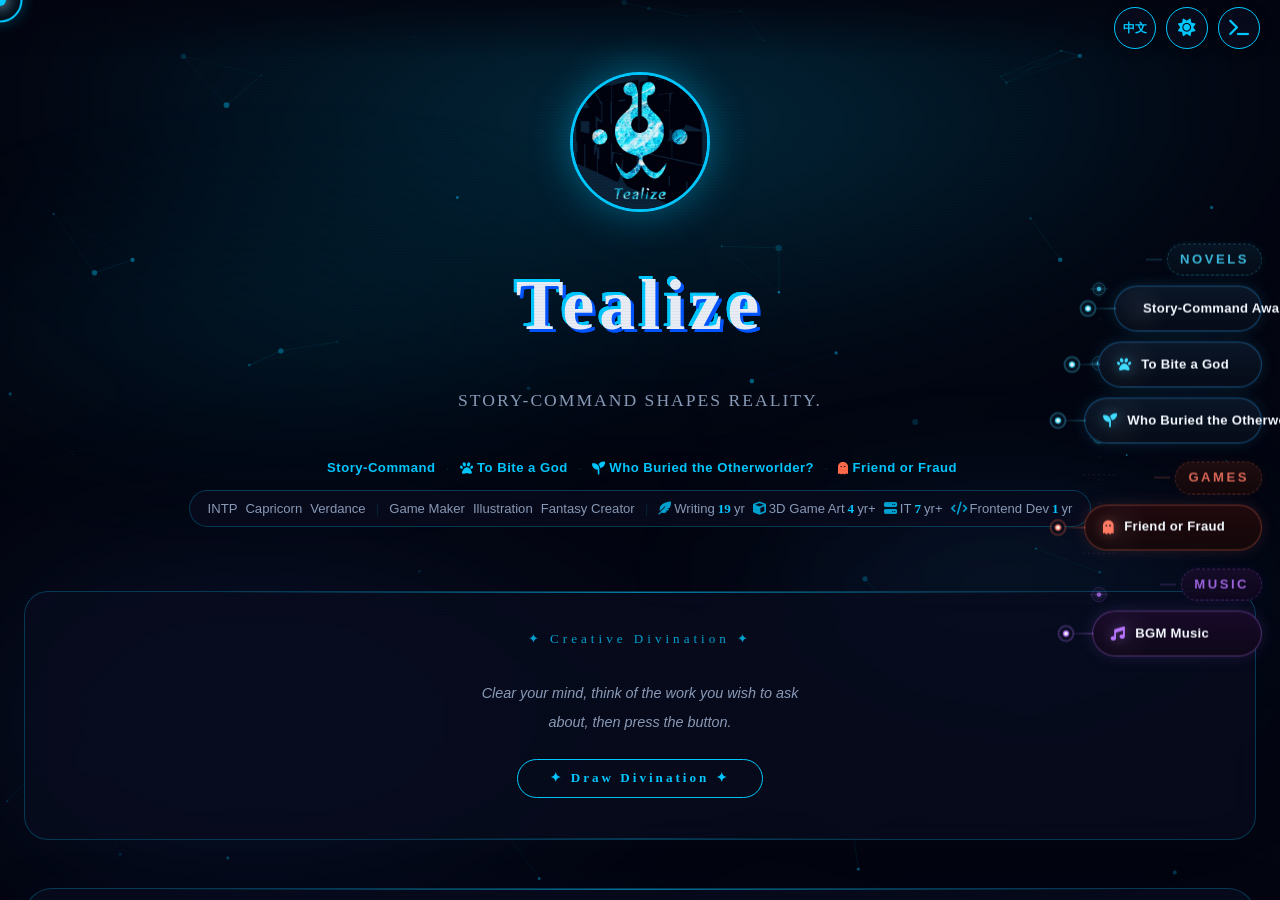
==== commit 30cd856b: "update deployment config Co-Authored-By: Claude Sonnet 4.6 <noreply@anthropic.com>" ====
--- a/index.html
+++ b/index.html
@@ -1244,6 +1244,7 @@
     </div>
 
     <!-- ── JS ── -->
+    <script src="js/config.js" defer></script>
     <script src="js/i18n.js" defer></script>
     <script src="js/app.js" defer></script>
     <script src="js/divination.js" defer></script>
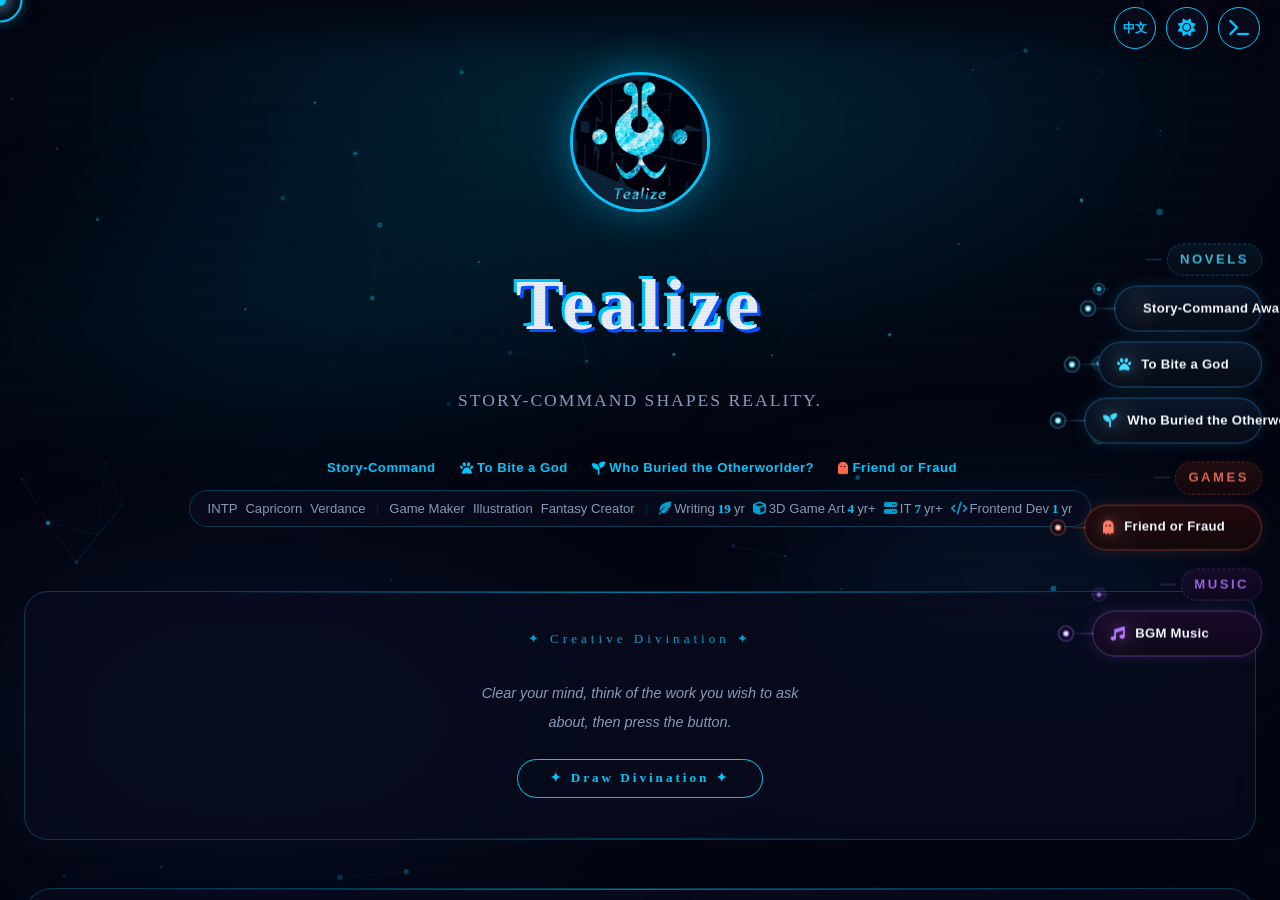
==== commit 6b10e793: "Centralize client identity tracking Add a shared `client-identity.js` module and switch app, trackin" ====
--- a/index.html
+++ b/index.html
@@ -1244,6 +1244,7 @@
     </div>
 
     <!-- ── JS ── -->
+    <script src="js/client-identity.js" defer></script>
     <script src="js/config.js" defer></script>
     <script src="js/i18n.js" defer></script>
     <script src="js/app.js" defer></script>
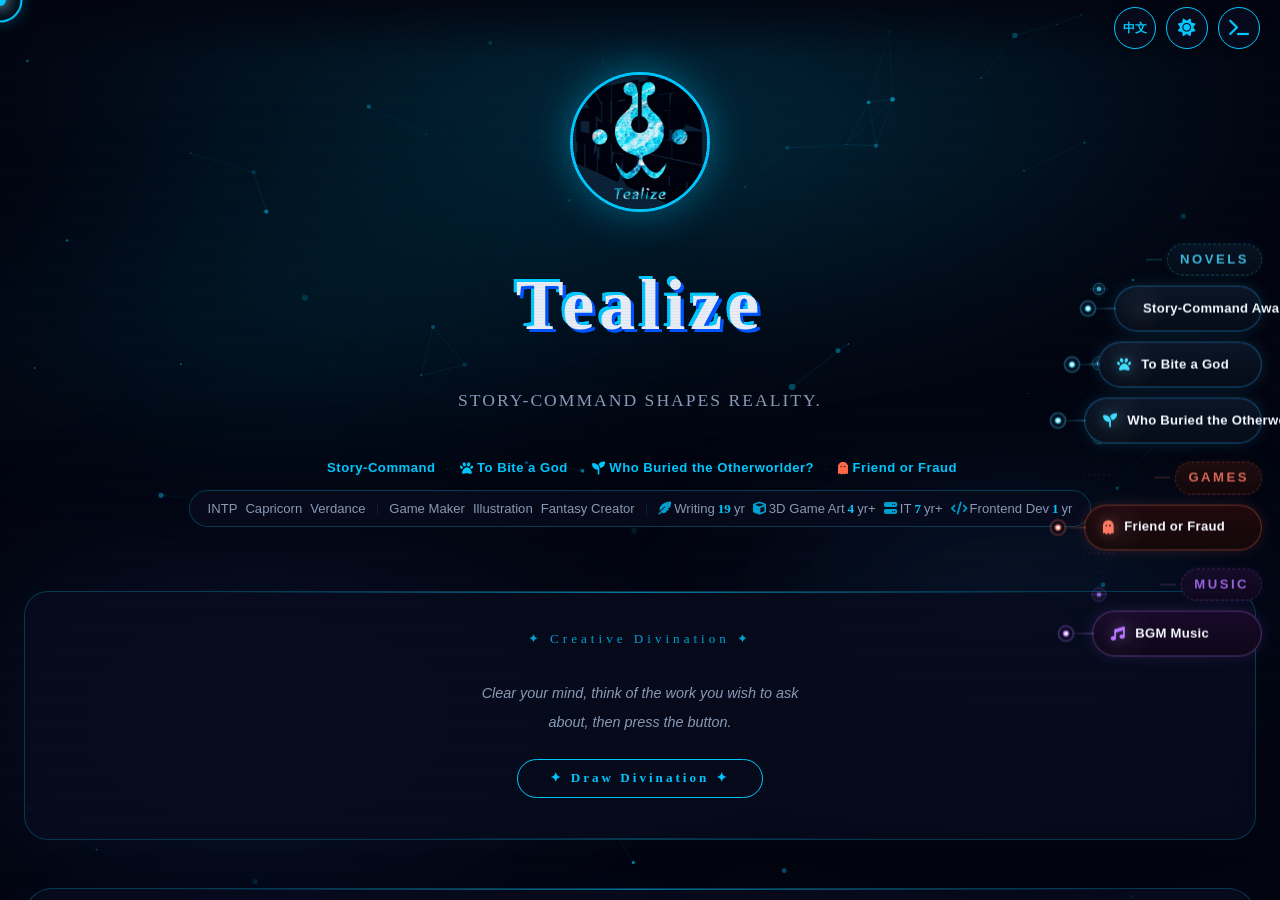
==== commit 8c3b0c49: "Add favicon and include it in index.html Adds a new `img/favicon.ico` asset and wires it into the pa" ====
--- a/index.html
+++ b/index.html
@@ -127,6 +127,7 @@
     </script>
 
     <!-- PWA -->
+    <link rel="icon" href="img/favicon.ico" />
     <link rel="manifest" href="manifest.json" />
     <link rel="apple-touch-icon" href="img/avatar_white.jpg" />
 
